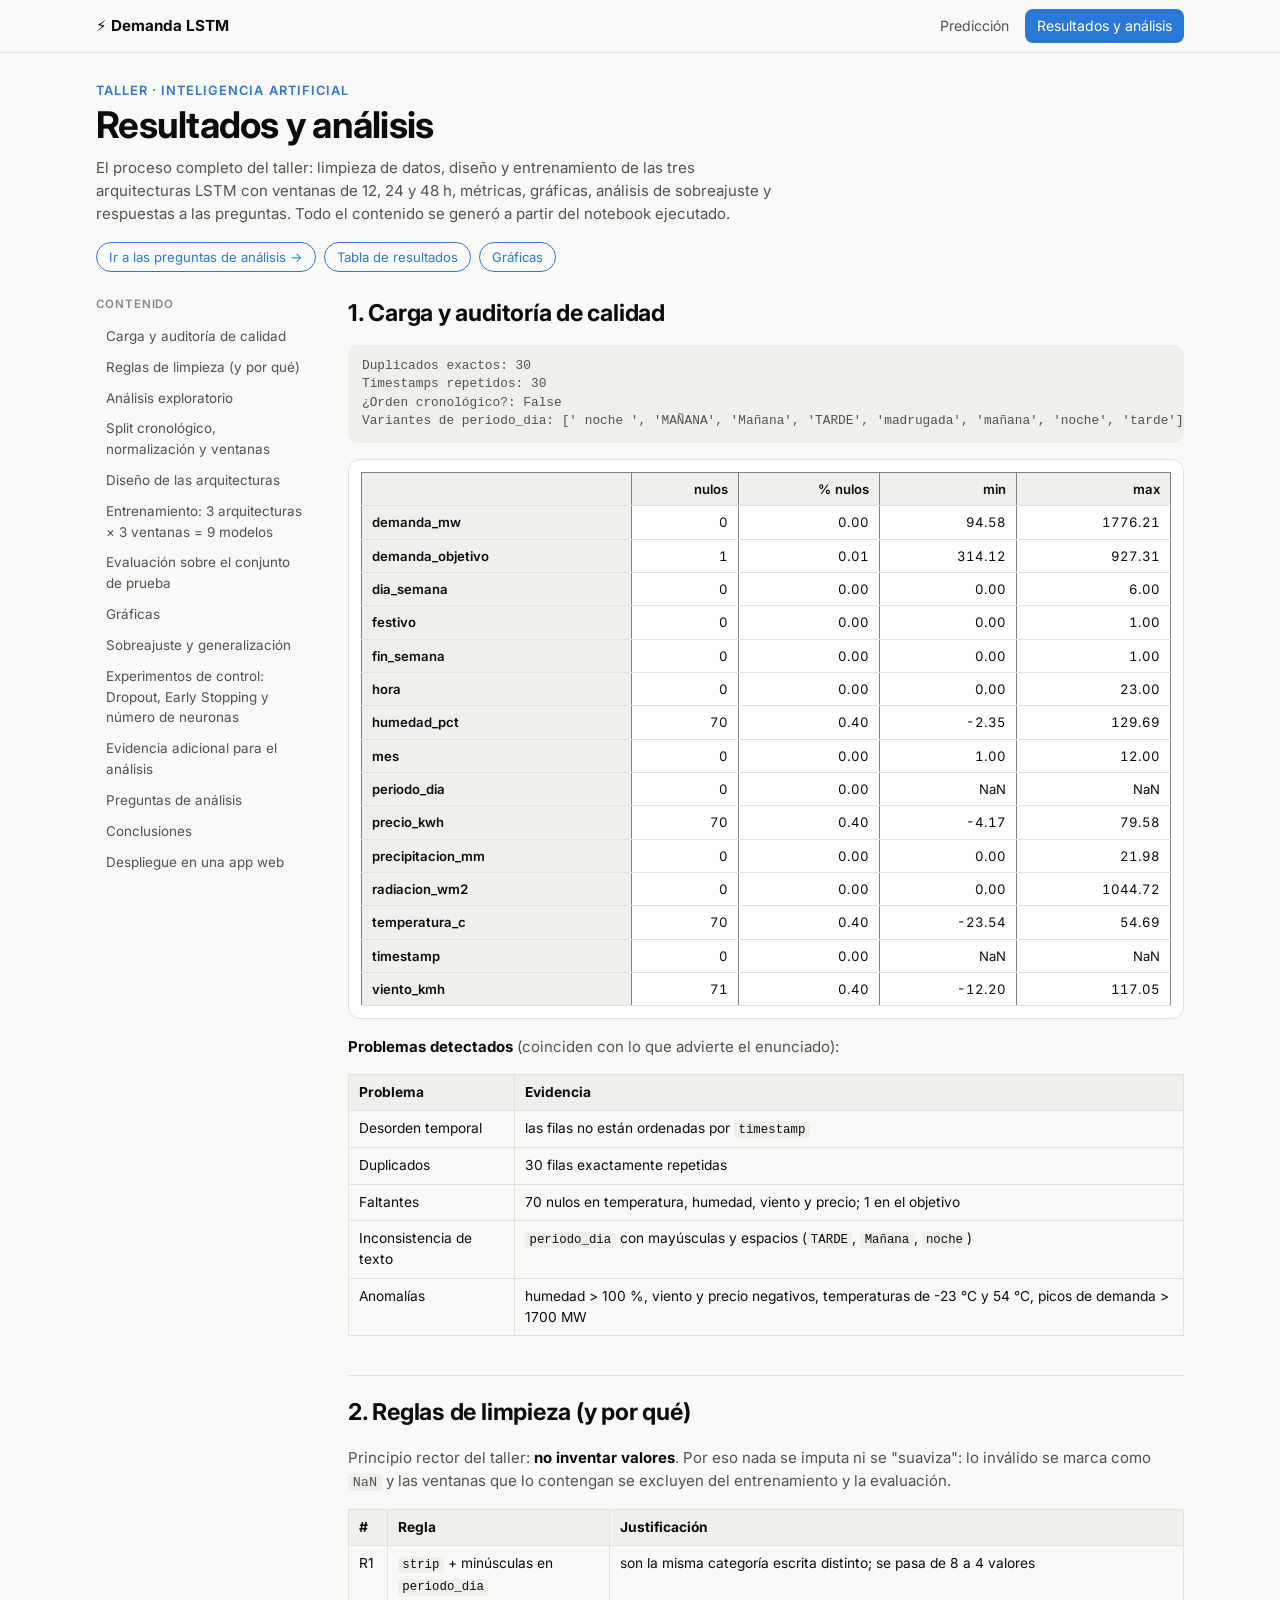
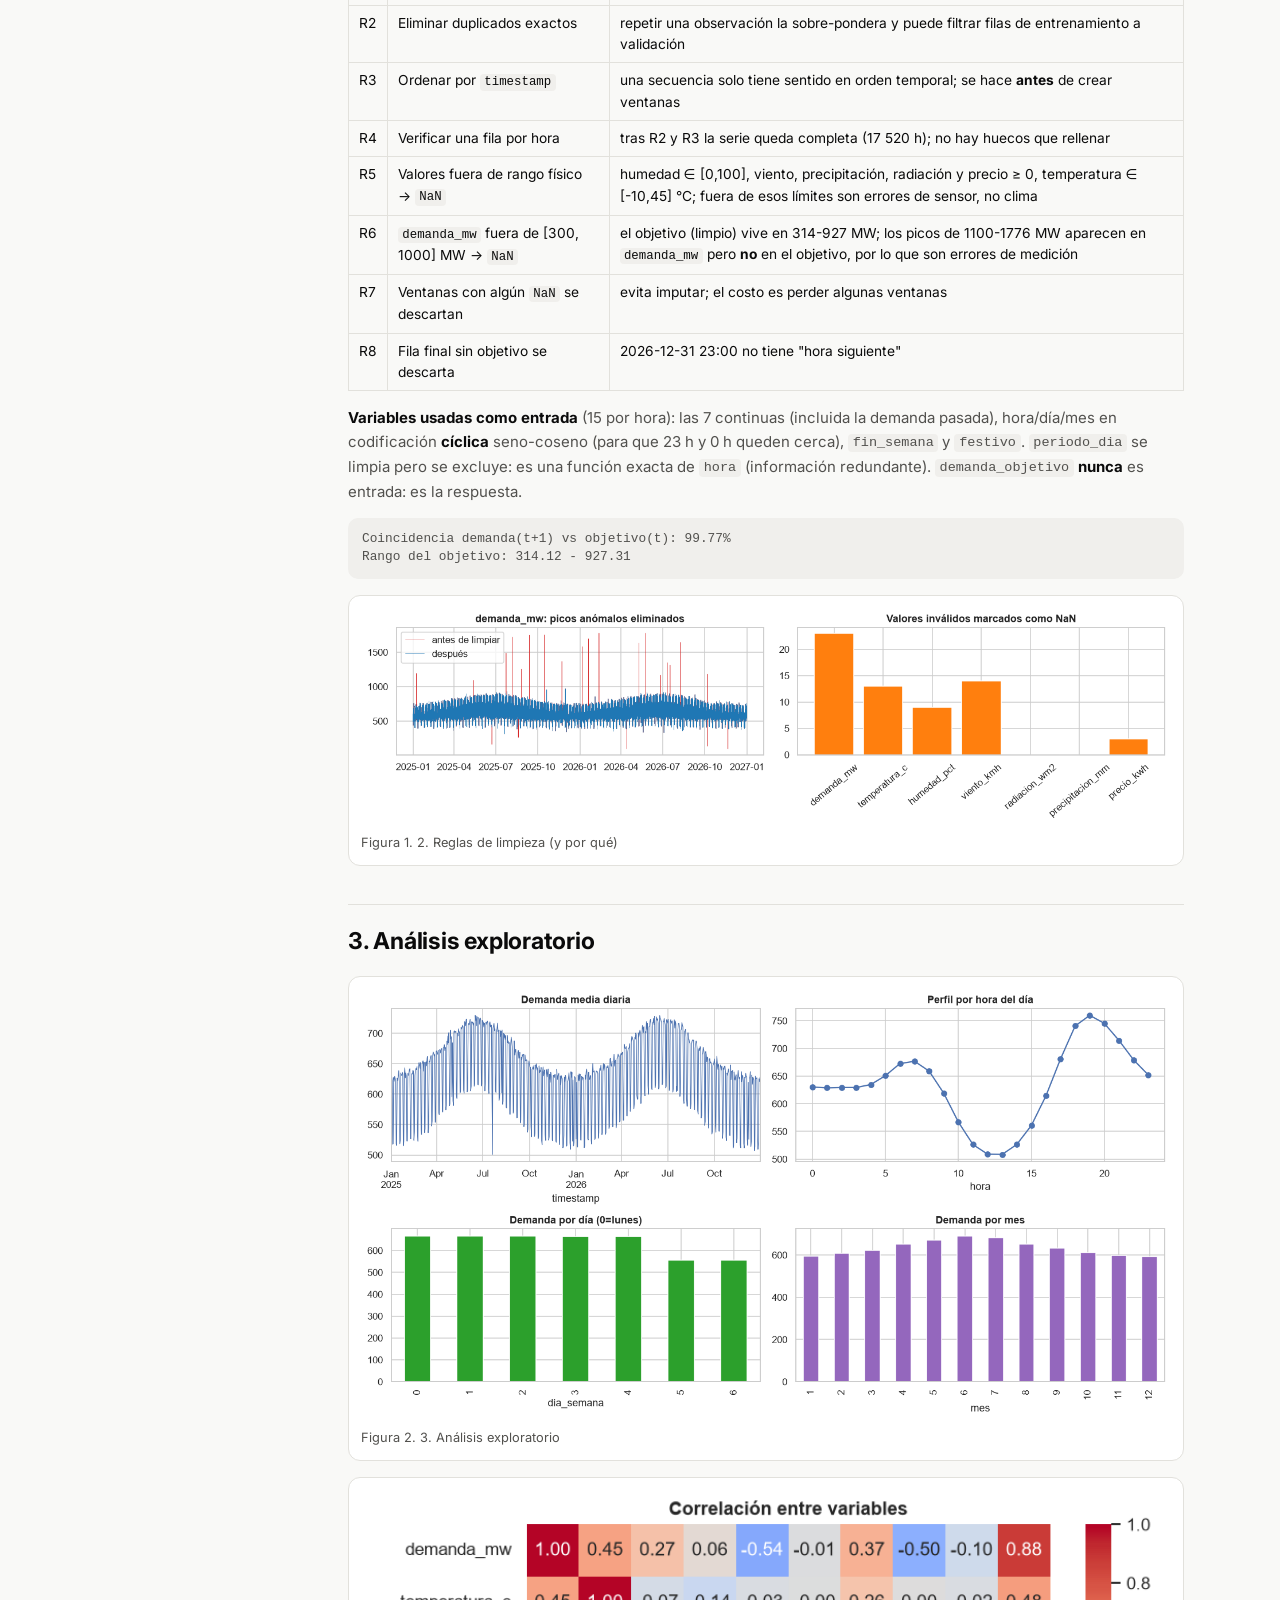
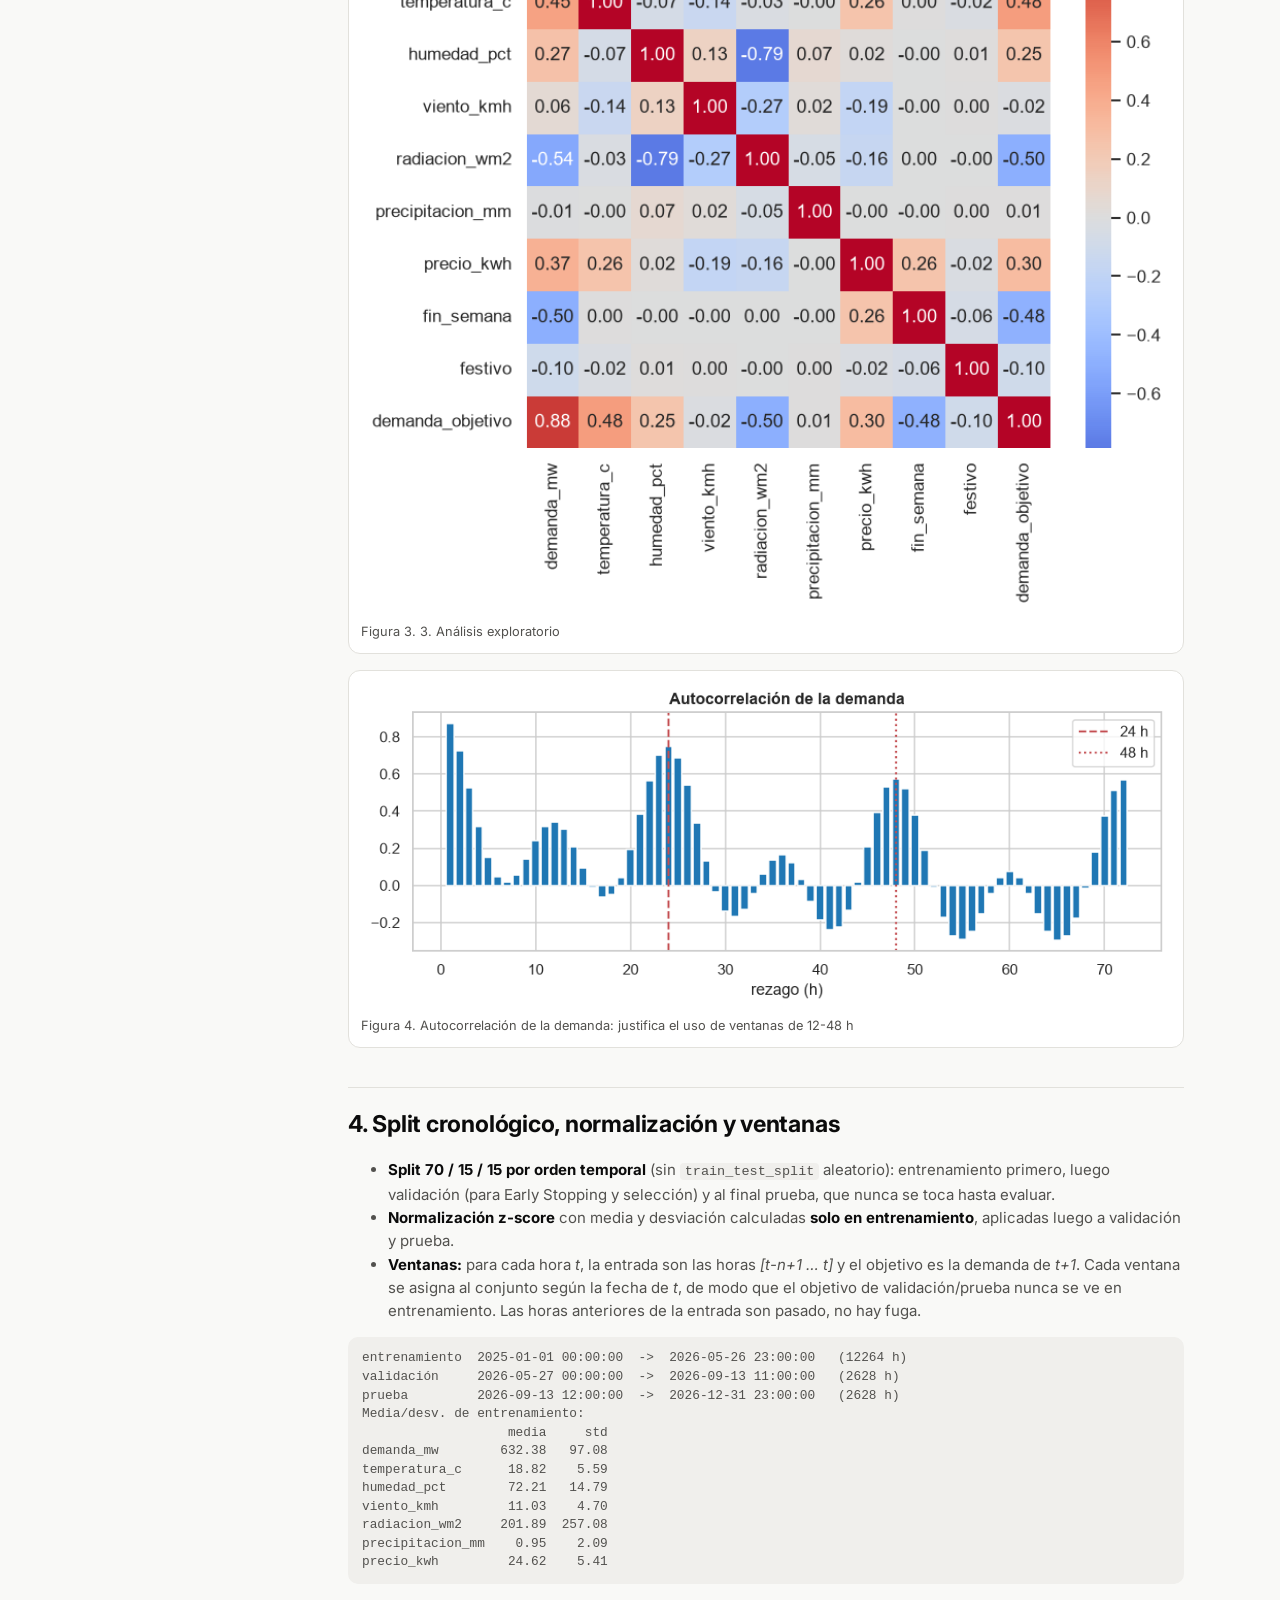
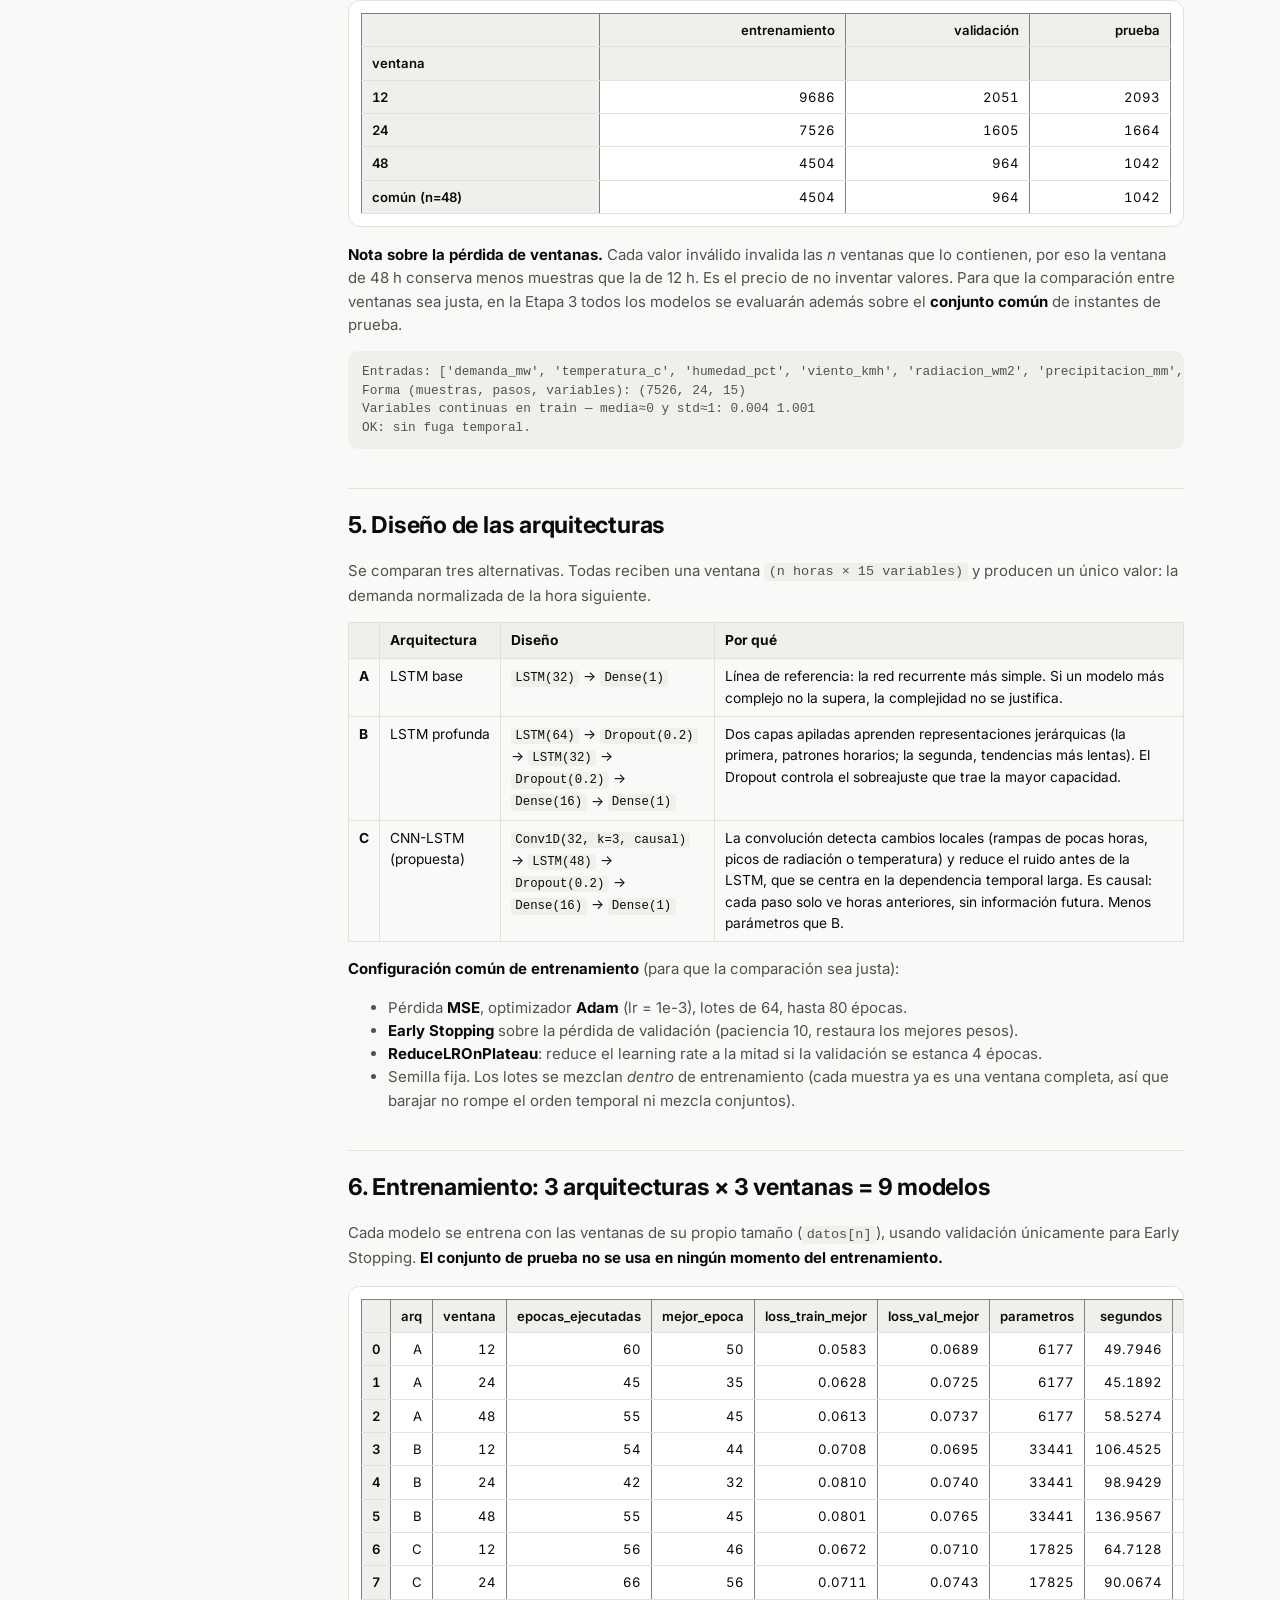
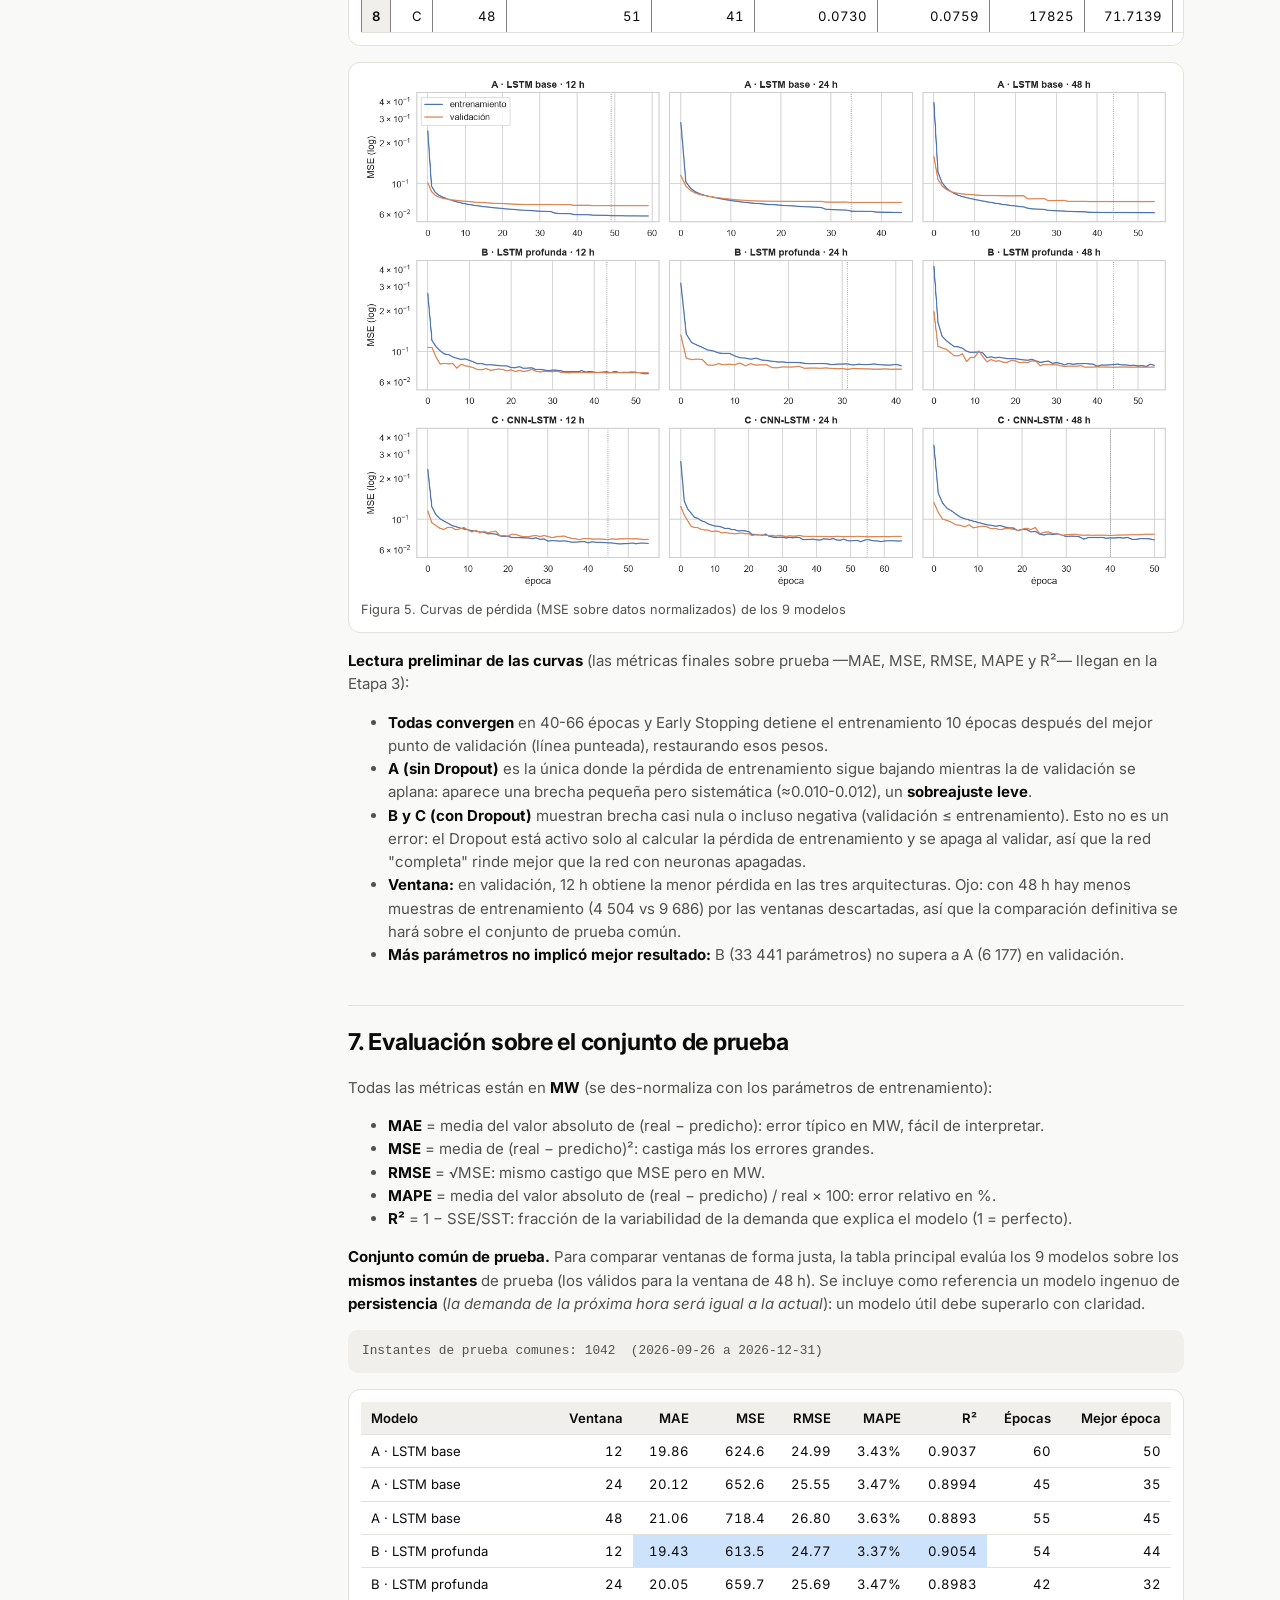
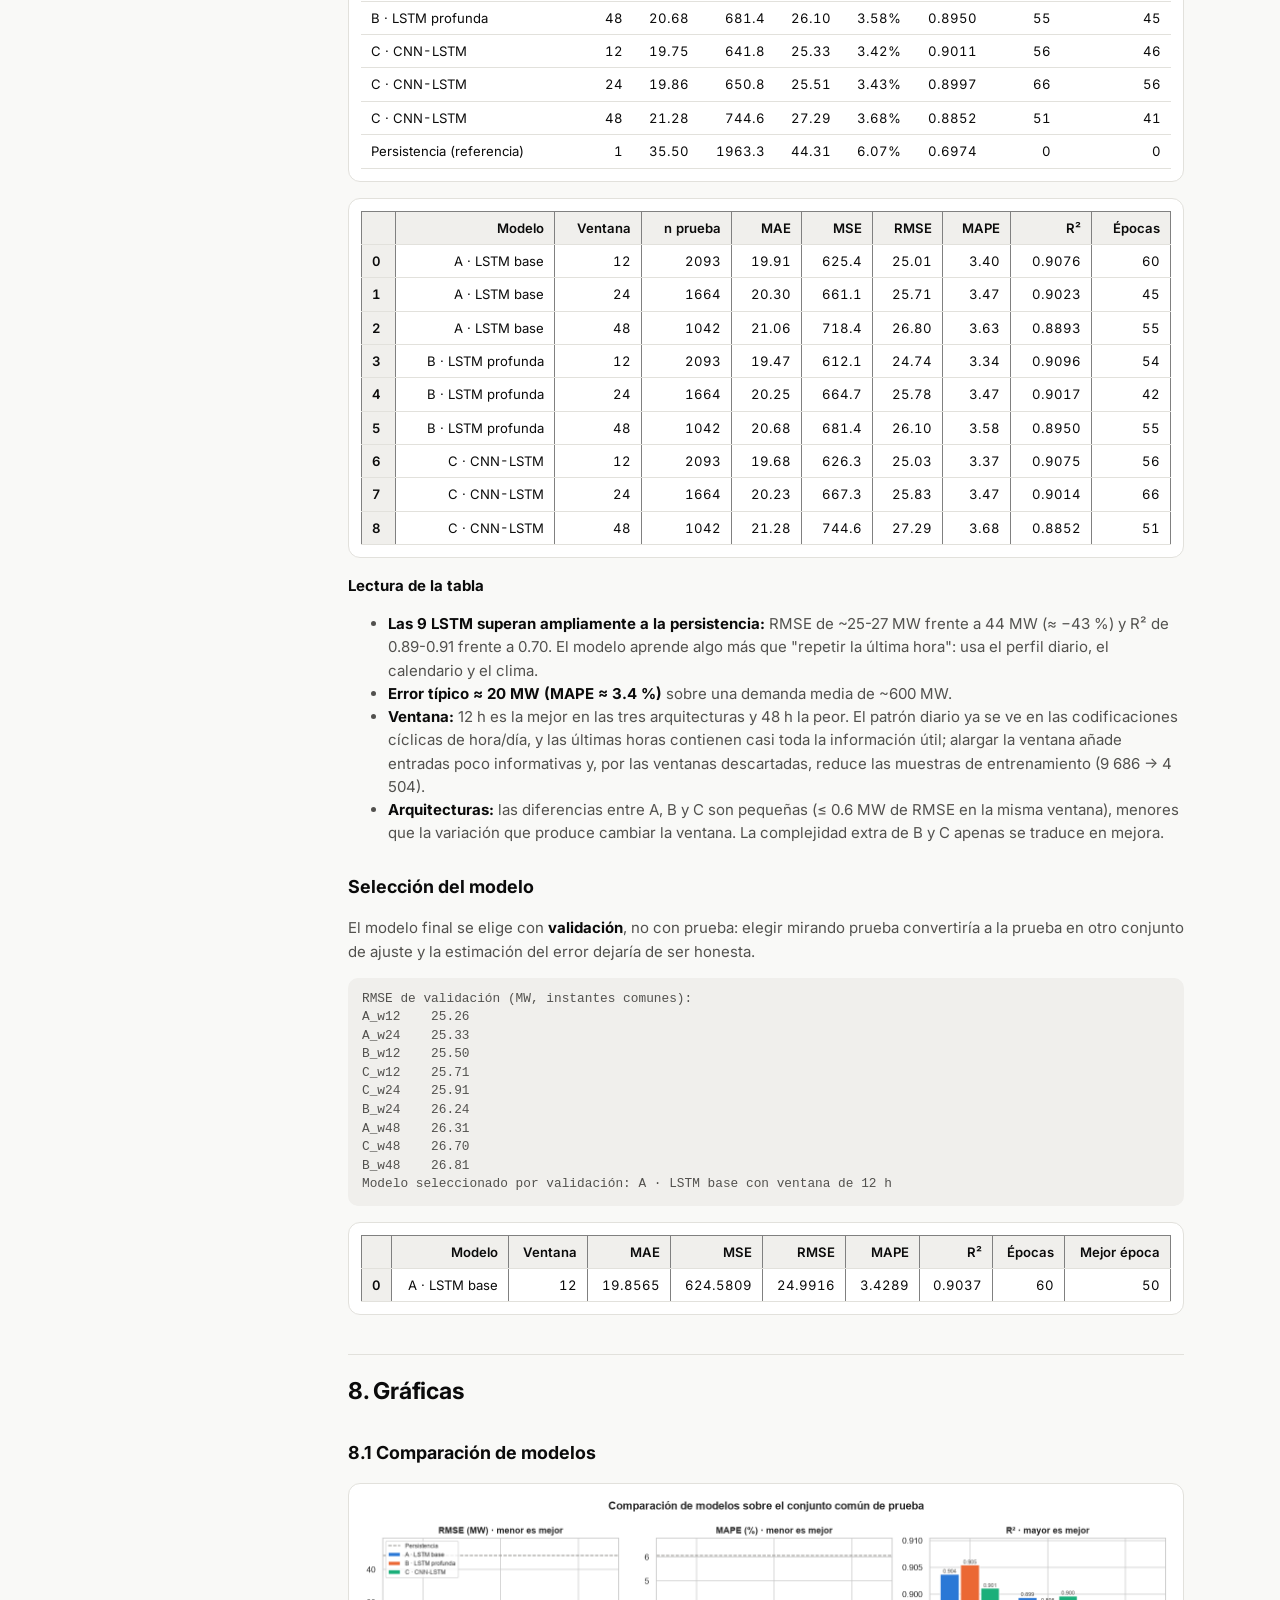
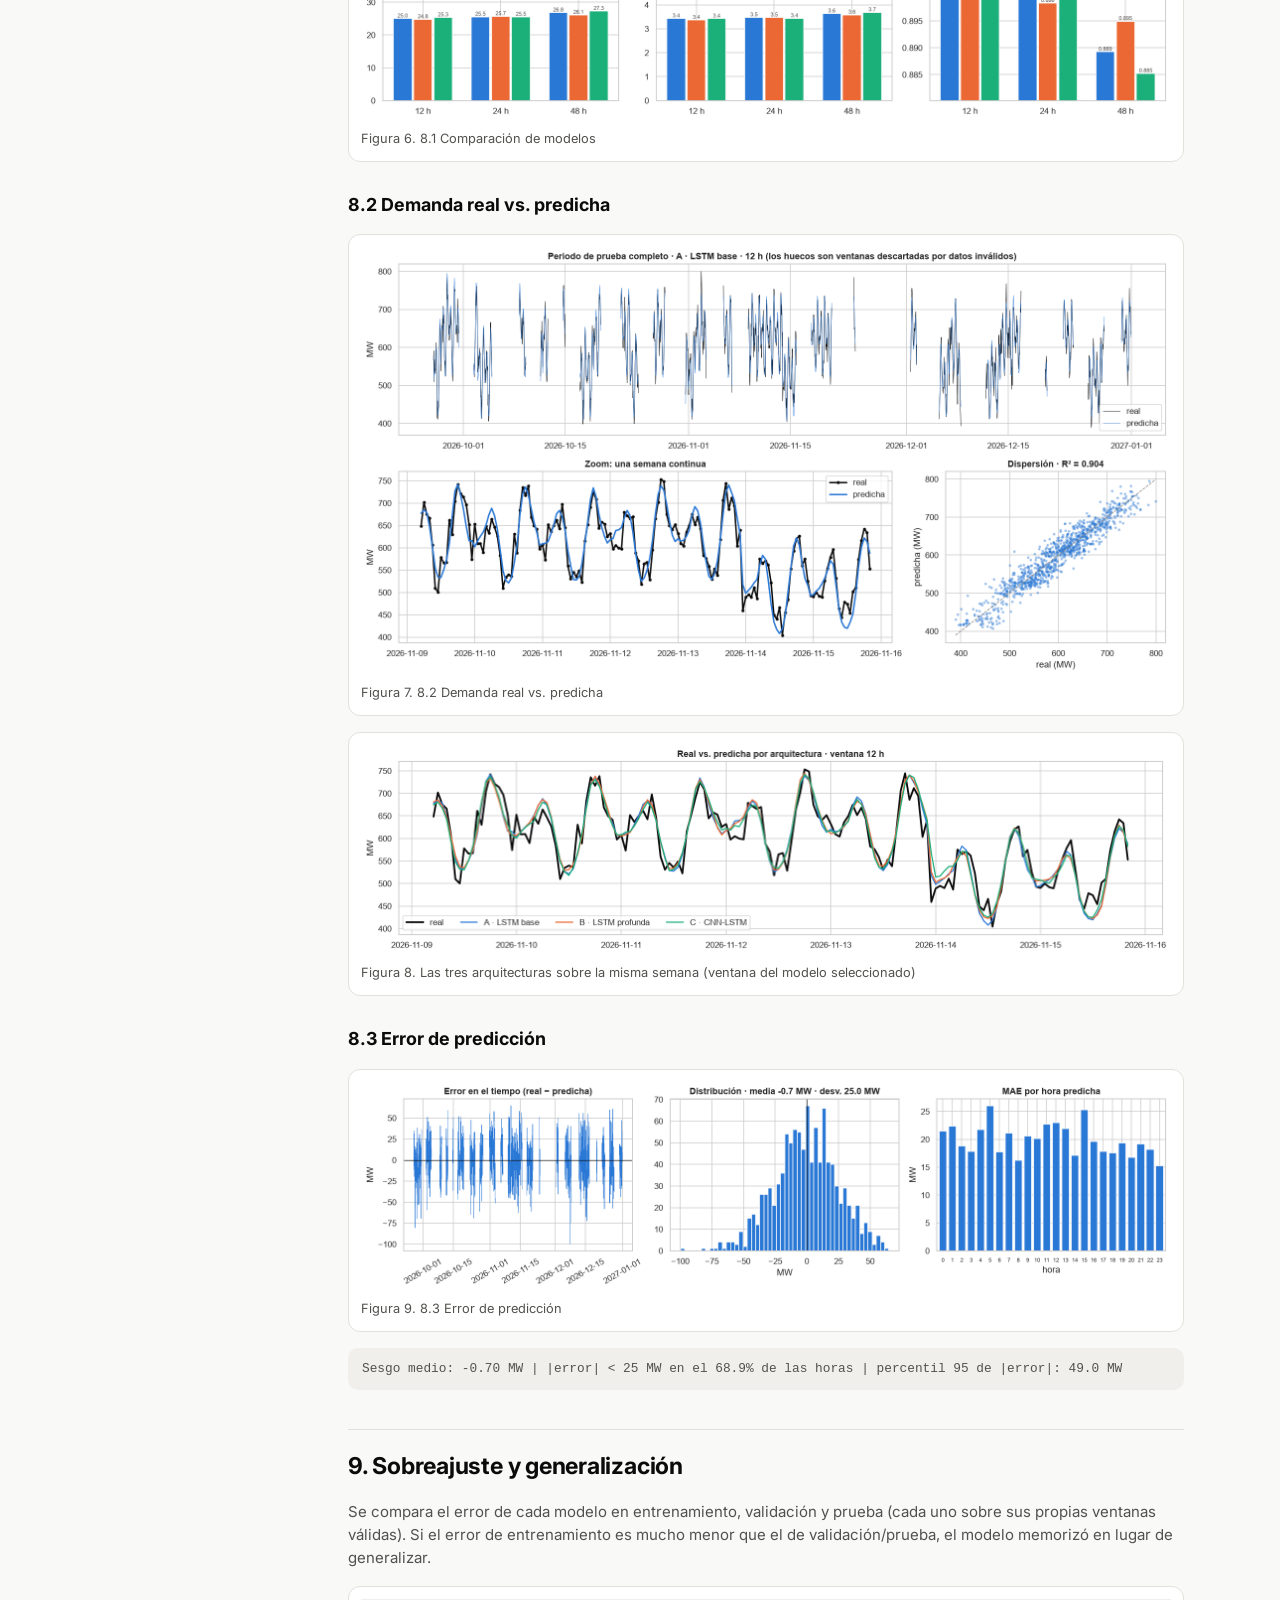
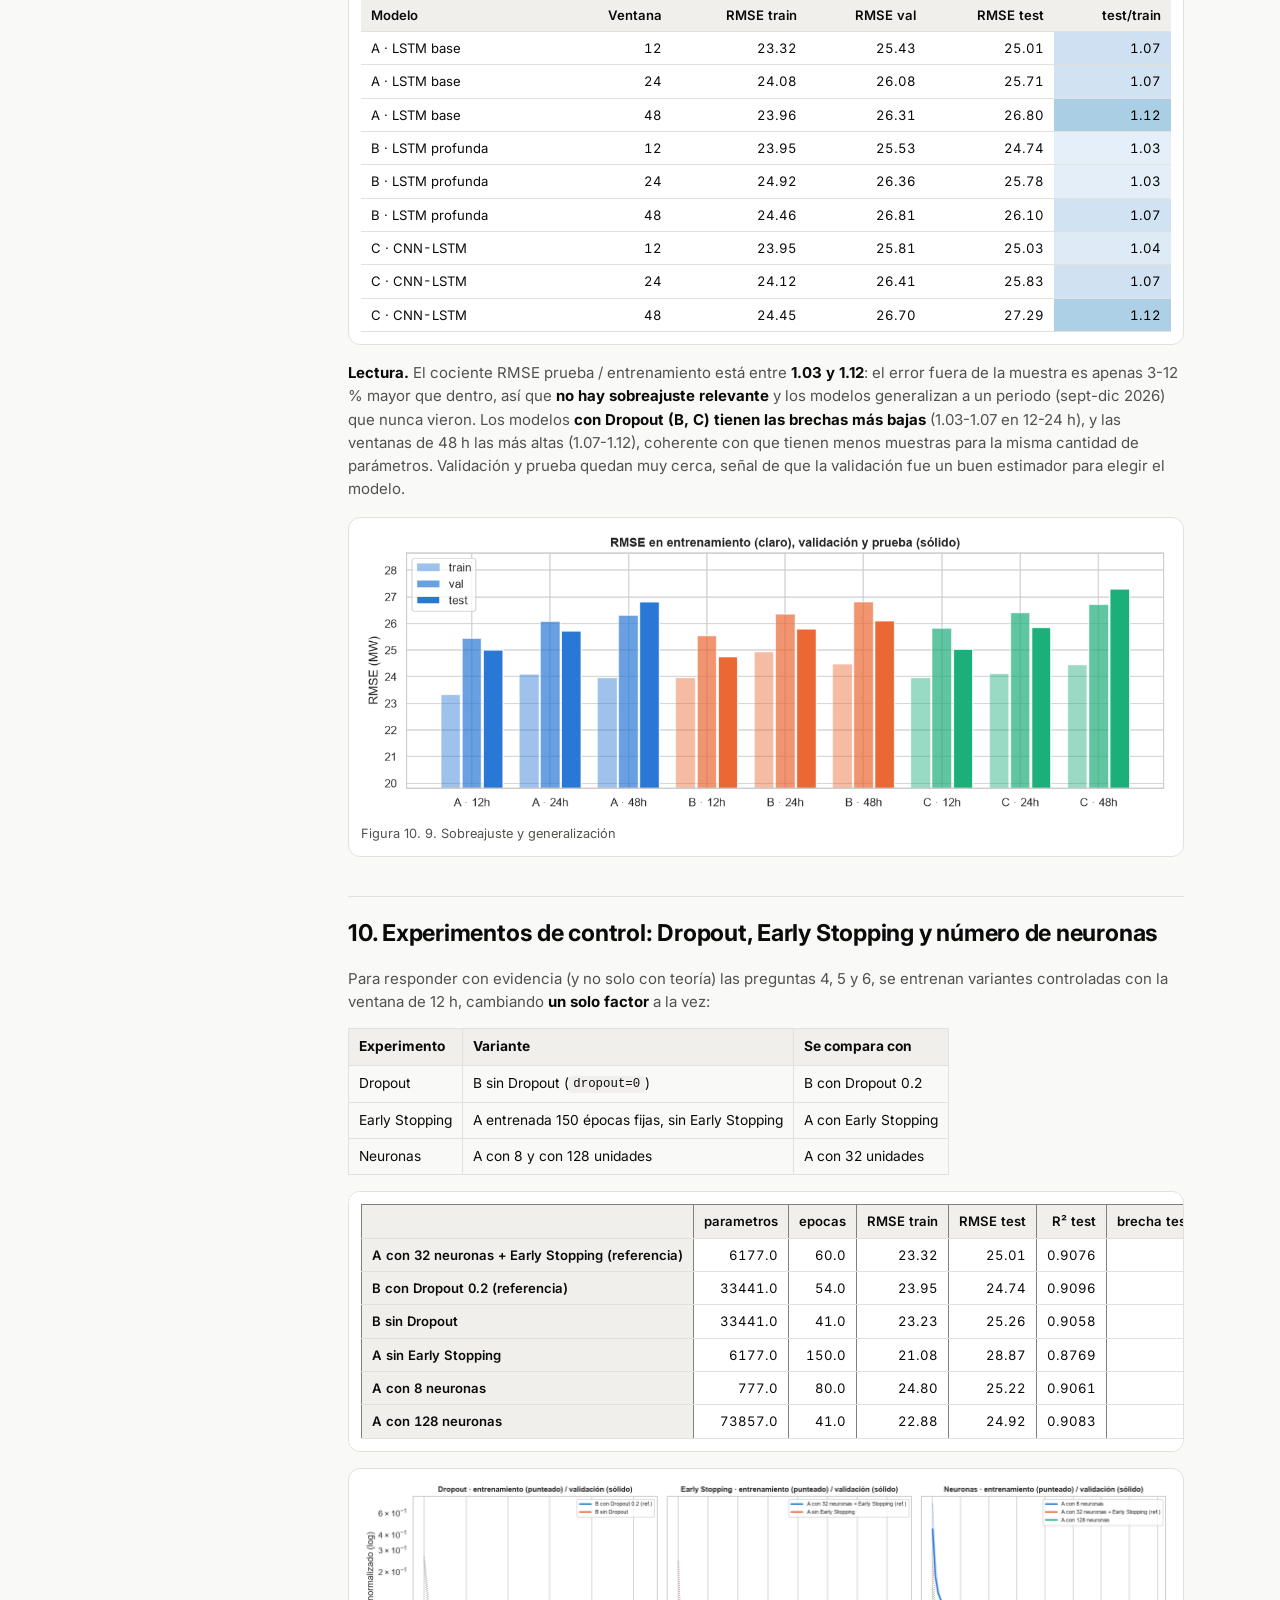
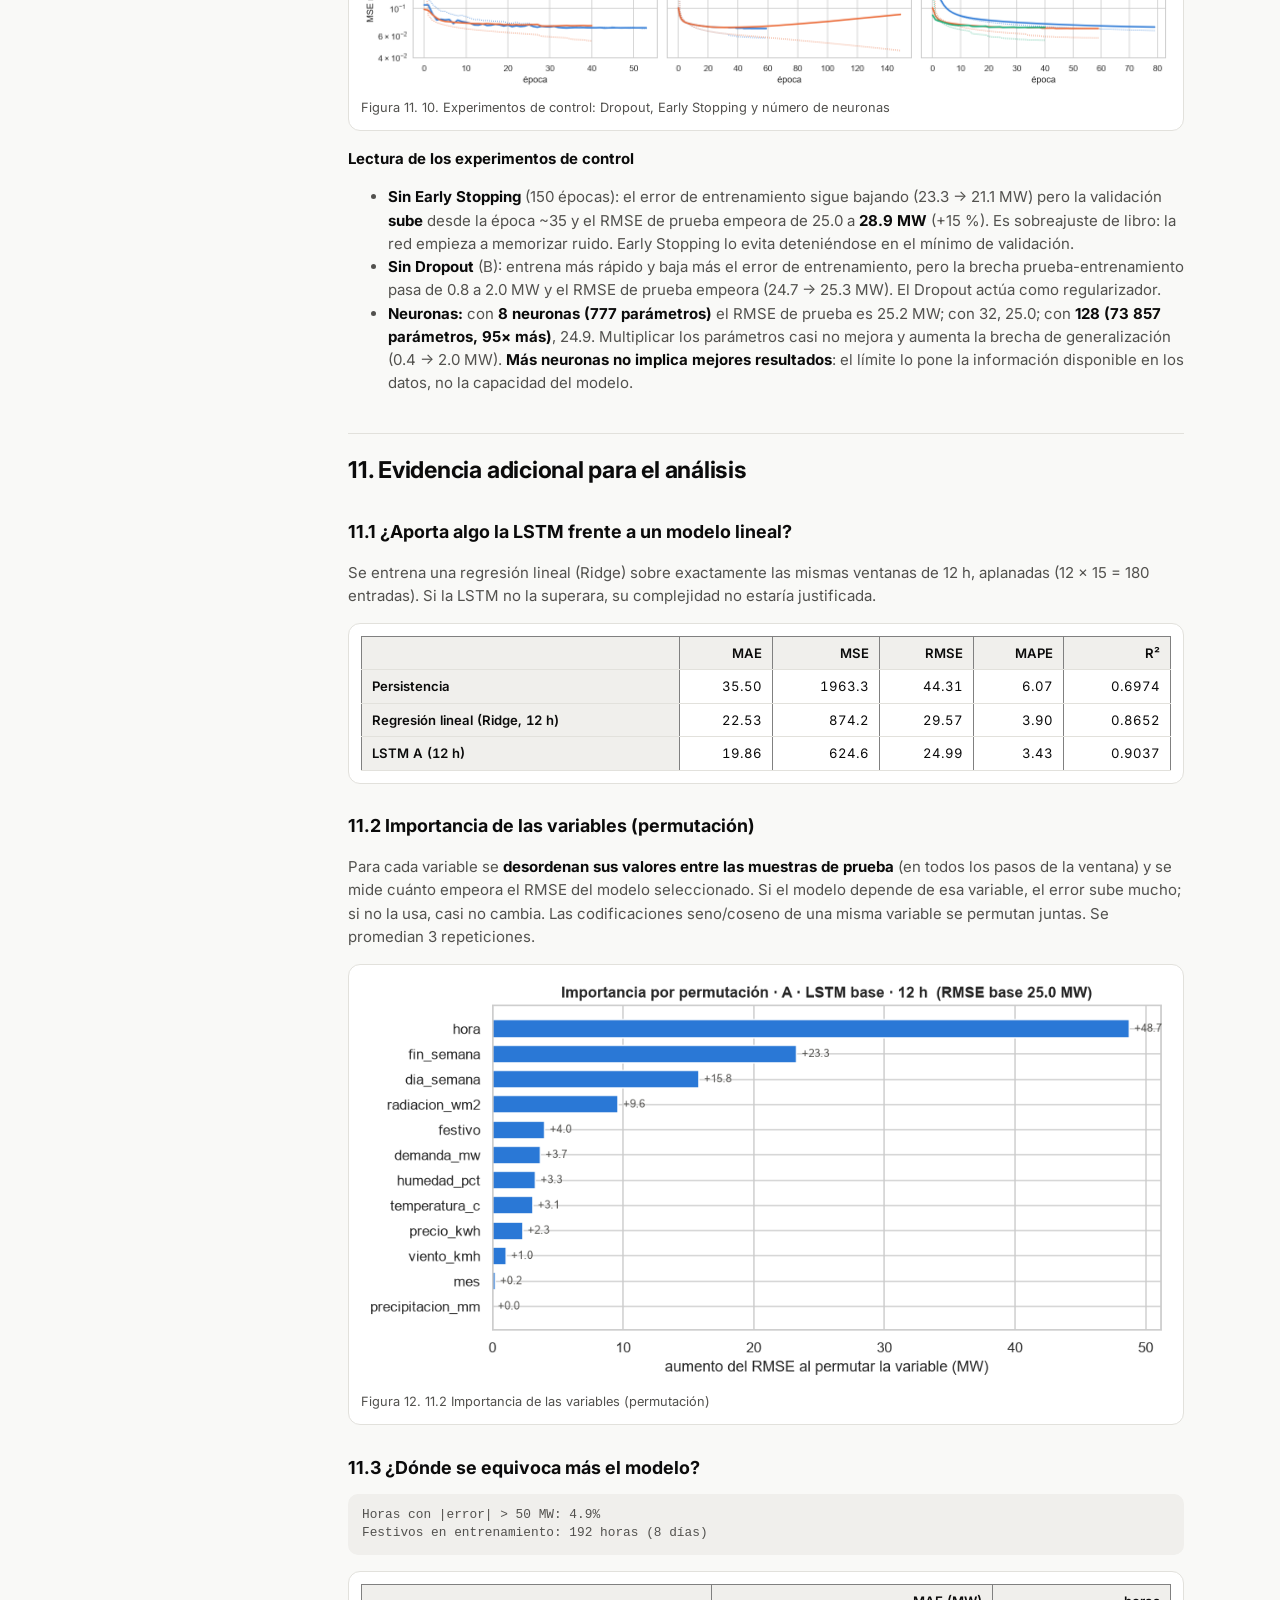
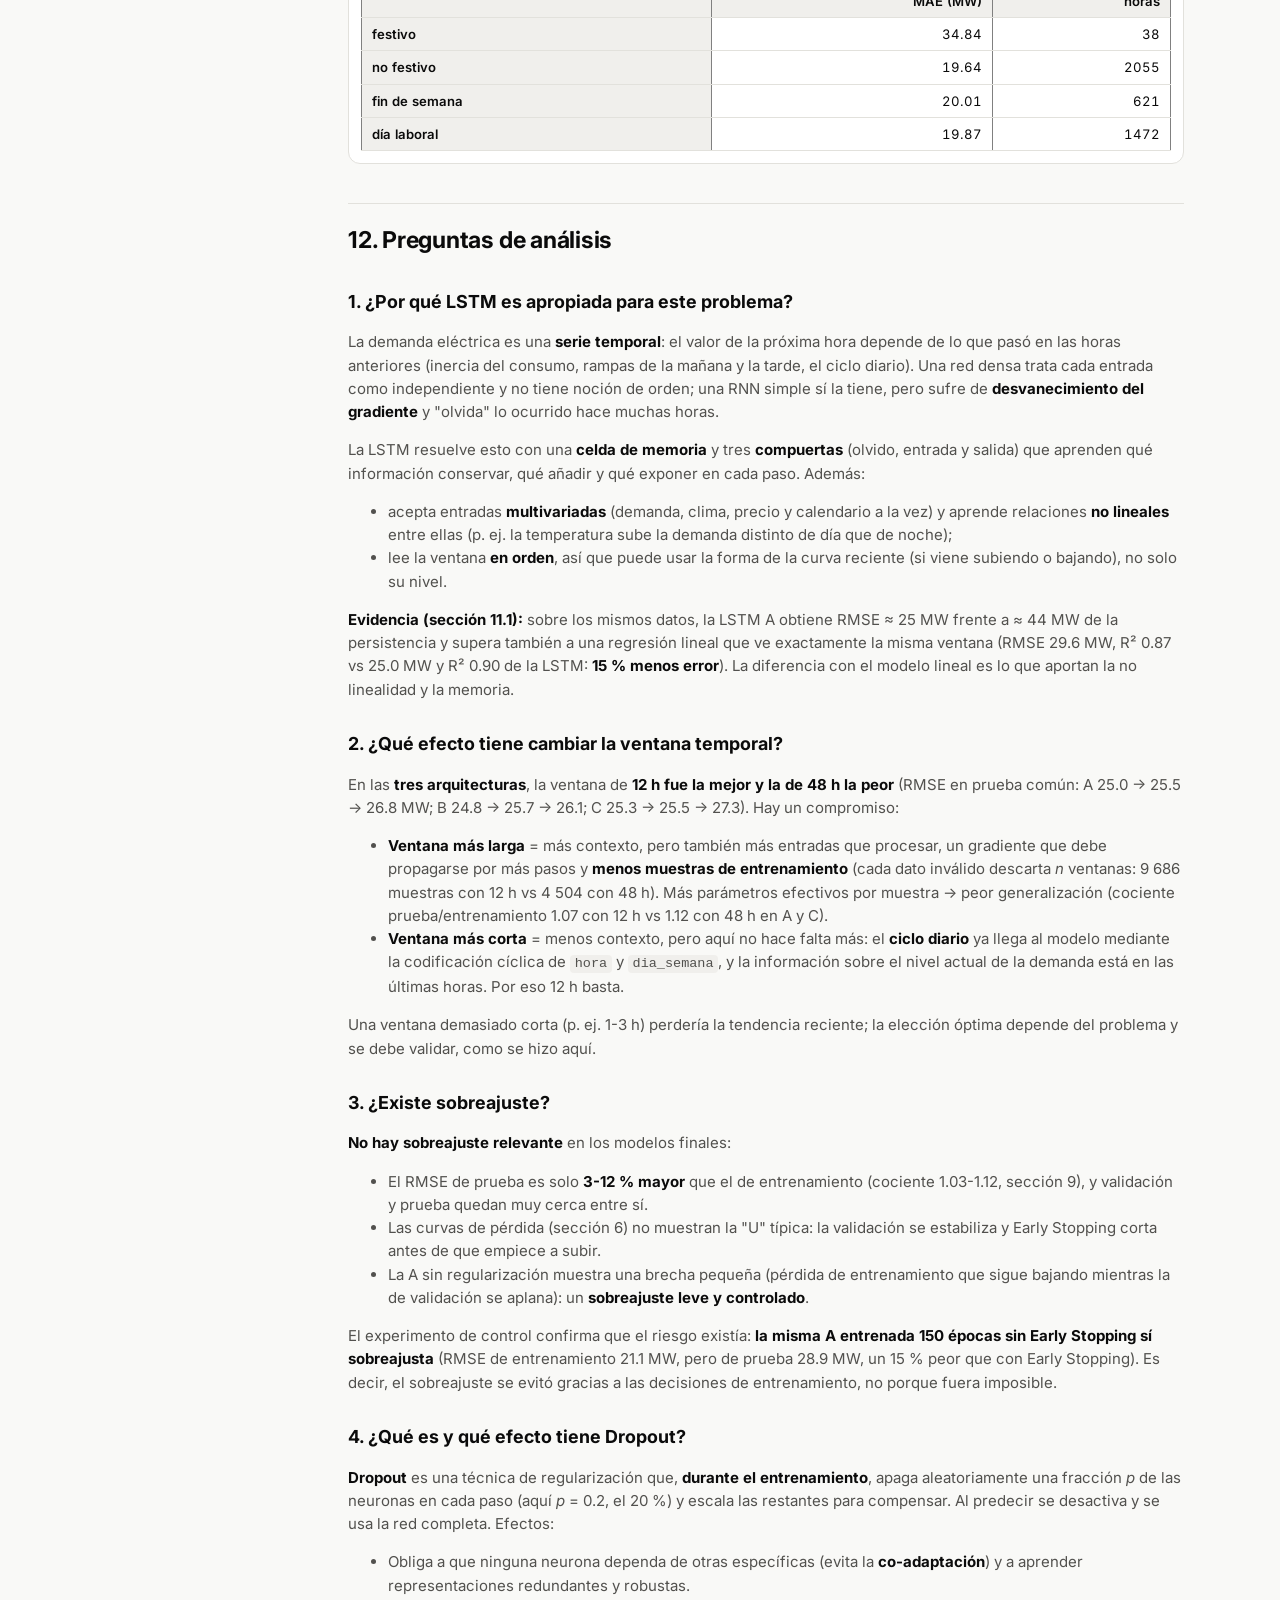
==== app_vercel/informe.html @ 556be5f7 "App: página "Resultados y análisis" con gráficas y preguntas - informe.html generado desde el notebo" ====
<!doctype html>
<html lang="es">
<head>
  <meta charset="utf-8">
  <meta name="viewport" content="width=device-width, initial-scale=1">
  <title>Resultados y Análisis LSTM</title>
  <meta name="description" content="Limpieza de datos, arquitecturas, métricas, gráficas, análisis de sobreajuste y respuestas a las preguntas del taller de LSTM para demanda eléctrica.">
  <link rel="icon" href="data:image/svg+xml,<svg xmlns='http://www.w3.org/2000/svg' viewBox='0 0 24 24'><path fill='%232a78d6' d='M13 2 4 14h7l-1 8 9-12h-7z'/></svg>">
  <link rel="preconnect" href="https://fonts.googleapis.com">
  <link href="https://fonts.googleapis.com/css2?family=Inter:wght@400;500;600;700&display=swap" rel="stylesheet">
  <link rel="stylesheet" href="styles.css">
</head>
<body>
  <nav class="nav">
    <div class="contenedor nav-in">
      <span class="marca">⚡ <span class="marca-txt">Demanda LSTM</span></span>
      <div class="nav-links">
        <a href="./">Predicción</a>
        <a href="informe.html" class="activo" aria-current="page">Resultados y análisis</a>
      </div>
    </div>
  </nav>

  <header class="cabecera">
    <div class="contenedor">
      <p class="eyebrow">Taller · Inteligencia Artificial</p>
      <h1>Resultados y análisis</h1>
      <p class="lead">El proceso completo del taller: limpieza de datos, diseño y entrenamiento de las tres arquitecturas LSTM con ventanas de 12, 24 y 48 h, métricas, gráficas, análisis de sobreajuste y respuestas a las preguntas. Todo el contenido se generó a partir del notebook ejecutado.</p>
      <div class="chips">
        <a class="chip chip-link" href="#12-preguntas-de-análisis">Ir a las preguntas de análisis →</a>
        <a class="chip chip-link" href="#7-evaluación-sobre-el-conjunto-de-prueba">Tabla de resultados</a>
        <a class="chip chip-link" href="#8-gráficas">Gráficas</a>
      </div>
    </div>
  </header>

  <div class="contenedor informe-grid">
    <aside class="toc" aria-label="Contenido">
      <p class="toc-titulo">Contenido</p>
      <a href="#1-carga-y-auditoría-de-calidad">Carga y auditoría de calidad</a><a href="#2-reglas-de-limpieza-y-por-qué">Reglas de limpieza (y por qué)</a><a href="#3-análisis-exploratorio">Análisis exploratorio</a><a href="#4-split-cronológico-normalización-y-ventanas">Split cronológico, normalización y ventanas</a><a href="#5-diseño-de-las-arquitecturas">Diseño de las arquitecturas</a><a href="#6-entrenamiento-3-arquitecturas-3-ventanas-9-modelos">Entrenamiento: 3 arquitecturas × 3 ventanas = 9 modelos</a><a href="#7-evaluación-sobre-el-conjunto-de-prueba">Evaluación sobre el conjunto de prueba</a><a href="#8-gráficas">Gráficas</a><a href="#9-sobreajuste-y-generalización">Sobreajuste y generalización</a><a href="#10-experimentos-de-control-dropout-early-stopping-y-número-de-neuronas">Experimentos de control: Dropout, Early Stopping y número de neuronas</a><a href="#11-evidencia-adicional-para-el-análisis">Evidencia adicional para el análisis</a><a href="#12-preguntas-de-análisis">Preguntas de análisis</a><a href="#13-conclusiones">Conclusiones</a><a href="#14-despliegue-en-una-app-web">Despliegue en una app web</a>
    </aside>
    <main class="informe">
      <div class="md"><h2 id="1-carga-y-auditoría-de-calidad">1. Carga y auditoría de calidad</h2>
</div>
<pre class="salida">Duplicados exactos: 30
Timestamps repetidos: 30
¿Orden cronológico?: False
Variantes de periodo_dia: [&#x27; noche &#x27;, &#x27;MAÑANA&#x27;, &#x27;Mañana&#x27;, &#x27;TARDE&#x27;, &#x27;madrugada&#x27;, &#x27;mañana&#x27;, &#x27;noche&#x27;, &#x27;tarde&#x27;]</pre>
<div class="lamina tabla-informe"><div>
<style scoped>
    .dataframe tbody tr th:only-of-type {
        vertical-align: middle;
    }

    .dataframe tbody tr th {
        vertical-align: top;
    }

    .dataframe thead th {
        text-align: right;
    }
</style>
<table border="1" class="dataframe">
  <thead>
    <tr style="text-align: right;">
      <th></th>
      <th>nulos</th>
      <th>% nulos</th>
      <th>min</th>
      <th>max</th>
    </tr>
  </thead>
  <tbody>
    <tr>
      <th>demanda_mw</th>
      <td>0</td>
      <td>0.00</td>
      <td>94.58</td>
      <td>1776.21</td>
    </tr>
    <tr>
      <th>demanda_objetivo</th>
      <td>1</td>
      <td>0.01</td>
      <td>314.12</td>
      <td>927.31</td>
    </tr>
    <tr>
      <th>dia_semana</th>
      <td>0</td>
      <td>0.00</td>
      <td>0.00</td>
      <td>6.00</td>
    </tr>
    <tr>
      <th>festivo</th>
      <td>0</td>
      <td>0.00</td>
      <td>0.00</td>
      <td>1.00</td>
    </tr>
    <tr>
      <th>fin_semana</th>
      <td>0</td>
      <td>0.00</td>
      <td>0.00</td>
      <td>1.00</td>
    </tr>
    <tr>
      <th>hora</th>
      <td>0</td>
      <td>0.00</td>
      <td>0.00</td>
      <td>23.00</td>
    </tr>
    <tr>
      <th>humedad_pct</th>
      <td>70</td>
      <td>0.40</td>
      <td>-2.35</td>
      <td>129.69</td>
    </tr>
    <tr>
      <th>mes</th>
      <td>0</td>
      <td>0.00</td>
      <td>1.00</td>
      <td>12.00</td>
    </tr>
    <tr>
      <th>periodo_dia</th>
      <td>0</td>
      <td>0.00</td>
      <td>NaN</td>
      <td>NaN</td>
    </tr>
    <tr>
      <th>precio_kwh</th>
      <td>70</td>
      <td>0.40</td>
      <td>-4.17</td>
      <td>79.58</td>
    </tr>
    <tr>
      <th>precipitacion_mm</th>
      <td>0</td>
      <td>0.00</td>
      <td>0.00</td>
      <td>21.98</td>
    </tr>
    <tr>
      <th>radiacion_wm2</th>
      <td>0</td>
      <td>0.00</td>
      <td>0.00</td>
      <td>1044.72</td>
    </tr>
    <tr>
      <th>temperatura_c</th>
      <td>70</td>
      <td>0.40</td>
      <td>-23.54</td>
      <td>54.69</td>
    </tr>
    <tr>
      <th>timestamp</th>
      <td>0</td>
      <td>0.00</td>
      <td>NaN</td>
      <td>NaN</td>
    </tr>
    <tr>
      <th>viento_kmh</th>
      <td>71</td>
      <td>0.40</td>
      <td>-12.20</td>
      <td>117.05</td>
    </tr>
  </tbody>
</table>
</div></div>
<div class="md"><p><strong>Problemas detectados</strong> (coinciden con lo que advierte el enunciado):</p>
<table>
<thead>
<tr>
  <th>Problema</th>
  <th>Evidencia</th>
</tr>
</thead>
<tbody>
<tr>
  <td>Desorden temporal</td>
  <td>las filas no están ordenadas por <code>timestamp</code></td>
</tr>
<tr>
  <td>Duplicados</td>
  <td>30 filas exactamente repetidas</td>
</tr>
<tr>
  <td>Faltantes</td>
  <td>70 nulos en temperatura, humedad, viento y precio; 1 en el objetivo</td>
</tr>
<tr>
  <td>Inconsistencia de texto</td>
  <td><code>periodo_dia</code> con mayúsculas y espacios (<code>TARDE</code>, <code>Mañana</code>, <code>noche</code>)</td>
</tr>
<tr>
  <td>Anomalías</td>
  <td>humedad &gt; 100 %, viento y precio negativos, temperaturas de -23 °C y 54 °C, picos de demanda &gt; 1700 MW</td>
</tr>
</tbody>
</table>
</div>
<div class="md"><h2 id="2-reglas-de-limpieza-y-por-qué">2. Reglas de limpieza (y por qué)</h2>
<p>Principio rector del taller: <strong>no inventar valores</strong>. Por eso nada se imputa ni se &quot;suaviza&quot;: lo inválido se marca como <code>NaN</code> y las ventanas que lo contengan se excluyen del entrenamiento y la evaluación.</p>
<table>
<thead>
<tr>
  <th>#</th>
  <th>Regla</th>
  <th>Justificación</th>
</tr>
</thead>
<tbody>
<tr>
  <td>R1</td>
  <td><code>strip</code> + minúsculas en <code>periodo_dia</code></td>
  <td>son la misma categoría escrita distinto; se pasa de 8 a 4 valores</td>
</tr>
<tr>
  <td>R2</td>
  <td>Eliminar duplicados exactos</td>
  <td>repetir una observación la sobre-pondera y puede filtrar filas de entrenamiento a validación</td>
</tr>
<tr>
  <td>R3</td>
  <td>Ordenar por <code>timestamp</code></td>
  <td>una secuencia solo tiene sentido en orden temporal; se hace <strong>antes</strong> de crear ventanas</td>
</tr>
<tr>
  <td>R4</td>
  <td>Verificar una fila por hora</td>
  <td>tras R2 y R3 la serie queda completa (17 520 h); no hay huecos que rellenar</td>
</tr>
<tr>
  <td>R5</td>
  <td>Valores fuera de rango físico → <code>NaN</code></td>
  <td>humedad ∈ [0,100], viento, precipitación, radiación y precio ≥ 0, temperatura ∈ [-10,45] °C; fuera de esos límites son errores de sensor, no clima</td>
</tr>
<tr>
  <td>R6</td>
  <td><code>demanda_mw</code> fuera de [300, 1000] MW → <code>NaN</code></td>
  <td>el objetivo (limpio) vive en 314-927 MW; los picos de 1100-1776 MW aparecen en <code>demanda_mw</code> pero <strong>no</strong> en el objetivo, por lo que son errores de medición</td>
</tr>
<tr>
  <td>R7</td>
  <td>Ventanas con algún <code>NaN</code> se descartan</td>
  <td>evita imputar; el costo es perder algunas ventanas</td>
</tr>
<tr>
  <td>R8</td>
  <td>Fila final sin objetivo se descarta</td>
  <td>2026-12-31 23:00 no tiene &quot;hora siguiente&quot;</td>
</tr>
</tbody>
</table>
<p><strong>Variables usadas como entrada</strong> (15 por hora): las 7 continuas (incluida la demanda pasada), hora/día/mes en codificación <strong>cíclica</strong> seno-coseno (para que 23 h y 0 h queden cerca), <code>fin_semana</code> y <code>festivo</code>.
<code>periodo_dia</code> se limpia pero se excluye: es una función exacta de <code>hora</code> (información redundante). <code>demanda_objetivo</code> <strong>nunca</strong> es entrada: es la respuesta.</p>
</div>
<pre class="salida">Coincidencia demanda(t+1) vs objetivo(t): 99.77%
Rango del objetivo: 314.12 - 927.31</pre>
<figure class="lamina"><img src="informe/fig_01.png" loading="lazy" alt="2. Reglas de limpieza (y por qué)"><figcaption>Figura 1. 2. Reglas de limpieza (y por qué)</figcaption></figure>
<div class="md"><h2 id="3-análisis-exploratorio">3. Análisis exploratorio</h2>
</div>
<figure class="lamina"><img src="informe/fig_02.png" loading="lazy" alt="3. Análisis exploratorio"><figcaption>Figura 2. 3. Análisis exploratorio</figcaption></figure>
<figure class="lamina"><img src="informe/fig_03.png" loading="lazy" alt="3. Análisis exploratorio"><figcaption>Figura 3. 3. Análisis exploratorio</figcaption></figure>
<figure class="lamina"><img src="informe/fig_04.png" loading="lazy" alt="Autocorrelación de la demanda: justifica el uso de ventanas de 12-48 h"><figcaption>Figura 4. Autocorrelación de la demanda: justifica el uso de ventanas de 12-48 h</figcaption></figure>
<div class="md"><h2 id="4-split-cronológico-normalización-y-ventanas">4. Split cronológico, normalización y ventanas</h2>
<ul>
<li><strong>Split 70 / 15 / 15 por orden temporal</strong> (sin <code>train_test_split</code> aleatorio): entrenamiento primero, luego validación (para Early Stopping y selección) y al final prueba, que nunca se toca hasta evaluar.</li>
<li><strong>Normalización z-score</strong> con media y desviación calculadas <strong>solo en entrenamiento</strong>, aplicadas luego a validación y prueba.</li>
<li><strong>Ventanas:</strong> para cada hora <em>t</em>, la entrada son las horas <em>[t-n+1 … t]</em> y el objetivo es la demanda de <em>t+1</em>. Cada ventana se asigna al conjunto según la fecha de <em>t</em>, de modo que el objetivo de validación/prueba nunca se ve en entrenamiento. Las horas anteriores de la entrada son pasado, no hay fuga.</li>
</ul>
</div>
<pre class="salida">entrenamiento  2025-01-01 00:00:00  -&gt;  2026-05-26 23:00:00   (12264 h)
validación     2026-05-27 00:00:00  -&gt;  2026-09-13 11:00:00   (2628 h)
prueba         2026-09-13 12:00:00  -&gt;  2026-12-31 23:00:00   (2628 h)
Media/desv. de entrenamiento:
                   media     std
demanda_mw        632.38   97.08
temperatura_c      18.82    5.59
humedad_pct        72.21   14.79
viento_kmh         11.03    4.70
radiacion_wm2     201.89  257.08
precipitacion_mm    0.95    2.09
precio_kwh         24.62    5.41</pre>
<div class="lamina tabla-informe"><div>
<style scoped>
    .dataframe tbody tr th:only-of-type {
        vertical-align: middle;
    }

    .dataframe tbody tr th {
        vertical-align: top;
    }

    .dataframe thead th {
        text-align: right;
    }
</style>
<table border="1" class="dataframe">
  <thead>
    <tr style="text-align: right;">
      <th></th>
      <th>entrenamiento</th>
      <th>validación</th>
      <th>prueba</th>
    </tr>
    <tr>
      <th>ventana</th>
      <th></th>
      <th></th>
      <th></th>
    </tr>
  </thead>
  <tbody>
    <tr>
      <th>12</th>
      <td>9686</td>
      <td>2051</td>
      <td>2093</td>
    </tr>
    <tr>
      <th>24</th>
      <td>7526</td>
      <td>1605</td>
      <td>1664</td>
    </tr>
    <tr>
      <th>48</th>
      <td>4504</td>
      <td>964</td>
      <td>1042</td>
    </tr>
    <tr>
      <th>común (n=48)</th>
      <td>4504</td>
      <td>964</td>
      <td>1042</td>
    </tr>
  </tbody>
</table>
</div></div>
<div class="md"><p><strong>Nota sobre la pérdida de ventanas.</strong> Cada valor inválido invalida las <em>n</em> ventanas que lo contienen, por eso la ventana de 48 h conserva menos muestras que la de 12 h. Es el precio de no inventar valores. Para que la comparación entre ventanas sea justa, en la Etapa 3 todos los modelos se evaluarán además sobre el <strong>conjunto común</strong> de instantes de prueba.</p>
</div>
<pre class="salida">Entradas: [&#x27;demanda_mw&#x27;, &#x27;temperatura_c&#x27;, &#x27;humedad_pct&#x27;, &#x27;viento_kmh&#x27;, &#x27;radiacion_wm2&#x27;, &#x27;precipitacion_mm&#x27;, &#x27;precio_kwh&#x27;, &#x27;hora_sin&#x27;, &#x27;hora_cos&#x27;, &#x27;dia_sin&#x27;, &#x27;dia_cos&#x27;, &#x27;mes_sin&#x27;, &#x27;mes_cos&#x27;, &#x27;fin_semana&#x27;, &#x27;festivo&#x27;]
Forma (muestras, pasos, variables): (7526, 24, 15)
Variables continuas en train — media≈0 y std≈1: 0.004 1.001
OK: sin fuga temporal.</pre>
<div class="md"><h2 id="5-diseño-de-las-arquitecturas">5. Diseño de las arquitecturas</h2>
<p>Se comparan tres alternativas. Todas reciben una ventana <code>(n horas × 15 variables)</code> y producen un único valor: la demanda normalizada de la hora siguiente.</p>
<table>
<thead>
<tr>
  <th></th>
  <th>Arquitectura</th>
  <th>Diseño</th>
  <th>Por qué</th>
</tr>
</thead>
<tbody>
<tr>
  <td><strong>A</strong></td>
  <td>LSTM base</td>
  <td><code>LSTM(32)</code> → <code>Dense(1)</code></td>
  <td>Línea de referencia: la red recurrente más simple. Si un modelo más complejo no la supera, la complejidad no se justifica.</td>
</tr>
<tr>
  <td><strong>B</strong></td>
  <td>LSTM profunda</td>
  <td><code>LSTM(64)</code> → <code>Dropout(0.2)</code> → <code>LSTM(32)</code> → <code>Dropout(0.2)</code> → <code>Dense(16)</code> → <code>Dense(1)</code></td>
  <td>Dos capas apiladas aprenden representaciones jerárquicas (la primera, patrones horarios; la segunda, tendencias más lentas). El Dropout controla el sobreajuste que trae la mayor capacidad.</td>
</tr>
<tr>
  <td><strong>C</strong></td>
  <td>CNN-LSTM (propuesta)</td>
  <td><code>Conv1D(32, k=3, causal)</code> → <code>LSTM(48)</code> → <code>Dropout(0.2)</code> → <code>Dense(16)</code> → <code>Dense(1)</code></td>
  <td>La convolución detecta cambios locales (rampas de pocas horas, picos de radiación o temperatura) y reduce el ruido antes de la LSTM, que se centra en la dependencia temporal larga. Es causal: cada paso solo ve horas anteriores, sin información futura. Menos parámetros que B.</td>
</tr>
</tbody>
</table>
<p><strong>Configuración común de entrenamiento</strong> (para que la comparación sea justa):</p>
<ul>
<li>Pérdida <strong>MSE</strong>, optimizador <strong>Adam</strong> (lr = 1e-3), lotes de 64, hasta 80 épocas.</li>
<li><strong>Early Stopping</strong> sobre la pérdida de validación (paciencia 10, restaura los mejores pesos).</li>
<li><strong>ReduceLROnPlateau</strong>: reduce el learning rate a la mitad si la validación se estanca 4 épocas.</li>
<li>Semilla fija. Los lotes se mezclan <em>dentro</em> de entrenamiento (cada muestra ya es una ventana completa, así que barajar no rompe el orden temporal ni mezcla conjuntos).</li>
</ul>
</div>
<div class="md"><h2 id="6-entrenamiento-3-arquitecturas-3-ventanas-9-modelos">6. Entrenamiento: 3 arquitecturas × 3 ventanas = 9 modelos</h2>
<p>Cada modelo se entrena con las ventanas de su propio tamaño (<code>datos[n]</code>), usando validación únicamente para Early Stopping. <strong>El conjunto de prueba no se usa en ningún momento del entrenamiento.</strong></p>
</div>
<div class="lamina tabla-informe"><div>
<style scoped>
    .dataframe tbody tr th:only-of-type {
        vertical-align: middle;
    }

    .dataframe tbody tr th {
        vertical-align: top;
    }

    .dataframe thead th {
        text-align: right;
    }
</style>
<table border="1" class="dataframe">
  <thead>
    <tr style="text-align: right;">
      <th></th>
      <th>arq</th>
      <th>ventana</th>
      <th>epocas_ejecutadas</th>
      <th>mejor_epoca</th>
      <th>loss_train_mejor</th>
      <th>loss_val_mejor</th>
      <th>parametros</th>
      <th>segundos</th>
      <th>gap (val-train)</th>
    </tr>
  </thead>
  <tbody>
    <tr>
      <th>0</th>
      <td>A</td>
      <td>12</td>
      <td>60</td>
      <td>50</td>
      <td>0.0583</td>
      <td>0.0689</td>
      <td>6177</td>
      <td>49.7946</td>
      <td>0.0106</td>
    </tr>
    <tr>
      <th>1</th>
      <td>A</td>
      <td>24</td>
      <td>45</td>
      <td>35</td>
      <td>0.0628</td>
      <td>0.0725</td>
      <td>6177</td>
      <td>45.1892</td>
      <td>0.0096</td>
    </tr>
    <tr>
      <th>2</th>
      <td>A</td>
      <td>48</td>
      <td>55</td>
      <td>45</td>
      <td>0.0613</td>
      <td>0.0737</td>
      <td>6177</td>
      <td>58.5274</td>
      <td>0.0124</td>
    </tr>
    <tr>
      <th>3</th>
      <td>B</td>
      <td>12</td>
      <td>54</td>
      <td>44</td>
      <td>0.0708</td>
      <td>0.0695</td>
      <td>33441</td>
      <td>106.4525</td>
      <td>-0.0014</td>
    </tr>
    <tr>
      <th>4</th>
      <td>B</td>
      <td>24</td>
      <td>42</td>
      <td>32</td>
      <td>0.0810</td>
      <td>0.0740</td>
      <td>33441</td>
      <td>98.9429</td>
      <td>-0.0070</td>
    </tr>
    <tr>
      <th>5</th>
      <td>B</td>
      <td>48</td>
      <td>55</td>
      <td>45</td>
      <td>0.0801</td>
      <td>0.0765</td>
      <td>33441</td>
      <td>136.9567</td>
      <td>-0.0036</td>
    </tr>
    <tr>
      <th>6</th>
      <td>C</td>
      <td>12</td>
      <td>56</td>
      <td>46</td>
      <td>0.0672</td>
      <td>0.0710</td>
      <td>17825</td>
      <td>64.7128</td>
      <td>0.0038</td>
    </tr>
    <tr>
      <th>7</th>
      <td>C</td>
      <td>24</td>
      <td>66</td>
      <td>56</td>
      <td>0.0711</td>
      <td>0.0743</td>
      <td>17825</td>
      <td>90.0674</td>
      <td>0.0031</td>
    </tr>
    <tr>
      <th>8</th>
      <td>C</td>
      <td>48</td>
      <td>51</td>
      <td>41</td>
      <td>0.0730</td>
      <td>0.0759</td>
      <td>17825</td>
      <td>71.7139</td>
      <td>0.0029</td>
    </tr>
  </tbody>
</table>
</div></div>
<figure class="lamina"><img src="informe/fig_05.png" loading="lazy" alt="Curvas de pérdida (MSE sobre datos normalizados) de los 9 modelos"><figcaption>Figura 5. Curvas de pérdida (MSE sobre datos normalizados) de los 9 modelos</figcaption></figure>
<div class="md"><p><strong>Lectura preliminar de las curvas</strong> (las métricas finales sobre prueba —MAE, MSE, RMSE, MAPE y R²— llegan en la Etapa 3):</p>
<ul>
<li><strong>Todas convergen</strong> en 40-66 épocas y Early Stopping detiene el entrenamiento 10 épocas después del mejor punto de validación (línea punteada), restaurando esos pesos.</li>
<li><strong>A (sin Dropout)</strong> es la única donde la pérdida de entrenamiento sigue bajando mientras la de validación se aplana: aparece una brecha pequeña pero sistemática (≈0.010-0.012), un <strong>sobreajuste leve</strong>.</li>
<li><strong>B y C (con Dropout)</strong> muestran brecha casi nula o incluso negativa (validación ≤ entrenamiento). Esto no es un error: el Dropout está activo solo al calcular la pérdida de entrenamiento y se apaga al validar, así que la red &quot;completa&quot; rinde mejor que la red con neuronas apagadas.</li>
<li><strong>Ventana:</strong> en validación, 12 h obtiene la menor pérdida en las tres arquitecturas. Ojo: con 48 h hay menos muestras de entrenamiento (4 504 vs 9 686) por las ventanas descartadas, así que la comparación definitiva se hará sobre el conjunto de prueba común.</li>
<li><strong>Más parámetros no implicó mejor resultado:</strong> B (33 441 parámetros) no supera a A (6 177) en validación.</li>
</ul>
</div>
<div class="md"><h2 id="7-evaluación-sobre-el-conjunto-de-prueba">7. Evaluación sobre el conjunto de prueba</h2>
<p>Todas las métricas están en <strong>MW</strong> (se des-normaliza con los parámetros de entrenamiento):</p>
<ul>
<li><strong>MAE</strong> = media del valor absoluto de (real − predicho): error típico en MW, fácil de interpretar.</li>
<li><strong>MSE</strong> = media de (real − predicho)²: castiga más los errores grandes.</li>
<li><strong>RMSE</strong> = √MSE: mismo castigo que MSE pero en MW.</li>
<li><strong>MAPE</strong> = media del valor absoluto de (real − predicho) / real × 100: error relativo en %.</li>
<li><strong>R²</strong> = 1 − SSE/SST: fracción de la variabilidad de la demanda que explica el modelo (1 = perfecto).</li>
</ul>
<p><strong>Conjunto común de prueba.</strong> Para comparar ventanas de forma justa, la tabla principal evalúa los 9 modelos sobre los <strong>mismos instantes</strong> de prueba (los válidos para la ventana de 48 h). Se incluye como referencia un modelo ingenuo de <strong>persistencia</strong> (<em>la demanda de la próxima hora será igual a la actual</em>): un modelo útil debe superarlo con claridad.</p>
</div>
<pre class="salida">Instantes de prueba comunes: 1042  (2026-09-26 a 2026-12-31)</pre>
<div class="lamina tabla-informe"><style type="text/css">
#T_fe931_row3_col2, #T_fe931_row3_col3, #T_fe931_row3_col4, #T_fe931_row3_col5, #T_fe931_row3_col6 {
  background-color: #cde2fb;
}
</style>
<table id="T_fe931">
  <thead>
    <tr>
      <th id="T_fe931_level0_col0" class="col_heading level0 col0" >Modelo</th>
      <th id="T_fe931_level0_col1" class="col_heading level0 col1" >Ventana</th>
      <th id="T_fe931_level0_col2" class="col_heading level0 col2" >MAE</th>
      <th id="T_fe931_level0_col3" class="col_heading level0 col3" >MSE</th>
      <th id="T_fe931_level0_col4" class="col_heading level0 col4" >RMSE</th>
      <th id="T_fe931_level0_col5" class="col_heading level0 col5" >MAPE</th>
      <th id="T_fe931_level0_col6" class="col_heading level0 col6" >R²</th>
      <th id="T_fe931_level0_col7" class="col_heading level0 col7" >Épocas</th>
      <th id="T_fe931_level0_col8" class="col_heading level0 col8" >Mejor época</th>
    </tr>
  </thead>
  <tbody>
    <tr>
      <td id="T_fe931_row0_col0" class="data row0 col0" >A · LSTM base</td>
      <td id="T_fe931_row0_col1" class="data row0 col1" >12</td>
      <td id="T_fe931_row0_col2" class="data row0 col2" >19.86</td>
      <td id="T_fe931_row0_col3" class="data row0 col3" >624.6</td>
      <td id="T_fe931_row0_col4" class="data row0 col4" >24.99</td>
      <td id="T_fe931_row0_col5" class="data row0 col5" >3.43%</td>
      <td id="T_fe931_row0_col6" class="data row0 col6" >0.9037</td>
      <td id="T_fe931_row0_col7" class="data row0 col7" >60</td>
      <td id="T_fe931_row0_col8" class="data row0 col8" >50</td>
    </tr>
    <tr>
      <td id="T_fe931_row1_col0" class="data row1 col0" >A · LSTM base</td>
      <td id="T_fe931_row1_col1" class="data row1 col1" >24</td>
      <td id="T_fe931_row1_col2" class="data row1 col2" >20.12</td>
      <td id="T_fe931_row1_col3" class="data row1 col3" >652.6</td>
      <td id="T_fe931_row1_col4" class="data row1 col4" >25.55</td>
      <td id="T_fe931_row1_col5" class="data row1 col5" >3.47%</td>
      <td id="T_fe931_row1_col6" class="data row1 col6" >0.8994</td>
      <td id="T_fe931_row1_col7" class="data row1 col7" >45</td>
      <td id="T_fe931_row1_col8" class="data row1 col8" >35</td>
    </tr>
    <tr>
      <td id="T_fe931_row2_col0" class="data row2 col0" >A · LSTM base</td>
      <td id="T_fe931_row2_col1" class="data row2 col1" >48</td>
      <td id="T_fe931_row2_col2" class="data row2 col2" >21.06</td>
      <td id="T_fe931_row2_col3" class="data row2 col3" >718.4</td>
      <td id="T_fe931_row2_col4" class="data row2 col4" >26.80</td>
      <td id="T_fe931_row2_col5" class="data row2 col5" >3.63%</td>
      <td id="T_fe931_row2_col6" class="data row2 col6" >0.8893</td>
      <td id="T_fe931_row2_col7" class="data row2 col7" >55</td>
      <td id="T_fe931_row2_col8" class="data row2 col8" >45</td>
    </tr>
    <tr>
      <td id="T_fe931_row3_col0" class="data row3 col0" >B · LSTM profunda</td>
      <td id="T_fe931_row3_col1" class="data row3 col1" >12</td>
      <td id="T_fe931_row3_col2" class="data row3 col2" >19.43</td>
      <td id="T_fe931_row3_col3" class="data row3 col3" >613.5</td>
      <td id="T_fe931_row3_col4" class="data row3 col4" >24.77</td>
      <td id="T_fe931_row3_col5" class="data row3 col5" >3.37%</td>
      <td id="T_fe931_row3_col6" class="data row3 col6" >0.9054</td>
      <td id="T_fe931_row3_col7" class="data row3 col7" >54</td>
      <td id="T_fe931_row3_col8" class="data row3 col8" >44</td>
    </tr>
    <tr>
      <td id="T_fe931_row4_col0" class="data row4 col0" >B · LSTM profunda</td>
      <td id="T_fe931_row4_col1" class="data row4 col1" >24</td>
      <td id="T_fe931_row4_col2" class="data row4 col2" >20.05</td>
      <td id="T_fe931_row4_col3" class="data row4 col3" >659.7</td>
      <td id="T_fe931_row4_col4" class="data row4 col4" >25.69</td>
      <td id="T_fe931_row4_col5" class="data row4 col5" >3.47%</td>
      <td id="T_fe931_row4_col6" class="data row4 col6" >0.8983</td>
      <td id="T_fe931_row4_col7" class="data row4 col7" >42</td>
      <td id="T_fe931_row4_col8" class="data row4 col8" >32</td>
    </tr>
    <tr>
      <td id="T_fe931_row5_col0" class="data row5 col0" >B · LSTM profunda</td>
      <td id="T_fe931_row5_col1" class="data row5 col1" >48</td>
      <td id="T_fe931_row5_col2" class="data row5 col2" >20.68</td>
      <td id="T_fe931_row5_col3" class="data row5 col3" >681.4</td>
      <td id="T_fe931_row5_col4" class="data row5 col4" >26.10</td>
      <td id="T_fe931_row5_col5" class="data row5 col5" >3.58%</td>
      <td id="T_fe931_row5_col6" class="data row5 col6" >0.8950</td>
      <td id="T_fe931_row5_col7" class="data row5 col7" >55</td>
      <td id="T_fe931_row5_col8" class="data row5 col8" >45</td>
    </tr>
    <tr>
      <td id="T_fe931_row6_col0" class="data row6 col0" >C · CNN-LSTM</td>
      <td id="T_fe931_row6_col1" class="data row6 col1" >12</td>
      <td id="T_fe931_row6_col2" class="data row6 col2" >19.75</td>
      <td id="T_fe931_row6_col3" class="data row6 col3" >641.8</td>
      <td id="T_fe931_row6_col4" class="data row6 col4" >25.33</td>
      <td id="T_fe931_row6_col5" class="data row6 col5" >3.42%</td>
      <td id="T_fe931_row6_col6" class="data row6 col6" >0.9011</td>
      <td id="T_fe931_row6_col7" class="data row6 col7" >56</td>
      <td id="T_fe931_row6_col8" class="data row6 col8" >46</td>
    </tr>
    <tr>
      <td id="T_fe931_row7_col0" class="data row7 col0" >C · CNN-LSTM</td>
      <td id="T_fe931_row7_col1" class="data row7 col1" >24</td>
      <td id="T_fe931_row7_col2" class="data row7 col2" >19.86</td>
      <td id="T_fe931_row7_col3" class="data row7 col3" >650.8</td>
      <td id="T_fe931_row7_col4" class="data row7 col4" >25.51</td>
      <td id="T_fe931_row7_col5" class="data row7 col5" >3.43%</td>
      <td id="T_fe931_row7_col6" class="data row7 col6" >0.8997</td>
      <td id="T_fe931_row7_col7" class="data row7 col7" >66</td>
      <td id="T_fe931_row7_col8" class="data row7 col8" >56</td>
    </tr>
    <tr>
      <td id="T_fe931_row8_col0" class="data row8 col0" >C · CNN-LSTM</td>
      <td id="T_fe931_row8_col1" class="data row8 col1" >48</td>
      <td id="T_fe931_row8_col2" class="data row8 col2" >21.28</td>
      <td id="T_fe931_row8_col3" class="data row8 col3" >744.6</td>
      <td id="T_fe931_row8_col4" class="data row8 col4" >27.29</td>
      <td id="T_fe931_row8_col5" class="data row8 col5" >3.68%</td>
      <td id="T_fe931_row8_col6" class="data row8 col6" >0.8852</td>
      <td id="T_fe931_row8_col7" class="data row8 col7" >51</td>
      <td id="T_fe931_row8_col8" class="data row8 col8" >41</td>
    </tr>
    <tr>
      <td id="T_fe931_row9_col0" class="data row9 col0" >Persistencia (referencia)</td>
      <td id="T_fe931_row9_col1" class="data row9 col1" >1</td>
      <td id="T_fe931_row9_col2" class="data row9 col2" >35.50</td>
      <td id="T_fe931_row9_col3" class="data row9 col3" >1963.3</td>
      <td id="T_fe931_row9_col4" class="data row9 col4" >44.31</td>
      <td id="T_fe931_row9_col5" class="data row9 col5" >6.07%</td>
      <td id="T_fe931_row9_col6" class="data row9 col6" >0.6974</td>
      <td id="T_fe931_row9_col7" class="data row9 col7" >0</td>
      <td id="T_fe931_row9_col8" class="data row9 col8" >0</td>
    </tr>
  </tbody>
</table>
</div>
<div class="lamina tabla-informe"><div>
<style scoped>
    .dataframe tbody tr th:only-of-type {
        vertical-align: middle;
    }

    .dataframe tbody tr th {
        vertical-align: top;
    }

    .dataframe thead th {
        text-align: right;
    }
</style>
<table border="1" class="dataframe">
  <thead>
    <tr style="text-align: right;">
      <th></th>
      <th>Modelo</th>
      <th>Ventana</th>
      <th>n prueba</th>
      <th>MAE</th>
      <th>MSE</th>
      <th>RMSE</th>
      <th>MAPE</th>
      <th>R²</th>
      <th>Épocas</th>
    </tr>
  </thead>
  <tbody>
    <tr>
      <th>0</th>
      <td>A · LSTM base</td>
      <td>12</td>
      <td>2093</td>
      <td>19.91</td>
      <td>625.4</td>
      <td>25.01</td>
      <td>3.40</td>
      <td>0.9076</td>
      <td>60</td>
    </tr>
    <tr>
      <th>1</th>
      <td>A · LSTM base</td>
      <td>24</td>
      <td>1664</td>
      <td>20.30</td>
      <td>661.1</td>
      <td>25.71</td>
      <td>3.47</td>
      <td>0.9023</td>
      <td>45</td>
    </tr>
    <tr>
      <th>2</th>
      <td>A · LSTM base</td>
      <td>48</td>
      <td>1042</td>
      <td>21.06</td>
      <td>718.4</td>
      <td>26.80</td>
      <td>3.63</td>
      <td>0.8893</td>
      <td>55</td>
    </tr>
    <tr>
      <th>3</th>
      <td>B · LSTM profunda</td>
      <td>12</td>
      <td>2093</td>
      <td>19.47</td>
      <td>612.1</td>
      <td>24.74</td>
      <td>3.34</td>
      <td>0.9096</td>
      <td>54</td>
    </tr>
    <tr>
      <th>4</th>
      <td>B · LSTM profunda</td>
      <td>24</td>
      <td>1664</td>
      <td>20.25</td>
      <td>664.7</td>
      <td>25.78</td>
      <td>3.47</td>
      <td>0.9017</td>
      <td>42</td>
    </tr>
    <tr>
      <th>5</th>
      <td>B · LSTM profunda</td>
      <td>48</td>
      <td>1042</td>
      <td>20.68</td>
      <td>681.4</td>
      <td>26.10</td>
      <td>3.58</td>
      <td>0.8950</td>
      <td>55</td>
    </tr>
    <tr>
      <th>6</th>
      <td>C · CNN-LSTM</td>
      <td>12</td>
      <td>2093</td>
      <td>19.68</td>
      <td>626.3</td>
      <td>25.03</td>
      <td>3.37</td>
      <td>0.9075</td>
      <td>56</td>
    </tr>
    <tr>
      <th>7</th>
      <td>C · CNN-LSTM</td>
      <td>24</td>
      <td>1664</td>
      <td>20.23</td>
      <td>667.3</td>
      <td>25.83</td>
      <td>3.47</td>
      <td>0.9014</td>
      <td>66</td>
    </tr>
    <tr>
      <th>8</th>
      <td>C · CNN-LSTM</td>
      <td>48</td>
      <td>1042</td>
      <td>21.28</td>
      <td>744.6</td>
      <td>27.29</td>
      <td>3.68</td>
      <td>0.8852</td>
      <td>51</td>
    </tr>
  </tbody>
</table>
</div></div>
<div class="md"><p><strong>Lectura de la tabla</strong></p>
<ul>
<li><strong>Las 9 LSTM superan ampliamente a la persistencia:</strong> RMSE de ~25-27 MW frente a 44 MW (≈ −43 %) y R² de 0.89-0.91 frente a 0.70. El modelo aprende algo más que &quot;repetir la última hora&quot;: usa el perfil diario, el calendario y el clima.</li>
<li><strong>Error típico ≈ 20 MW (MAPE ≈ 3.4 %)</strong> sobre una demanda media de ~600 MW.</li>
<li><strong>Ventana:</strong> 12 h es la mejor en las tres arquitecturas y 48 h la peor. El patrón diario ya se ve en las codificaciones cíclicas de hora/día, y las últimas horas contienen casi toda la información útil; alargar la ventana añade entradas poco informativas y, por las ventanas descartadas, reduce las muestras de entrenamiento (9 686 → 4 504).</li>
<li><strong>Arquitecturas:</strong> las diferencias entre A, B y C son pequeñas (≤ 0.6 MW de RMSE en la misma ventana), menores que la variación que produce cambiar la ventana. La complejidad extra de B y C apenas se traduce en mejora.</li>
</ul>
</div>
<div class="md"><h3 id="selección-del-modelo">Selección del modelo</h3>
<p>El modelo final se elige con <strong>validación</strong>, no con prueba: elegir mirando prueba convertiría a la prueba en otro conjunto de ajuste y la estimación del error dejaría de ser honesta.</p>
</div>
<pre class="salida">RMSE de validación (MW, instantes comunes):
A_w12    25.26
A_w24    25.33
B_w12    25.50
C_w12    25.71
C_w24    25.91
B_w24    26.24
A_w48    26.31
C_w48    26.70
B_w48    26.81
Modelo seleccionado por validación: A · LSTM base con ventana de 12 h</pre>
<div class="lamina tabla-informe"><div>
<style scoped>
    .dataframe tbody tr th:only-of-type {
        vertical-align: middle;
    }

    .dataframe tbody tr th {
        vertical-align: top;
    }

    .dataframe thead th {
        text-align: right;
    }
</style>
<table border="1" class="dataframe">
  <thead>
    <tr style="text-align: right;">
      <th></th>
      <th>Modelo</th>
      <th>Ventana</th>
      <th>MAE</th>
      <th>MSE</th>
      <th>RMSE</th>
      <th>MAPE</th>
      <th>R²</th>
      <th>Épocas</th>
      <th>Mejor época</th>
    </tr>
  </thead>
  <tbody>
    <tr>
      <th>0</th>
      <td>A · LSTM base</td>
      <td>12</td>
      <td>19.8565</td>
      <td>624.5809</td>
      <td>24.9916</td>
      <td>3.4289</td>
      <td>0.9037</td>
      <td>60</td>
      <td>50</td>
    </tr>
  </tbody>
</table>
</div></div>
<div class="md"><h2 id="8-gráficas">8. Gráficas</h2>
</div>
<div class="md"><h3 id="81-comparación-de-modelos">8.1 Comparación de modelos</h3>
</div>
<figure class="lamina"><img src="informe/fig_06.png" loading="lazy" alt="8.1 Comparación de modelos"><figcaption>Figura 6. 8.1 Comparación de modelos</figcaption></figure>
<div class="md"><h3 id="82-demanda-real-vs-predicha">8.2 Demanda real vs. predicha</h3>
</div>
<figure class="lamina"><img src="informe/fig_07.png" loading="lazy" alt="8.2 Demanda real vs. predicha"><figcaption>Figura 7. 8.2 Demanda real vs. predicha</figcaption></figure>
<figure class="lamina"><img src="informe/fig_08.png" loading="lazy" alt="Las tres arquitecturas sobre la misma semana (ventana del modelo seleccionado)"><figcaption>Figura 8. Las tres arquitecturas sobre la misma semana (ventana del modelo seleccionado)</figcaption></figure>
<div class="md"><h3 id="83-error-de-predicción">8.3 Error de predicción</h3>
</div>
<figure class="lamina"><img src="informe/fig_09.png" loading="lazy" alt="8.3 Error de predicción"><figcaption>Figura 9. 8.3 Error de predicción</figcaption></figure>
<pre class="salida">Sesgo medio: -0.70 MW | |error| &lt; 25 MW en el 68.9% de las horas | percentil 95 de |error|: 49.0 MW</pre>
<div class="md"><h2 id="9-sobreajuste-y-generalización">9. Sobreajuste y generalización</h2>
<p>Se compara el error de cada modelo en entrenamiento, validación y prueba (cada uno sobre sus propias ventanas válidas). Si el error de entrenamiento es mucho menor que el de validación/prueba, el modelo memorizó en lugar de generalizar.</p>
</div>
<div class="lamina tabla-informe"><style type="text/css">
#T_a1995_row0_col5 {
  background-color: #cee0f2;
  color: #000000;
}
#T_a1995_row1_col5, #T_a1995_row5_col5 {
  background-color: #d1e2f3;
  color: #000000;
}
#T_a1995_row2_col5 {
  background-color: #aacfe5;
  color: #000000;
}
#T_a1995_row3_col5 {
  background-color: #e4eff9;
  color: #000000;
}
#T_a1995_row4_col5 {
  background-color: #e3eef9;
  color: #000000;
}
#T_a1995_row6_col5 {
  background-color: #deebf7;
  color: #000000;
}
#T_a1995_row7_col5 {
  background-color: #d0e1f2;
  color: #000000;
}
#T_a1995_row8_col5 {
  background-color: #add0e6;
  color: #000000;
}
</style>
<table id="T_a1995">
  <thead>
    <tr>
      <th id="T_a1995_level0_col0" class="col_heading level0 col0" >Modelo</th>
      <th id="T_a1995_level0_col1" class="col_heading level0 col1" >Ventana</th>
      <th id="T_a1995_level0_col2" class="col_heading level0 col2" >RMSE train</th>
      <th id="T_a1995_level0_col3" class="col_heading level0 col3" >RMSE val</th>
      <th id="T_a1995_level0_col4" class="col_heading level0 col4" >RMSE test</th>
      <th id="T_a1995_level0_col5" class="col_heading level0 col5" >test/train</th>
    </tr>
  </thead>
  <tbody>
    <tr>
      <td id="T_a1995_row0_col0" class="data row0 col0" >A · LSTM base</td>
      <td id="T_a1995_row0_col1" class="data row0 col1" >12</td>
      <td id="T_a1995_row0_col2" class="data row0 col2" >23.32</td>
      <td id="T_a1995_row0_col3" class="data row0 col3" >25.43</td>
      <td id="T_a1995_row0_col4" class="data row0 col4" >25.01</td>
      <td id="T_a1995_row0_col5" class="data row0 col5" >1.07</td>
    </tr>
    <tr>
      <td id="T_a1995_row1_col0" class="data row1 col0" >A · LSTM base</td>
      <td id="T_a1995_row1_col1" class="data row1 col1" >24</td>
      <td id="T_a1995_row1_col2" class="data row1 col2" >24.08</td>
      <td id="T_a1995_row1_col3" class="data row1 col3" >26.08</td>
      <td id="T_a1995_row1_col4" class="data row1 col4" >25.71</td>
      <td id="T_a1995_row1_col5" class="data row1 col5" >1.07</td>
    </tr>
    <tr>
      <td id="T_a1995_row2_col0" class="data row2 col0" >A · LSTM base</td>
      <td id="T_a1995_row2_col1" class="data row2 col1" >48</td>
      <td id="T_a1995_row2_col2" class="data row2 col2" >23.96</td>
      <td id="T_a1995_row2_col3" class="data row2 col3" >26.31</td>
      <td id="T_a1995_row2_col4" class="data row2 col4" >26.80</td>
      <td id="T_a1995_row2_col5" class="data row2 col5" >1.12</td>
    </tr>
    <tr>
      <td id="T_a1995_row3_col0" class="data row3 col0" >B · LSTM profunda</td>
      <td id="T_a1995_row3_col1" class="data row3 col1" >12</td>
      <td id="T_a1995_row3_col2" class="data row3 col2" >23.95</td>
      <td id="T_a1995_row3_col3" class="data row3 col3" >25.53</td>
      <td id="T_a1995_row3_col4" class="data row3 col4" >24.74</td>
      <td id="T_a1995_row3_col5" class="data row3 col5" >1.03</td>
    </tr>
    <tr>
      <td id="T_a1995_row4_col0" class="data row4 col0" >B · LSTM profunda</td>
      <td id="T_a1995_row4_col1" class="data row4 col1" >24</td>
      <td id="T_a1995_row4_col2" class="data row4 col2" >24.92</td>
      <td id="T_a1995_row4_col3" class="data row4 col3" >26.36</td>
      <td id="T_a1995_row4_col4" class="data row4 col4" >25.78</td>
      <td id="T_a1995_row4_col5" class="data row4 col5" >1.03</td>
    </tr>
    <tr>
      <td id="T_a1995_row5_col0" class="data row5 col0" >B · LSTM profunda</td>
      <td id="T_a1995_row5_col1" class="data row5 col1" >48</td>
      <td id="T_a1995_row5_col2" class="data row5 col2" >24.46</td>
      <td id="T_a1995_row5_col3" class="data row5 col3" >26.81</td>
      <td id="T_a1995_row5_col4" class="data row5 col4" >26.10</td>
      <td id="T_a1995_row5_col5" class="data row5 col5" >1.07</td>
    </tr>
    <tr>
      <td id="T_a1995_row6_col0" class="data row6 col0" >C · CNN-LSTM</td>
      <td id="T_a1995_row6_col1" class="data row6 col1" >12</td>
      <td id="T_a1995_row6_col2" class="data row6 col2" >23.95</td>
      <td id="T_a1995_row6_col3" class="data row6 col3" >25.81</td>
      <td id="T_a1995_row6_col4" class="data row6 col4" >25.03</td>
      <td id="T_a1995_row6_col5" class="data row6 col5" >1.04</td>
    </tr>
    <tr>
      <td id="T_a1995_row7_col0" class="data row7 col0" >C · CNN-LSTM</td>
      <td id="T_a1995_row7_col1" class="data row7 col1" >24</td>
      <td id="T_a1995_row7_col2" class="data row7 col2" >24.12</td>
      <td id="T_a1995_row7_col3" class="data row7 col3" >26.41</td>
      <td id="T_a1995_row7_col4" class="data row7 col4" >25.83</td>
      <td id="T_a1995_row7_col5" class="data row7 col5" >1.07</td>
    </tr>
    <tr>
      <td id="T_a1995_row8_col0" class="data row8 col0" >C · CNN-LSTM</td>
      <td id="T_a1995_row8_col1" class="data row8 col1" >48</td>
      <td id="T_a1995_row8_col2" class="data row8 col2" >24.45</td>
      <td id="T_a1995_row8_col3" class="data row8 col3" >26.70</td>
      <td id="T_a1995_row8_col4" class="data row8 col4" >27.29</td>
      <td id="T_a1995_row8_col5" class="data row8 col5" >1.12</td>
    </tr>
  </tbody>
</table>
</div>
<div class="md"><p><strong>Lectura.</strong> El cociente RMSE prueba / entrenamiento está entre <strong>1.03 y 1.12</strong>: el error fuera de la muestra es apenas 3-12 % mayor que dentro, así que <strong>no hay sobreajuste relevante</strong> y los modelos generalizan a un periodo (sept-dic 2026) que nunca vieron. Los modelos <strong>con Dropout (B, C) tienen las brechas más bajas</strong> (1.03-1.07 en 12-24 h), y las ventanas de 48 h las más altas (1.07-1.12), coherente con que tienen menos muestras para la misma cantidad de parámetros. Validación y prueba quedan muy cerca, señal de que la validación fue un buen estimador para elegir el modelo.</p>
</div>
<figure class="lamina"><img src="informe/fig_10.png" loading="lazy" alt="9. Sobreajuste y generalización"><figcaption>Figura 10. 9. Sobreajuste y generalización</figcaption></figure>
<div class="md"><h2 id="10-experimentos-de-control-dropout-early-stopping-y-número-de-neuronas">10. Experimentos de control: Dropout, Early Stopping y número de neuronas</h2>
<p>Para responder con evidencia (y no solo con teoría) las preguntas 4, 5 y 6, se entrenan variantes controladas con la ventana de 12 h, cambiando <strong>un solo factor</strong> a la vez:</p>
<table>
<thead>
<tr>
  <th>Experimento</th>
  <th>Variante</th>
  <th>Se compara con</th>
</tr>
</thead>
<tbody>
<tr>
  <td>Dropout</td>
  <td>B sin Dropout (<code>dropout=0</code>)</td>
  <td>B con Dropout 0.2</td>
</tr>
<tr>
  <td>Early Stopping</td>
  <td>A entrenada 150 épocas fijas, sin Early Stopping</td>
  <td>A con Early Stopping</td>
</tr>
<tr>
  <td>Neuronas</td>
  <td>A con 8 y con 128 unidades</td>
  <td>A con 32 unidades</td>
</tr>
</tbody>
</table>
</div>
<div class="lamina tabla-informe"><div>
<style scoped>
    .dataframe tbody tr th:only-of-type {
        vertical-align: middle;
    }

    .dataframe tbody tr th {
        vertical-align: top;
    }

    .dataframe thead th {
        text-align: right;
    }
</style>
<table border="1" class="dataframe">
  <thead>
    <tr style="text-align: right;">
      <th></th>
      <th>parametros</th>
      <th>epocas</th>
      <th>RMSE train</th>
      <th>RMSE test</th>
      <th>R² test</th>
      <th>brecha test−train</th>
    </tr>
  </thead>
  <tbody>
    <tr>
      <th>A con 32 neuronas + Early Stopping (referencia)</th>
      <td>6177.0</td>
      <td>60.0</td>
      <td>23.32</td>
      <td>25.01</td>
      <td>0.9076</td>
      <td>1.69</td>
    </tr>
    <tr>
      <th>B con Dropout 0.2 (referencia)</th>
      <td>33441.0</td>
      <td>54.0</td>
      <td>23.95</td>
      <td>24.74</td>
      <td>0.9096</td>
      <td>0.79</td>
    </tr>
    <tr>
      <th>B sin Dropout</th>
      <td>33441.0</td>
      <td>41.0</td>
      <td>23.23</td>
      <td>25.26</td>
      <td>0.9058</td>
      <td>2.03</td>
    </tr>
    <tr>
      <th>A sin Early Stopping</th>
      <td>6177.0</td>
      <td>150.0</td>
      <td>21.08</td>
      <td>28.87</td>
      <td>0.8769</td>
      <td>7.79</td>
    </tr>
    <tr>
      <th>A con 8 neuronas</th>
      <td>777.0</td>
      <td>80.0</td>
      <td>24.80</td>
      <td>25.22</td>
      <td>0.9061</td>
      <td>0.42</td>
    </tr>
    <tr>
      <th>A con 128 neuronas</th>
      <td>73857.0</td>
      <td>41.0</td>
      <td>22.88</td>
      <td>24.92</td>
      <td>0.9083</td>
      <td>2.04</td>
    </tr>
  </tbody>
</table>
</div></div>
<figure class="lamina"><img src="informe/fig_11.png" loading="lazy" alt="10. Experimentos de control: Dropout, Early Stopping y número de neuronas"><figcaption>Figura 11. 10. Experimentos de control: Dropout, Early Stopping y número de neuronas</figcaption></figure>
<div class="md"><p><strong>Lectura de los experimentos de control</strong></p>
<ul>
<li><strong>Sin Early Stopping</strong> (150 épocas): el error de entrenamiento sigue bajando (23.3 → 21.1 MW) pero la validación <strong>sube</strong> desde la época ~35 y el RMSE de prueba empeora de 25.0 a <strong>28.9 MW</strong> (+15 %). Es sobreajuste de libro: la red empieza a memorizar ruido. Early Stopping lo evita deteniéndose en el mínimo de validación.</li>
<li><strong>Sin Dropout</strong> (B): entrena más rápido y baja más el error de entrenamiento, pero la brecha prueba-entrenamiento pasa de 0.8 a 2.0 MW y el RMSE de prueba empeora (24.7 → 25.3 MW). El Dropout actúa como regularizador.</li>
<li><strong>Neuronas:</strong> con <strong>8 neuronas (777 parámetros)</strong> el RMSE de prueba es 25.2 MW; con 32, 25.0; con <strong>128 (73 857 parámetros, 95× más)</strong>, 24.9. Multiplicar los parámetros casi no mejora y aumenta la brecha de generalización (0.4 → 2.0 MW). <strong>Más neuronas no implica mejores resultados</strong>: el límite lo pone la información disponible en los datos, no la capacidad del modelo.</li>
</ul>
</div>
<div class="md"><h2 id="11-evidencia-adicional-para-el-análisis">11. Evidencia adicional para el análisis</h2>
<h3 id="111-aporta-algo-la-lstm-frente-a-un-modelo-lineal">11.1 ¿Aporta algo la LSTM frente a un modelo lineal?</h3>
<p>Se entrena una regresión lineal (Ridge) sobre exactamente las mismas ventanas de 12 h, aplanadas (12 × 15 = 180 entradas). Si la LSTM no la superara, su complejidad no estaría justificada.</p>
</div>
<div class="lamina tabla-informe"><div>
<style scoped>
    .dataframe tbody tr th:only-of-type {
        vertical-align: middle;
    }

    .dataframe tbody tr th {
        vertical-align: top;
    }

    .dataframe thead th {
        text-align: right;
    }
</style>
<table border="1" class="dataframe">
  <thead>
    <tr style="text-align: right;">
      <th></th>
      <th>MAE</th>
      <th>MSE</th>
      <th>RMSE</th>
      <th>MAPE</th>
      <th>R²</th>
    </tr>
  </thead>
  <tbody>
    <tr>
      <th>Persistencia</th>
      <td>35.50</td>
      <td>1963.3</td>
      <td>44.31</td>
      <td>6.07</td>
      <td>0.6974</td>
    </tr>
    <tr>
      <th>Regresión lineal (Ridge, 12 h)</th>
      <td>22.53</td>
      <td>874.2</td>
      <td>29.57</td>
      <td>3.90</td>
      <td>0.8652</td>
    </tr>
    <tr>
      <th>LSTM A (12 h)</th>
      <td>19.86</td>
      <td>624.6</td>
      <td>24.99</td>
      <td>3.43</td>
      <td>0.9037</td>
    </tr>
  </tbody>
</table>
</div></div>
<div class="md"><h3 id="112-importancia-de-las-variables-permutación">11.2 Importancia de las variables (permutación)</h3>
<p>Para cada variable se <strong>desordenan sus valores entre las muestras de prueba</strong> (en todos los pasos de la ventana) y se mide cuánto empeora el RMSE del modelo seleccionado. Si el modelo depende de esa variable, el error sube mucho; si no la usa, casi no cambia. Las codificaciones seno/coseno de una misma variable se permutan juntas. Se promedian 3 repeticiones.</p>
</div>
<figure class="lamina"><img src="informe/fig_12.png" loading="lazy" alt="11.2 Importancia de las variables (permutación)"><figcaption>Figura 12. 11.2 Importancia de las variables (permutación)</figcaption></figure>
<div class="md"><h3 id="113-dónde-se-equivoca-más-el-modelo">11.3 ¿Dónde se equivoca más el modelo?</h3>
</div>
<pre class="salida">Horas con |error| &gt; 50 MW: 4.9%
Festivos en entrenamiento: 192 horas (8 días)</pre>
<div class="lamina tabla-informe"><div>
<style scoped>
    .dataframe tbody tr th:only-of-type {
        vertical-align: middle;
    }

    .dataframe tbody tr th {
        vertical-align: top;
    }

    .dataframe thead th {
        text-align: right;
    }
</style>
<table border="1" class="dataframe">
  <thead>
    <tr style="text-align: right;">
      <th></th>
      <th>MAE (MW)</th>
      <th>horas</th>
    </tr>
  </thead>
  <tbody>
    <tr>
      <th>festivo</th>
      <td>34.84</td>
      <td>38</td>
    </tr>
    <tr>
      <th>no festivo</th>
      <td>19.64</td>
      <td>2055</td>
    </tr>
    <tr>
      <th>fin de semana</th>
      <td>20.01</td>
      <td>621</td>
    </tr>
    <tr>
      <th>día laboral</th>
      <td>19.87</td>
      <td>1472</td>
    </tr>
  </tbody>
</table>
</div></div>
<div class="md"><h2 id="12-preguntas-de-análisis">12. Preguntas de análisis</h2>
<h3 id="1-por-qué-lstm-es-apropiada-para-este-problema">1. ¿Por qué LSTM es apropiada para este problema?</h3>
<p>La demanda eléctrica es una <strong>serie temporal</strong>: el valor de la próxima hora depende de lo que pasó en las horas anteriores (inercia del consumo, rampas de la mañana y la tarde, el ciclo diario). Una red densa trata cada entrada como independiente y no tiene noción de orden; una RNN simple sí la tiene, pero sufre de <strong>desvanecimiento del gradiente</strong> y &quot;olvida&quot; lo ocurrido hace muchas horas.</p>
<p>La LSTM resuelve esto con una <strong>celda de memoria</strong> y tres <strong>compuertas</strong> (olvido, entrada y salida) que aprenden qué información conservar, qué añadir y qué exponer en cada paso. Además:</p>
<ul>
<li>acepta entradas <strong>multivariadas</strong> (demanda, clima, precio y calendario a la vez) y aprende relaciones <strong>no lineales</strong> entre ellas (p. ej. la temperatura sube la demanda distinto de día que de noche);</li>
<li>lee la ventana <strong>en orden</strong>, así que puede usar la forma de la curva reciente (si viene subiendo o bajando), no solo su nivel.</li>
</ul>
<p><strong>Evidencia (sección 11.1):</strong> sobre los mismos datos, la LSTM A obtiene RMSE ≈ 25 MW frente a ≈ 44 MW de la persistencia y supera también a una regresión lineal que ve exactamente la misma ventana (RMSE 29.6 MW, R² 0.87 vs 25.0 MW y R² 0.90 de la LSTM: <strong>15 % menos error</strong>). La diferencia con el modelo lineal es lo que aportan la no linealidad y la memoria.</p>
<h3 id="2-qué-efecto-tiene-cambiar-la-ventana-temporal">2. ¿Qué efecto tiene cambiar la ventana temporal?</h3>
<p>En las <strong>tres arquitecturas</strong>, la ventana de <strong>12 h fue la mejor y la de 48 h la peor</strong> (RMSE en prueba común: A 25.0 → 25.5 → 26.8 MW; B 24.8 → 25.7 → 26.1; C 25.3 → 25.5 → 27.3). Hay un compromiso:</p>
<ul>
<li><strong>Ventana más larga</strong> = más contexto, pero también más entradas que procesar, un gradiente que debe propagarse por más pasos y <strong>menos muestras de entrenamiento</strong> (cada dato inválido descarta <em>n</em> ventanas: 9 686 muestras con 12 h vs 4 504 con 48 h). Más parámetros efectivos por muestra → peor generalización (cociente prueba/entrenamiento 1.07 con 12 h vs 1.12 con 48 h en A y C).</li>
<li><strong>Ventana más corta</strong> = menos contexto, pero aquí no hace falta más: el <strong>ciclo diario</strong> ya llega al modelo mediante la codificación cíclica de <code>hora</code> y <code>dia_semana</code>, y la información sobre el nivel actual de la demanda está en las últimas horas. Por eso 12 h basta.</li>
</ul>
<p>Una ventana demasiado corta (p. ej. 1-3 h) perdería la tendencia reciente; la elección óptima depende del problema y se debe validar, como se hizo aquí.</p>
<h3 id="3-existe-sobreajuste">3. ¿Existe sobreajuste?</h3>
<p><strong>No hay sobreajuste relevante</strong> en los modelos finales:</p>
<ul>
<li>El RMSE de prueba es solo <strong>3-12 % mayor</strong> que el de entrenamiento (cociente 1.03-1.12, sección 9), y validación y prueba quedan muy cerca entre sí.</li>
<li>Las curvas de pérdida (sección 6) no muestran la &quot;U&quot; típica: la validación se estabiliza y Early Stopping corta antes de que empiece a subir.</li>
<li>La A sin regularización muestra una brecha pequeña (pérdida de entrenamiento que sigue bajando mientras la de validación se aplana): un <strong>sobreajuste leve y controlado</strong>.</li>
</ul>
<p>El experimento de control confirma que el riesgo existía: <strong>la misma A entrenada 150 épocas sin Early Stopping sí sobreajusta</strong> (RMSE de entrenamiento 21.1 MW, pero de prueba 28.9 MW, un 15 % peor que con Early Stopping). Es decir, el sobreajuste se evitó gracias a las decisiones de entrenamiento, no porque fuera imposible.</p>
<h3 id="4-qué-es-y-qué-efecto-tiene-dropout">4. ¿Qué es y qué efecto tiene Dropout?</h3>
<p><strong>Dropout</strong> es una técnica de regularización que, <strong>durante el entrenamiento</strong>, apaga aleatoriamente una fracción <em>p</em> de las neuronas en cada paso (aquí <em>p</em> = 0.2, el 20 %) y escala las restantes para compensar. Al predecir se desactiva y se usa la red completa. Efectos:</p>
<ul>
<li>Obliga a que ninguna neurona dependa de otras específicas (evita la <strong>co-adaptación</strong>) y a aprender representaciones redundantes y robustas.</li>
<li>Equivale a entrenar un <strong>conjunto de muchas subredes</strong> que comparten pesos y promediarlas al predecir.</li>
<li>Reduce el sobreajuste a cambio de un entrenamiento algo más lento y ruidoso.</li>
</ul>
<p><strong>Evidencia (sección 10):</strong> quitar el Dropout a B redujo el error de entrenamiento pero <strong>amplió la brecha prueba-entrenamiento de 0.8 a 2.0 MW</strong> y empeoró el RMSE de prueba (24.7 → 25.3 MW). También explica por qué en B y C la pérdida de validación queda <em>por debajo</em> de la de entrenamiento: la de entrenamiento se mide con neuronas apagadas.</p>
<h3 id="5-qué-es-y-qué-efecto-tiene-early-stopping">5. ¿Qué es y qué efecto tiene Early Stopping?</h3>
<p><strong>Early Stopping</strong> vigila una métrica en validación (aquí <code>val_loss</code>) y <strong>detiene el entrenamiento cuando deja de mejorar</strong> durante un número de épocas (paciencia = 10). Con <code>restore_best_weights=True</code> devuelve los pesos de la mejor época, no los de la última. Efectos:</p>
<ul>
<li><strong>Evita el sobreajuste:</strong> corta justo cuando la red empieza a memorizar el ruido de entrenamiento.</li>
<li><strong>Elige automáticamente el número de épocas</strong> (columna <em>Épocas</em> de la tabla: entre 42 y 66, con la mejor 10 épocas antes) y ahorra tiempo de cómputo.</li>
</ul>
<p><strong>Evidencia (sección 10):</strong> sin Early Stopping, a partir de la época ~35 la pérdida de validación <strong>sube</strong> mientras la de entrenamiento sigue bajando, y el RMSE de prueba empeora de <strong>25.0 a 28.9 MW</strong>.</p>
<h3 id="6-más-neuronas-implican-necesariamente-mejores-resultados">6. ¿Más neuronas implican necesariamente mejores resultados?</h3>
<p><strong>No.</strong> Lo muestran dos comparaciones:</p>
<ul>
<li><strong>Experimento de neuronas (A, 12 h):</strong> 8 neuronas (777 parámetros) → RMSE 25.2 MW; 32 neuronas (6 177) → 25.0 MW; 128 neuronas (73 857, <strong>95× más</strong>) → 24.9 MW. La mejora es de apenas 0.3 MW y la brecha de generalización crece de 0.4 a 2.0 MW.</li>
<li><strong>Entre arquitecturas:</strong> B tiene 5× más parámetros que A y queda prácticamente empatada (24.8 vs 25.0 MW con 12 h, y peor que A en validación).</li>
</ul>
<p>Más capacidad solo ayuda mientras el modelo esté <strong>subajustado</strong>. Una vez que capta los patrones reales, el error restante es ruido que ninguna red puede predecir, y la capacidad extra se usa para memorizar ese ruido (sobreajuste), además de costar más cómputo y datos. El tamaño adecuado se encuentra validando, no maximizando.</p>
<h3 id="7-qué-modelo-recomendaría-para-producción-y-por-qué">7. ¿Qué modelo recomendaría para producción y por qué?</h3>
<p>Se recomienda <strong>A · LSTM base con ventana de 12 h</strong>:</p>
<ul>
<li><strong>Fue el mejor en validación</strong>, el criterio correcto de selección (el conjunto de prueba se reservó para estimar el error final: <strong>MAE 19.9 MW, RMSE 25.0 MW, MAPE 3.4 %, R² 0.90</strong>).</li>
<li>Es el <strong>más simple y ligero</strong> (6 177 parámetros): inferencia instantánea, fácil de reentrenar, mantener y explicar.</li>
<li>B quedó 0.2 MW mejor en prueba, una diferencia dentro del ruido que no justifica 5× más parámetros ni el doble de tiempo de entrenamiento. Ante un empate, el principio de parsimonia favorece al modelo simple.</li>
<li>La ventana de 12 h fue la mejor en todas las arquitecturas y, en operación, <strong>requiere solo 12 horas de historia válida</strong>: es menos probable que un dato faltante impida generar la predicción que con 24 o 48 h.</li>
</ul>
<p>En producción debería acompañarse de monitoreo del error, validación de las entradas con las mismas reglas de limpieza y reentrenamiento periódico.</p>
<h3 id="8-qué-variables-pueden-influir-más-en-la-demanda">8. ¿Qué variables pueden influir más en la demanda?</h3>
<p>Según la <strong>importancia por permutación</strong> (sección 11.2), lo que más usa el modelo es el <strong>calendario</strong>: la <strong>hora del día</strong> (de lejos la más importante), el <strong>fin de semana</strong> y el <strong>día de la semana</strong>. Después vienen la <strong>radiación solar</strong>, los <strong>festivos</strong>, la <strong>demanda reciente</strong> y las variables climáticas (<strong>humedad, temperatura</strong>) y el <strong>precio</strong>. <strong>Viento, mes y precipitación</strong> casi no aportan.</p>
<p>Esto coincide con el análisis exploratorio: la demanda tiene un perfil diario muy marcado, baja en fin de semana (correlación −0.49) y se relaciona con la temperatura (+0.48) y la radiación (−0.50).</p>
<p>Dos matices:</p>
<ul>
<li>La importancia por permutación <strong>no es causalidad</strong>, y las variables correlacionadas se reparten la importancia. Por ejemplo, la radiación está muy ligada a la hora del día.</li>
<li>La demanda reciente aparece más abajo de lo que su correlación sugiere (0.88) porque buena parte de esa información ya está contenida en el calendario y el clima: si se desordena la demanda, el modelo aún puede reconstruir el perfil esperado a partir de la hora y el día.</li>
</ul>
<p><code>mes</code> apenas importa porque el conjunto de prueba solo cubre septiembre-diciembre y la estacionalidad ya está representada por la temperatura y la radiación.</p>
<h3 id="9-qué-limitaciones-tiene-el-modelo">9. ¿Qué limitaciones tiene el modelo?</h3>
<ul>
<li><strong>Festivos:</strong> el error medio en horas festivas es <strong>≈ 35 MW, casi el doble</strong> que en días normales (≈ 20 MW). Hay muy pocos ejemplos: solo <strong>8 días festivos (192 horas)</strong> en el periodo de entrenamiento, así que el modelo no aprende bien su comportamiento particular.</li>
<li><strong>Datos faltantes en operación:</strong> como no se imputa, si alguna de las últimas 12 horas tiene un valor inválido <strong>no se puede generar la predicción</strong>. Un sistema real necesitaría un plan de contingencia (otro modelo, o alertar al operador).</li>
<li><strong>Solo una hora adelante:</strong> predice <em>t+1</em>. Para planear el día siguiente habría que predecir de forma recursiva (los errores se acumulan) o entrenar un modelo multi-horizonte.</li>
<li><strong>Sin pronósticos exógenos:</strong> usa clima observado hasta <em>t</em>, no pronósticos meteorológicos de <em>t+1</em>. Un cambio brusco del clima en la próxima hora no se anticipa.</li>
<li><strong>Historia corta y estacionalidad anual poco vista:</strong> dos años de datos implican pocos ciclos de cada mes, y la prueba (sept-dic 2026) no evalúa todas las estaciones.</li>
<li><strong>Picos extremos:</strong> ≈ 5 % de las horas tienen error &gt; 50 MW, en general en cambios bruscos que el modelo suaviza (se ve en el zoom de la sección 8.2: la curva predicha es más suave que la real).</li>
<li><strong>Predicción puntual sin incertidumbre:</strong> entrega un único valor sin intervalo de confianza, útil saberlo para decisiones de despacho.</li>
<li><strong>Deriva de los datos:</strong> si cambian los patrones de consumo (nuevas industrias, tarifas, autogeneración solar), el modelo debe reentrenarse; los parámetros de normalización también quedan fijos al periodo de entrenamiento.</li>
</ul>
<h2 id="13-conclusiones">13. Conclusiones</h2>
<ol>
<li>Tras una limpieza estricta y justificada, <strong>sin inventar valores</strong>, y un esquema cronológico sin fuga de información, las LSTM predicen la demanda de la siguiente hora con <strong>MAPE ≈ 3.4 % y R² ≈ 0.90</strong> en un periodo nunca visto, un <strong>43 % menos de error que la persistencia</strong>.</li>
<li>La <strong>ventana de 12 h</strong> fue la mejor para las tres arquitecturas; ventanas más largas aportan poco contexto adicional y reducen las muestras disponibles.</li>
<li>Las diferencias entre arquitecturas son pequeñas: <strong>la complejidad adicional (B, C) no se tradujo en mejoras relevantes</strong>, así que se recomienda la LSTM base por simplicidad y robustez.</li>
<li><strong>Dropout y Early Stopping</strong> fueron determinantes para evitar el sobreajuste, como demostraron los experimentos de control.</li>
<li>El modelo depende sobre todo del <strong>calendario</strong> (hora, fin de semana, día) y en segundo lugar del <strong>clima</strong> y la demanda reciente; su principal punto débil son los <strong>festivos</strong>.</li>
</ol>
</div>
<div class="md"><h2 id="14-despliegue-en-una-app-web">14. Despliegue en una app web</h2>
<p>El modelo seleccionado (<strong>A · LSTM base, ventana 12 h</strong>) se despliega en <strong>Vercel</strong> como una app web (carpeta <code>app_vercel/</code>):</p>
<ul>
<li><strong>Frontend</strong> (<code>index.html</code>, <code>app.js</code>): permite ingresar las variables independientes (x) de las últimas 12 horas, ya sea cargándolas desde el histórico, escribiéndolas a mano o subiendo un CSV, y muestra la predicción de la demanda de la hora siguiente (y) con su rango típico de error, la gráfica y, si existe, el valor real.</li>
<li><strong>API</strong> (<code>api/predict.py</code>): función serverless de Python que valida las entradas con <strong>las mismas reglas de limpieza</strong> del notebook (si hay un valor faltante o fuera de rango, lo informa y no predice: no se inventan valores), construye las 15 variables por hora, normaliza con los parámetros de <strong>entrenamiento</strong> y ejecuta la LSTM.</li>
<li><strong>Por qué NumPy y no TensorFlow en el servidor:</strong> TensorFlow pesa más de 500 MB y supera el límite de las funciones serverless (250 MB). Como la arquitectura A tiene solo 6 177 parámetros, se exportan sus pesos a JSON y el paso hacia adelante de la LSTM (compuertas de entrada, olvido, candidata y salida) se implementa en NumPy. La celda siguiente verifica que ambas implementaciones dan el mismo resultado.</li>
</ul>
</div>
<pre class="salida">Verificación Keras vs. NumPy en 300 ventanas de prueba: diferencia máx. 0.0050 MW, media 0.0024 MW</pre>
<div class="md"><p>Las diferencias son del orden de milésimas de MW, que corresponden al redondeo a 2 decimales que hace la API: <strong>la app reproduce exactamente el modelo entrenado.</strong></p>
<p>Para probarla localmente: <code>python app_vercel/servidor_local.py</code> y abrir <code>http://localhost:8000</code>. Las instrucciones de despliegue están en el <code>README.md</code> del repositorio.</p>
</div>
    </main>
  </div>

  <footer class="contenedor pie">Taller LSTM · Predicción de demanda energética · <a href="./">Probar el modelo</a></footer>
</body>
</html>
---- app_vercel/styles.css ----
:root {
  --fondo: #f9f9f7;
  --superficie: #fcfcfb;
  --superficie-2: #f0efec;
  --borde: #e2e1dc;
  --tinta: #0b0b0b;
  --tinta-2: #52514e;
  --tinta-3: #898781;
  --acento: #2a78d6;
  --acento-suave: #cde2fb;
  --naranja: #eb6834;
  --critico: #d03b3b;
  --critico-suave: #fbe3e3;
  --bueno: #0ca30c;
  --sombra: 0 1px 2px rgba(0, 0, 0, .04), 0 4px 16px rgba(0, 0, 0, .04);
  --radio: 14px;
  color-scheme: light;
}
@media (prefers-color-scheme: dark) {
  :root:not([data-theme="light"]) {
    --fondo: #0d0d0d; --superficie: #1a1a19; --superficie-2: #262624; --borde: #383835;
    --tinta: #ffffff; --tinta-2: #c3c2b7; --tinta-3: #898781;
    --acento: #3987e5; --acento-suave: #184f95; --naranja: #d95926;
    --critico: #e66767; --critico-suave: #3d1f1f; --bueno: #2fbf2f;
    --sombra: none; color-scheme: dark;
  }
}
:root[data-theme="dark"] {
  --fondo: #0d0d0d; --superficie: #1a1a19; --superficie-2: #262624; --borde: #383835;
  --tinta: #ffffff; --tinta-2: #c3c2b7; --tinta-3: #898781;
  --acento: #3987e5; --acento-suave: #184f95; --naranja: #d95926;
  --critico: #e66767; --critico-suave: #3d1f1f; --bueno: #2fbf2f;
  --sombra: none; color-scheme: dark;
}

* { box-sizing: border-box; }
html { -webkit-text-size-adjust: 100%; }
body {
  margin: 0; background: var(--fondo); color: var(--tinta);
  font: 15px/1.55 "Inter", system-ui, -apple-system, "Segoe UI", sans-serif;
}
.contenedor { width: 100%; max-width: 1120px; margin: 0 auto; padding: 0 16px; }
h1 { font-size: clamp(1.6rem, 3.6vw, 2.3rem); line-height: 1.15; margin: .2rem 0 .6rem; letter-spacing: -.02em; }
h2 { font-size: 1.1rem; margin: 0; display: flex; align-items: center; gap: .6rem; }
small { color: var(--tinta-3); font-weight: 400; }
code { font-size: .9em; background: var(--superficie-2); padding: .1em .35em; border-radius: 4px; }

.cabecera { padding: 40px 0 24px; }
.eyebrow { margin: 0; color: var(--acento); font-weight: 600; font-size: .8rem; text-transform: uppercase; letter-spacing: .08em; }
.lead { color: var(--tinta-2); max-width: 680px; margin: 0 0 1rem; }
.chips { display: flex; flex-wrap: wrap; gap: 8px; }
.chip {
  background: var(--superficie); border: 1px solid var(--borde); border-radius: 999px;
  padding: 4px 12px; font-size: .82rem; color: var(--tinta-2);
}
.chip b { color: var(--tinta); font-weight: 600; }
.chip-cargando { opacity: .7; }

.tarjeta {
  background: var(--superficie); border: 1px solid var(--borde); border-radius: var(--radio);
  box-shadow: var(--sombra); padding: 22px; margin-bottom: 20px;
}
.tarjeta-cab { display: flex; flex-wrap: wrap; align-items: center; justify-content: space-between; gap: 12px; margin-bottom: 16px; }
.num {
  display: inline-grid; place-items: center; width: 26px; height: 26px; border-radius: 50%;
  background: var(--acento); color: #fff; font-size: .85rem;
}

.tabs { display: inline-flex; background: var(--superficie-2); border-radius: 10px; padding: 3px; }
.tab {
  border: 0; background: transparent; color: var(--tinta-2); font: inherit; font-size: .88rem;
  padding: 6px 14px; border-radius: 8px; cursor: pointer;
}
.tab.activo { background: var(--superficie); color: var(--tinta); font-weight: 600; box-shadow: var(--sombra); }

.controles { display: flex; flex-wrap: wrap; align-items: flex-end; gap: 12px; }
.campo { display: flex; flex-direction: column; gap: 4px; font-size: .82rem; color: var(--tinta-2); }
.campo input[type="datetime-local"] {
  font: inherit; color: var(--tinta); background: var(--superficie); border: 1px solid var(--borde);
  border-radius: 8px; padding: 7px 10px; min-height: 38px;
}
.grupo-botones { display: flex; flex-wrap: wrap; gap: 8px; }
.btn {
  font: inherit; font-size: .88rem; font-weight: 500; cursor: pointer; border-radius: 8px;
  padding: 8px 14px; min-height: 38px; border: 1px solid var(--acento);
  background: var(--acento); color: #fff; display: inline-flex; align-items: center;
}
.btn:hover { filter: brightness(1.07); }
.btn-sec { background: transparent; color: var(--tinta); border-color: var(--borde); }
.btn-sec:hover { background: var(--superficie-2); filter: none; }
.btn-primario { width: 100%; justify-content: center; margin-top: 16px; padding: 12px; font-size: 1rem; font-weight: 600; }
.btn:disabled { opacity: .6; cursor: progress; }
.ayuda { font-size: .82rem; color: var(--tinta-3); margin: 10px 0 12px; }
.oculto { display: none !important; }

.tabla-scroll { overflow-x: auto; border: 1px solid var(--borde); border-radius: 10px; }
.tabla { width: 100%; border-collapse: collapse; font-size: .85rem; font-variant-numeric: tabular-nums; }
.tabla th {
  text-align: left; font-weight: 600; font-size: .78rem; color: var(--tinta-2); background: var(--superficie-2);
  padding: 8px; white-space: nowrap; line-height: 1.2; position: sticky; top: 0;
}
.tabla td { padding: 3px 4px; border-top: 1px solid var(--borde); white-space: nowrap; }
.tabla td.fecha { padding-left: 8px; font-weight: 500; }
.tabla td.dia { color: var(--tinta-3); font-size: .78rem; }
.tabla input[type="text"] {
  width: 76px; font: inherit; color: var(--tinta); background: transparent; text-align: right;
  border: 1px solid transparent; border-radius: 6px; padding: 5px 6px;
}
.tabla input[type="text"]:hover { border-color: var(--borde); }
.tabla input[type="text"]:focus { outline: none; border-color: var(--acento); background: var(--superficie); }
.tabla td.invalido input { border-color: var(--critico); background: var(--critico-suave); }
.tabla td.vacio-dato input::placeholder { color: var(--critico); }
.tabla input[type="checkbox"] { width: 18px; height: 18px; accent-color: var(--acento); margin-left: 14px; }
.tabla tr.ultima td { background: color-mix(in srgb, var(--acento-suave) 35%, transparent); }
.tabla-mini td, .tabla-mini th { padding: 6px 10px; }

.escenario { margin-top: 14px; border: 1px dashed var(--borde); border-radius: 10px; padding: 10px 14px; }
.escenario summary, .tabla-vista summary { cursor: pointer; font-weight: 600; font-size: .9rem; }
.escenario-cuerpo { display: grid; grid-template-columns: repeat(auto-fit, minmax(220px, 1fr)); gap: 12px 24px; margin-top: 12px; align-items: end; }
.escenario-cuerpo .ayuda { grid-column: 1 / -1; margin: 0; }
input[type="range"] { accent-color: var(--acento); width: 100%; }

.errores {
  margin-top: 14px; border-left: 4px solid var(--critico); background: var(--critico-suave);
  border-radius: 8px; padding: 10px 14px; font-size: .88rem;
}
.errores strong { color: var(--critico); }
.errores ul { margin: 6px 0 0; padding-left: 18px; }

.vacio { color: var(--tinta-3); padding: 28px 0 8px; text-align: center; }
.kpis { display: grid; grid-template-columns: repeat(auto-fit, minmax(210px, 1fr)); gap: 12px; margin: 16px 0; }
.kpi { border: 1px solid var(--borde); border-radius: 12px; padding: 14px 16px; display: flex; flex-direction: column; gap: 2px; }
.kpi-principal { border-color: var(--acento); background: color-mix(in srgb, var(--acento-suave) 30%, transparent); }
.kpi-etq { font-size: .8rem; color: var(--tinta-2); }
.kpi-val { font-size: 2rem; font-weight: 700; letter-spacing: -.02em; font-variant-numeric: tabular-nums; }
.kpi-principal .kpi-val { color: var(--acento); }
.kpi-sub { font-size: .8rem; color: var(--tinta-3); }
.grafica { position: relative; height: 320px; }
.tabla-vista { margin-top: 12px; }
.tabla-vista .tabla-scroll { margin-top: 8px; }

.nota ul { margin: 10px 0 0; padding-left: 18px; color: var(--tinta-2); font-size: .9rem; }
.nota li { margin-bottom: 6px; }
.pie { color: var(--tinta-3); font-size: .8rem; padding-bottom: 32px; text-align: center; }

@media (max-width: 600px) {
  .tarjeta { padding: 16px; }
  .kpi-val { font-size: 1.6rem; }
  .grafica { height: 260px; }
  .tabs { width: 100%; }
  .tab { flex: 1; }
}

/* ---------- navegación común ---------- */
.nav { position: sticky; top: 0; z-index: 10; background: color-mix(in srgb, var(--fondo) 88%, transparent);
  backdrop-filter: blur(8px); border-bottom: 1px solid var(--borde); }
.nav-in { display: flex; align-items: center; justify-content: space-between; gap: 12px; min-height: 52px; }
.marca { font-weight: 700; font-size: .95rem; white-space: nowrap; }
.nav-links { display: flex; gap: 4px; overflow-x: auto; }
.nav-links a { color: var(--tinta-2); text-decoration: none; font-size: .88rem; padding: 6px 12px; border-radius: 8px; white-space: nowrap; }
.nav-links a:hover { background: var(--superficie-2); color: var(--tinta); }
.nav-links a.activo { background: var(--acento); color: #fff; }
.cabecera { padding-top: 28px; }
.chip-link { text-decoration: none; color: var(--acento); border-color: var(--acento); }
.chip-link:hover { background: var(--acento); color: #fff; }
.pie a { color: var(--acento); }

/* ---------- página de informe ---------- */
.informe-grid { display: grid; grid-template-columns: 220px minmax(0, 1fr); gap: 32px; align-items: start; }
.toc { position: sticky; top: 72px; max-height: calc(100vh - 90px); overflow-y: auto; font-size: .84rem;
  display: flex; flex-direction: column; gap: 2px; padding-bottom: 16px; }
.toc-titulo { margin: 0 0 6px; font-weight: 600; color: var(--tinta-3); text-transform: uppercase; font-size: .72rem; letter-spacing: .08em; }
.toc a { color: var(--tinta-2); text-decoration: none; padding: 4px 8px; border-radius: 6px; border-left: 2px solid transparent; }
.toc a:hover { background: var(--superficie-2); color: var(--tinta); border-left-color: var(--acento); }
.informe { min-width: 0; padding-bottom: 32px; }
.informe .md { max-width: 860px; }
.informe h2 { font-size: 1.45rem; margin: 2.4rem 0 .8rem; padding-top: 1.2rem; border-top: 1px solid var(--borde);
  display: block; scroll-margin-top: 70px; letter-spacing: -.01em; }
.informe .md:first-child h2 { margin-top: 0; border-top: 0; padding-top: 0; }
.informe h3 { font-size: 1.12rem; margin: 1.8rem 0 .5rem; scroll-margin-top: 70px; }
.informe p, .informe li { color: var(--tinta-2); }
.informe strong { color: var(--tinta); }
.informe .md table { border-collapse: collapse; width: 100%; font-size: .86rem; margin: 12px 0; display: block; overflow-x: auto; }
.informe .md th, .informe .md td { border: 1px solid var(--borde); padding: 7px 10px; text-align: left; vertical-align: top; }
.informe .md th { background: var(--superficie-2); color: var(--tinta); }
.lamina { background: #ffffff; color: #0b0b0b; border: 1px solid var(--borde); border-radius: 12px; padding: 12px; margin: 16px 0; overflow-x: auto; }
.lamina img { display: block; width: 100%; height: auto; }
.lamina figcaption { font-size: .8rem; color: #52514e; margin-top: 8px; }
figure.lamina { margin-left: 0; margin-right: 0; }
.tabla-informe table { border-collapse: collapse; font-size: .82rem; font-variant-numeric: tabular-nums; min-width: 100%; }
.tabla-informe th, .tabla-informe td { padding: 6px 10px; border-bottom: 1px solid #e2e1dc; text-align: right; white-space: nowrap; color: #0b0b0b; }
.tabla-informe th { background: #f0efec; font-weight: 600; }
.tabla-informe td:first-child, .tabla-informe th:first-child { text-align: left; }
.salida { background: var(--superficie-2); border-radius: 10px; padding: 12px 14px; font-size: .8rem; overflow-x: auto;
  color: var(--tinta-2); line-height: 1.45; margin: 12px 0; }
@media (max-width: 900px) {
  .informe-grid { grid-template-columns: 1fr; }
  .toc { position: static; max-height: none; flex-direction: row; flex-wrap: nowrap; overflow-x: auto; gap: 6px; padding-bottom: 8px; }
  .toc-titulo { display: none; }
  .toc a { white-space: nowrap; border: 1px solid var(--borde); border-radius: 999px; }
}
@media (max-width: 480px) { .marca-txt { display: none; } .nav-links a { padding: 6px 10px; } }
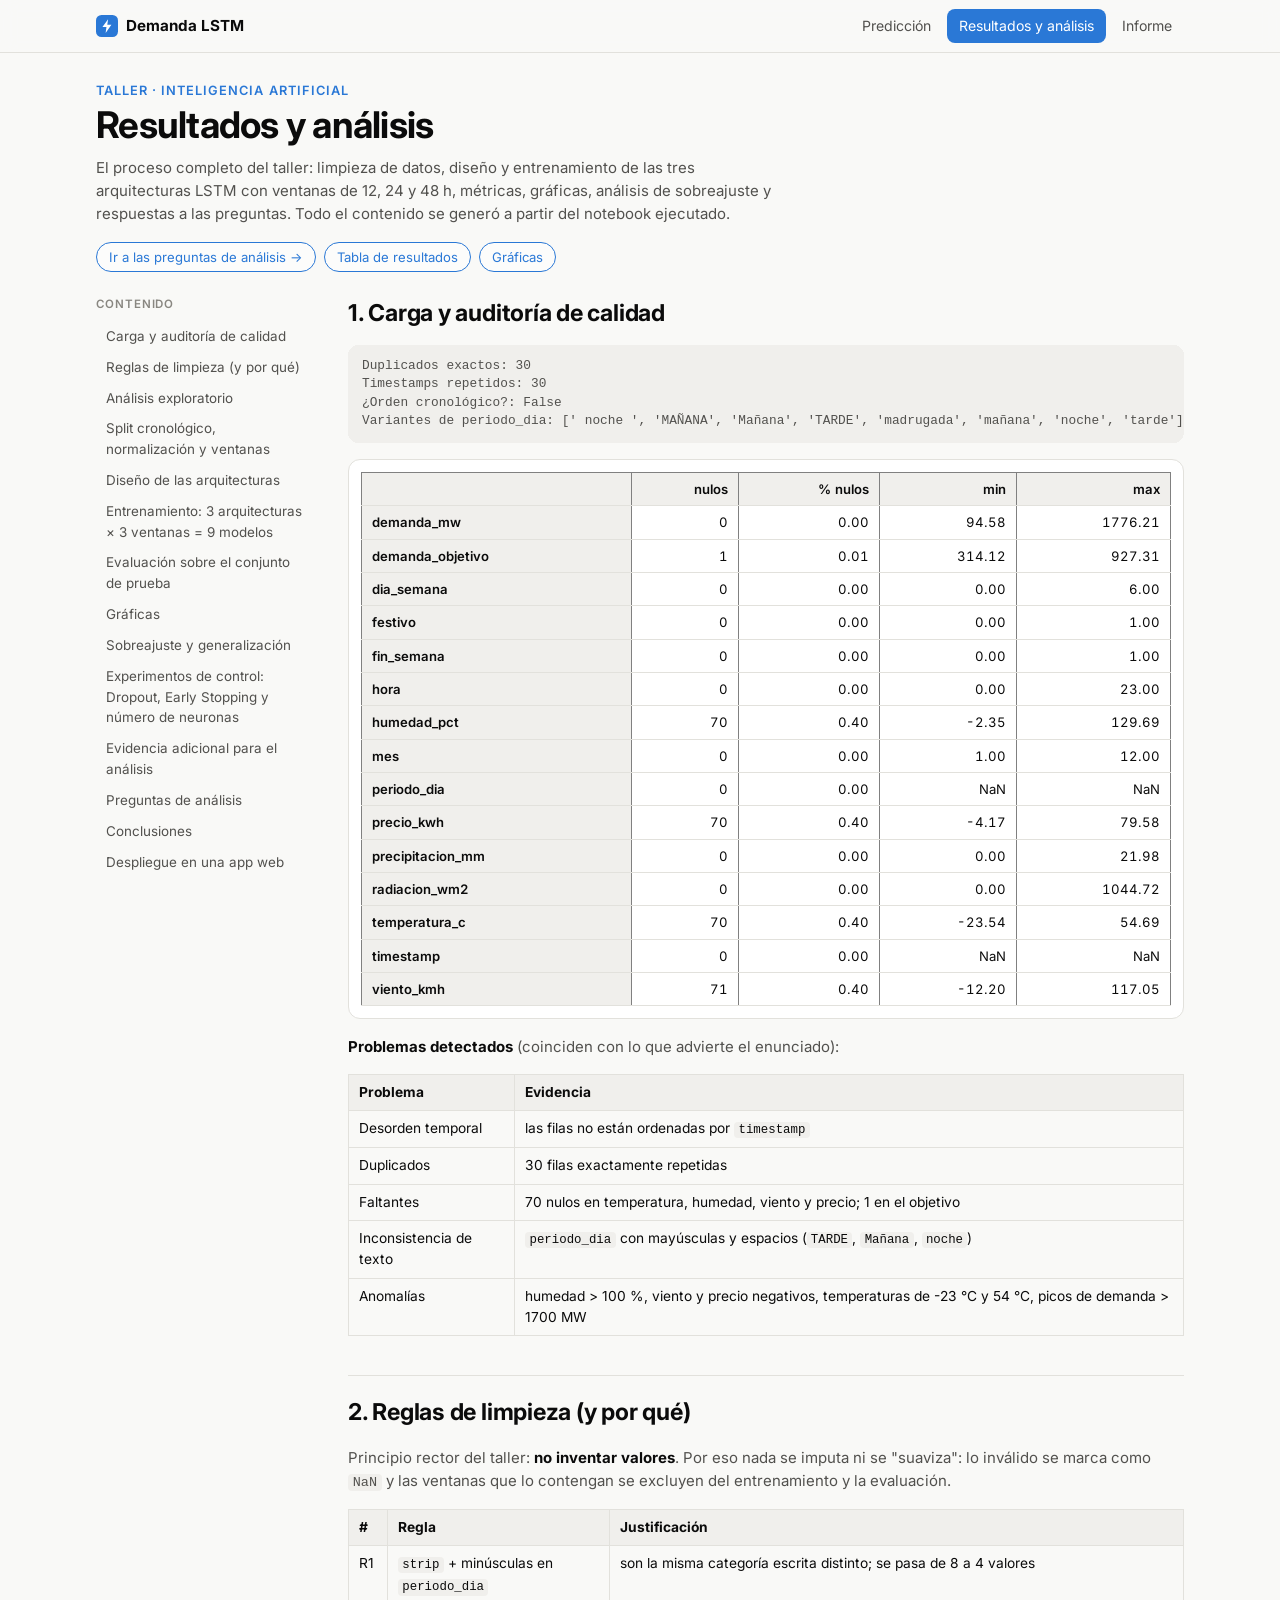
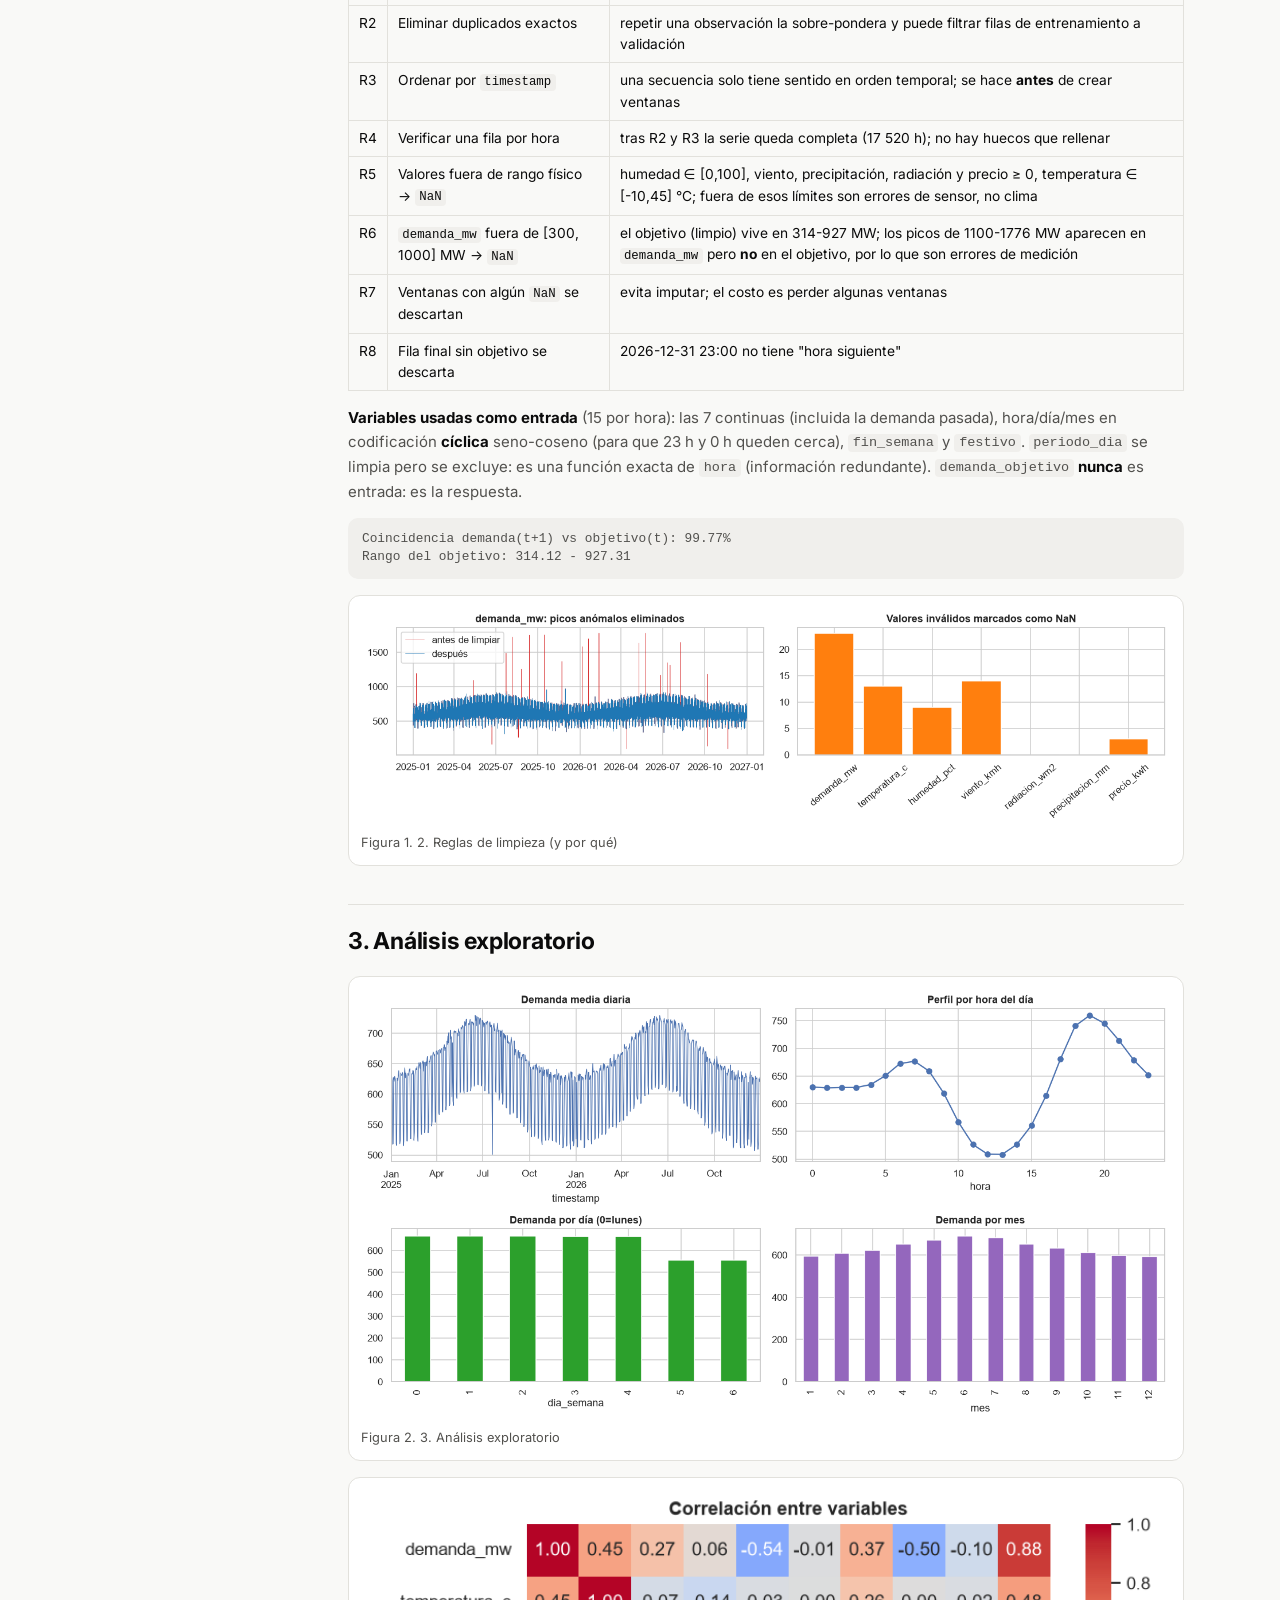
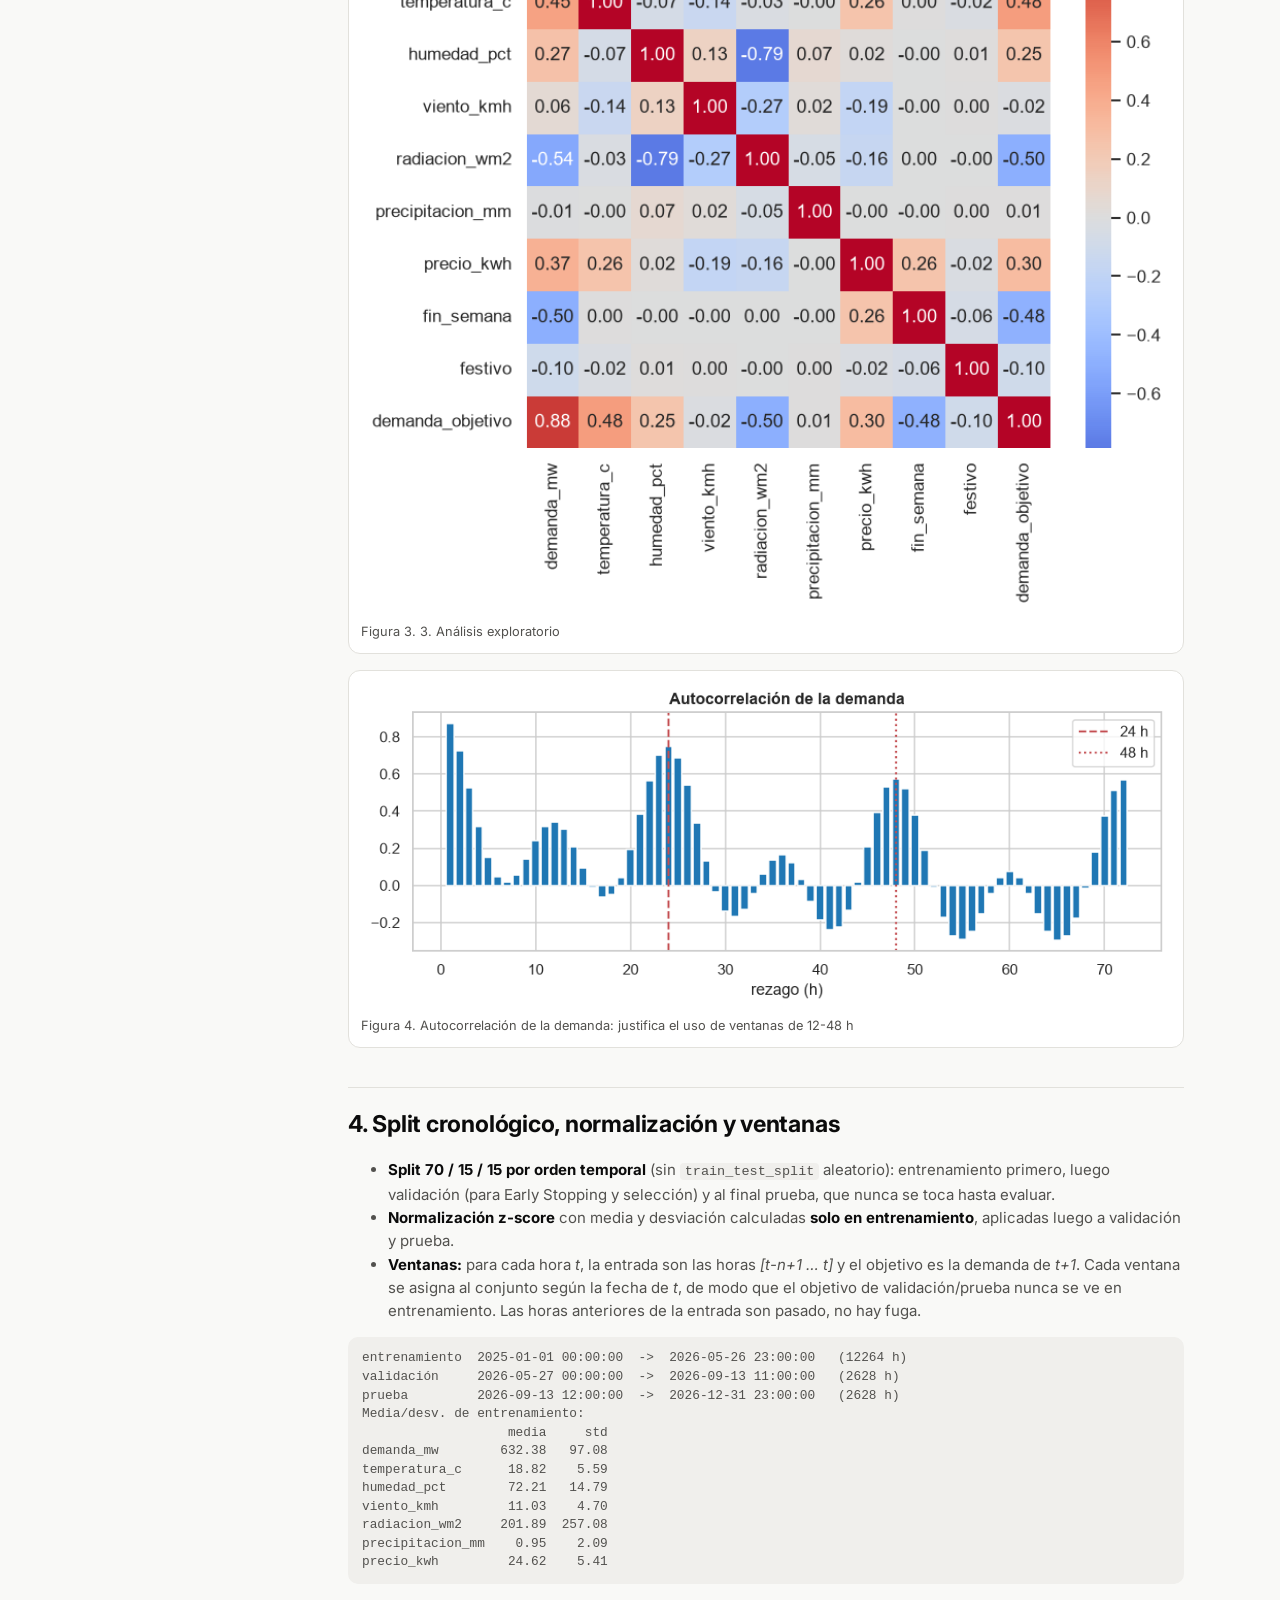
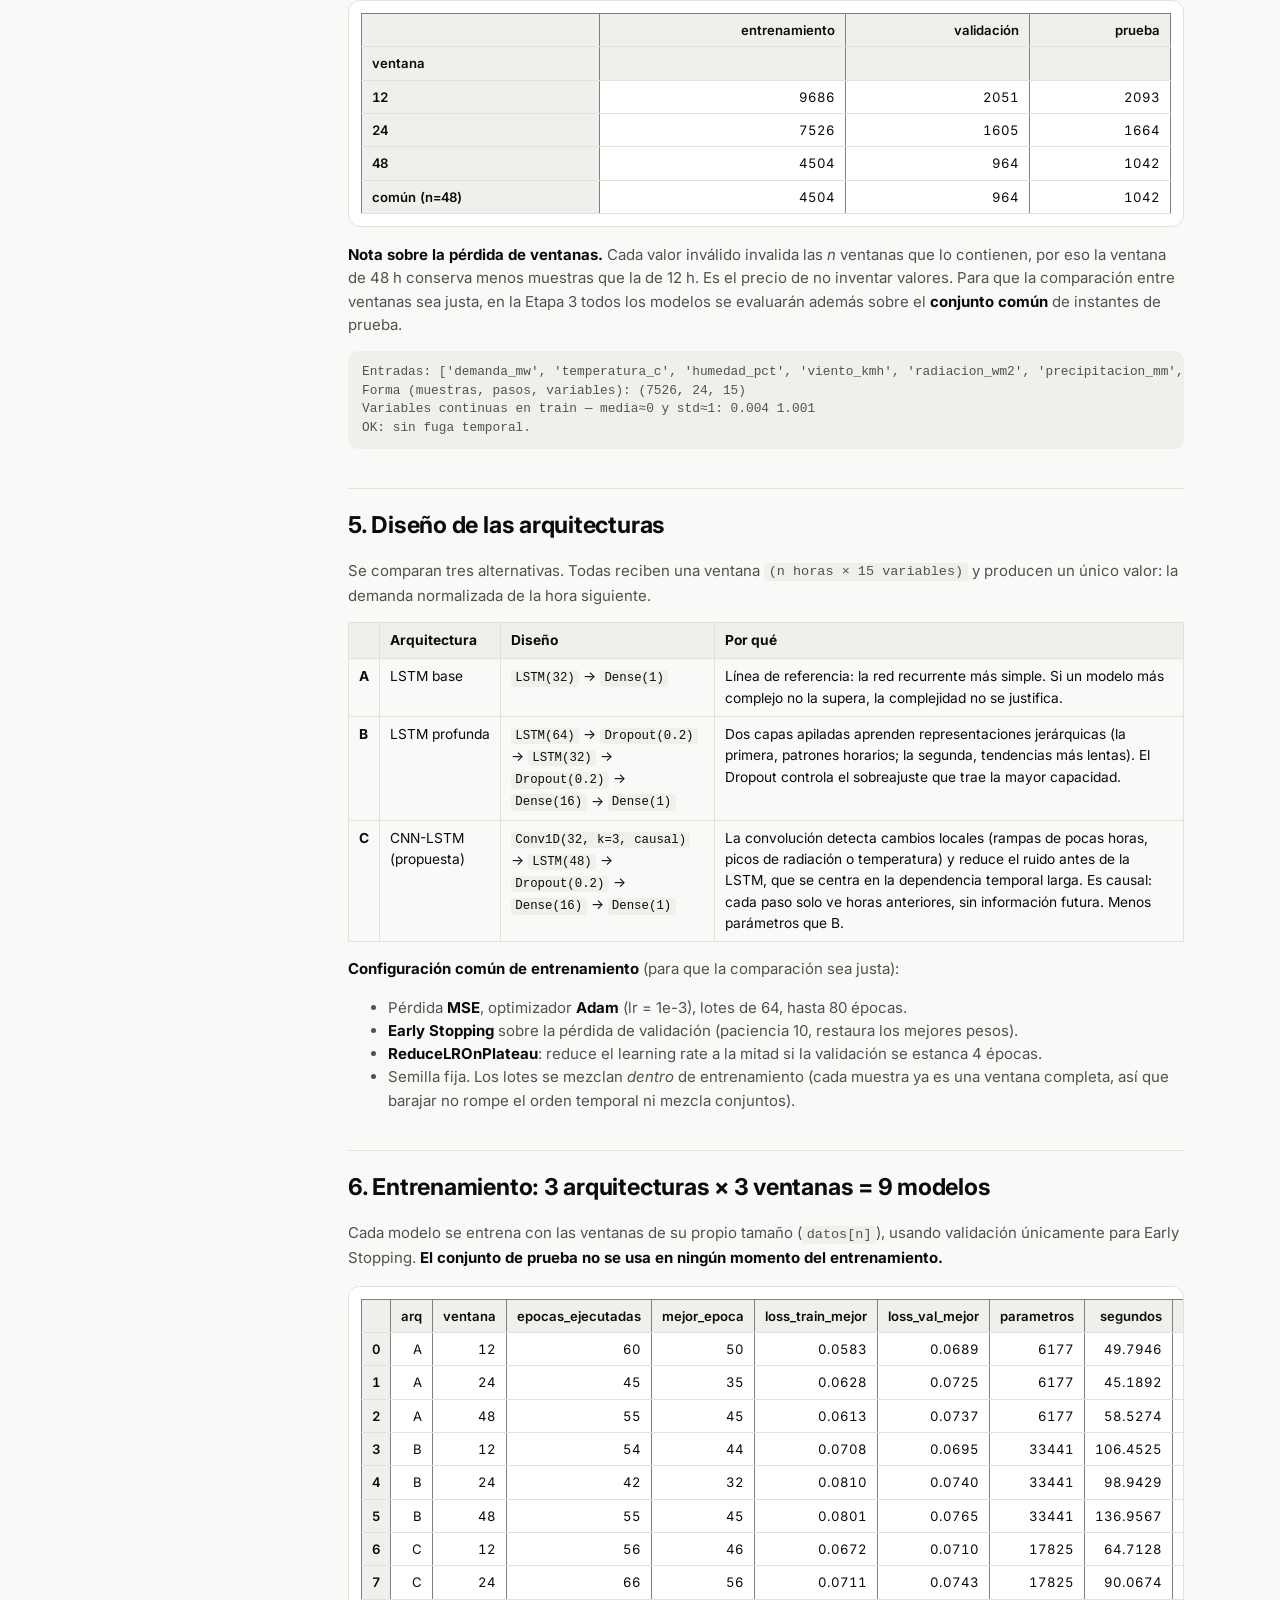
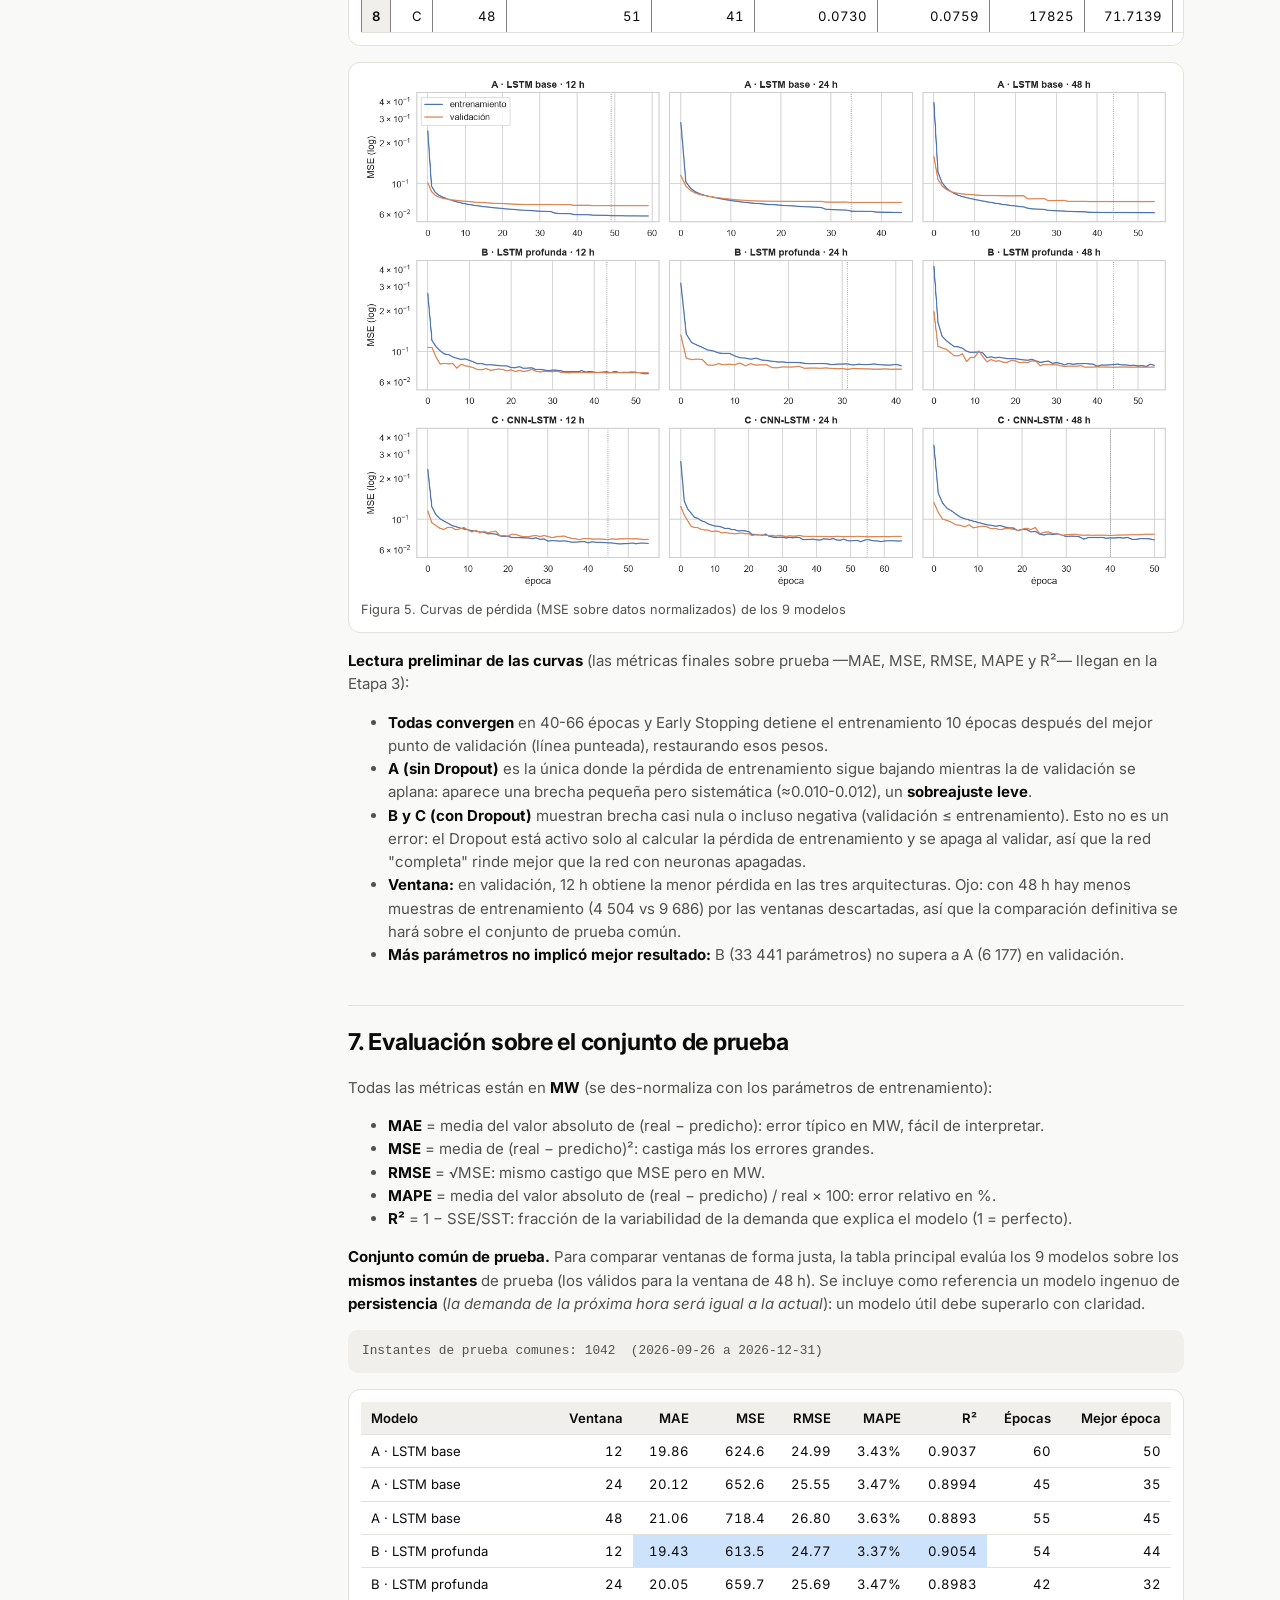
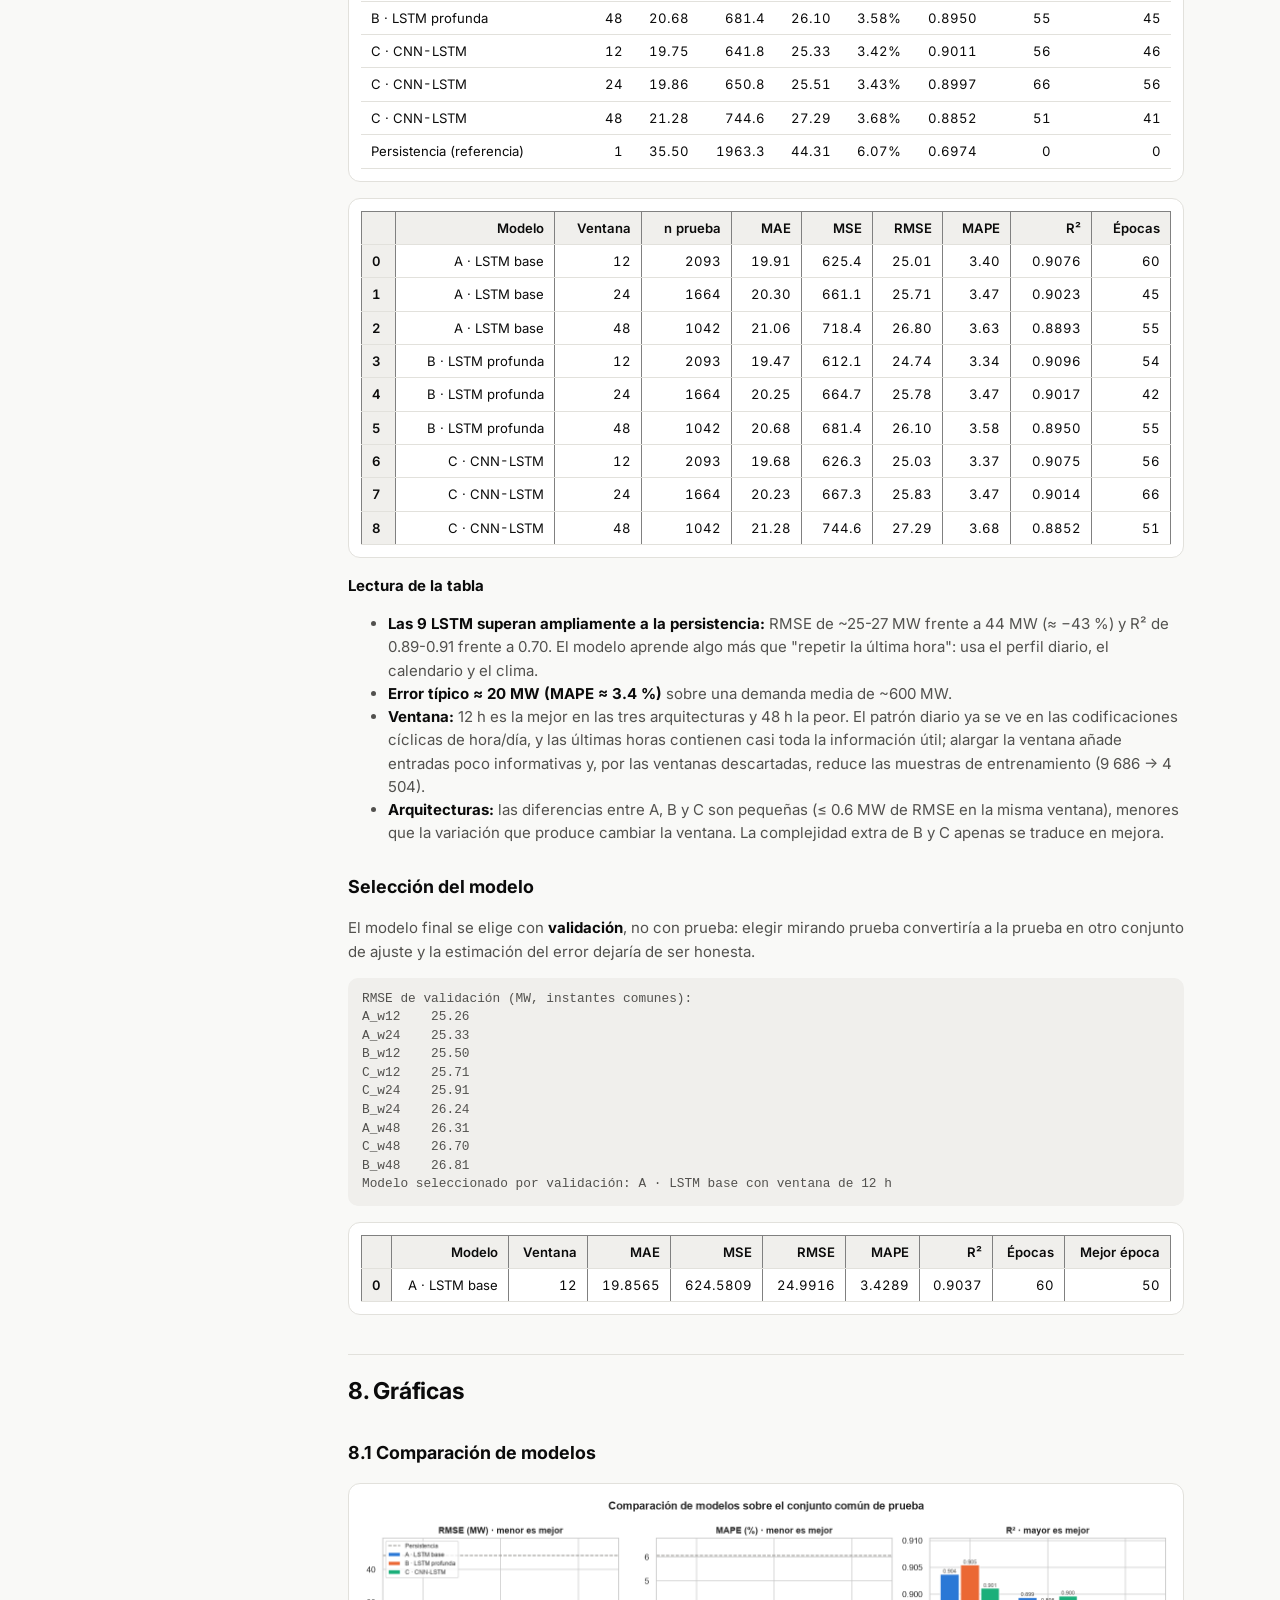
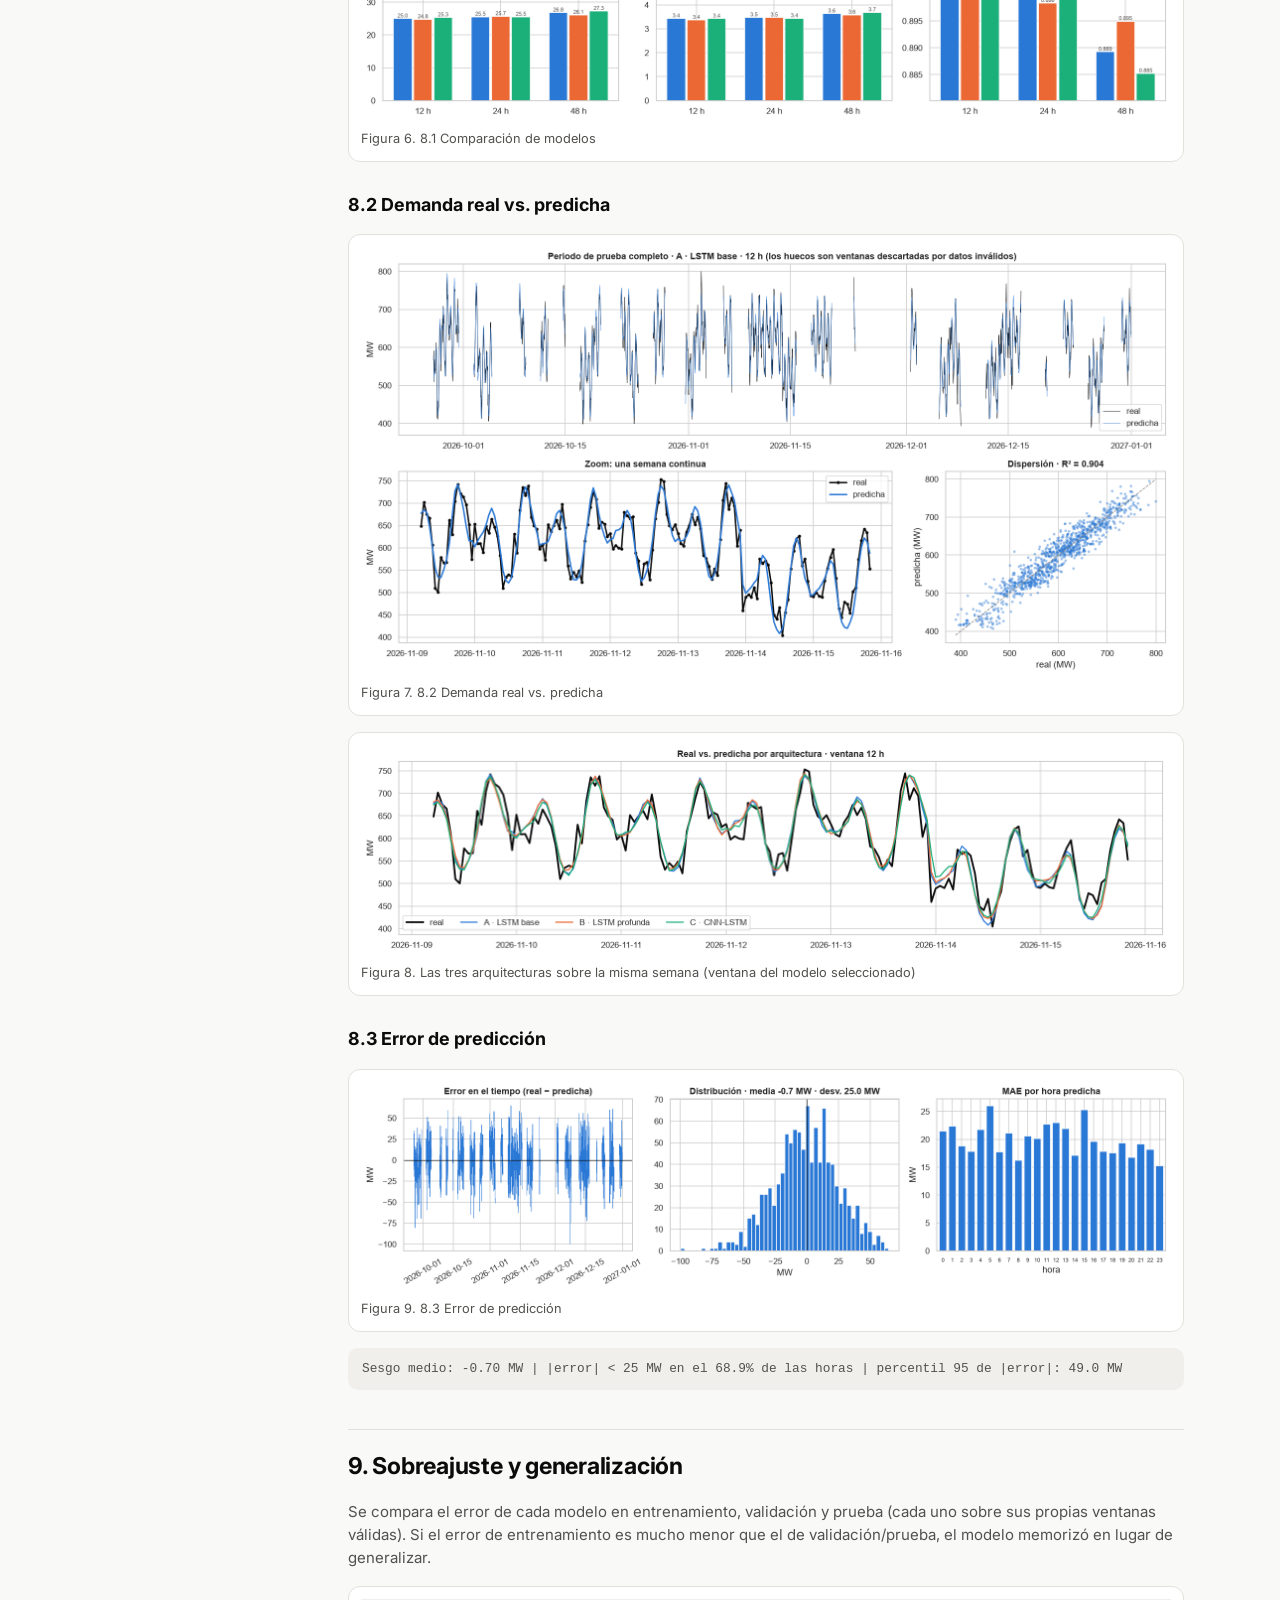
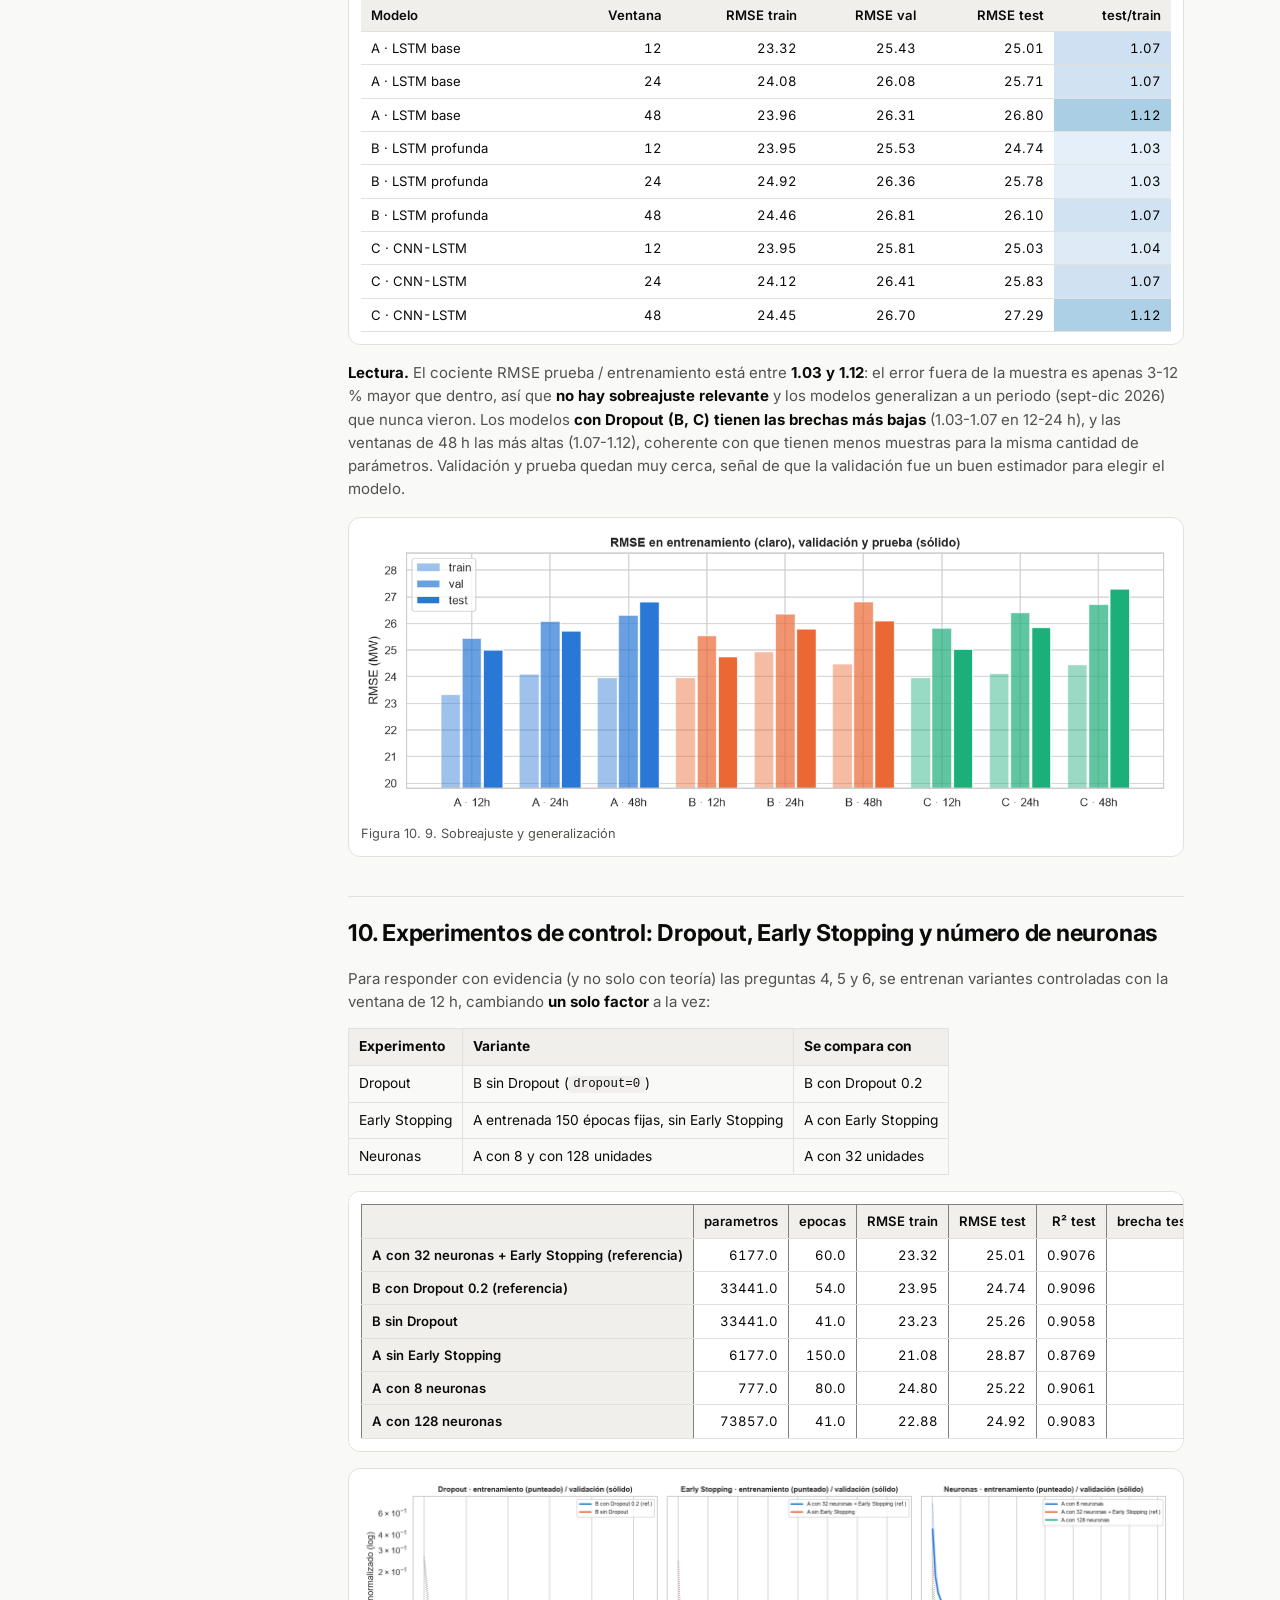
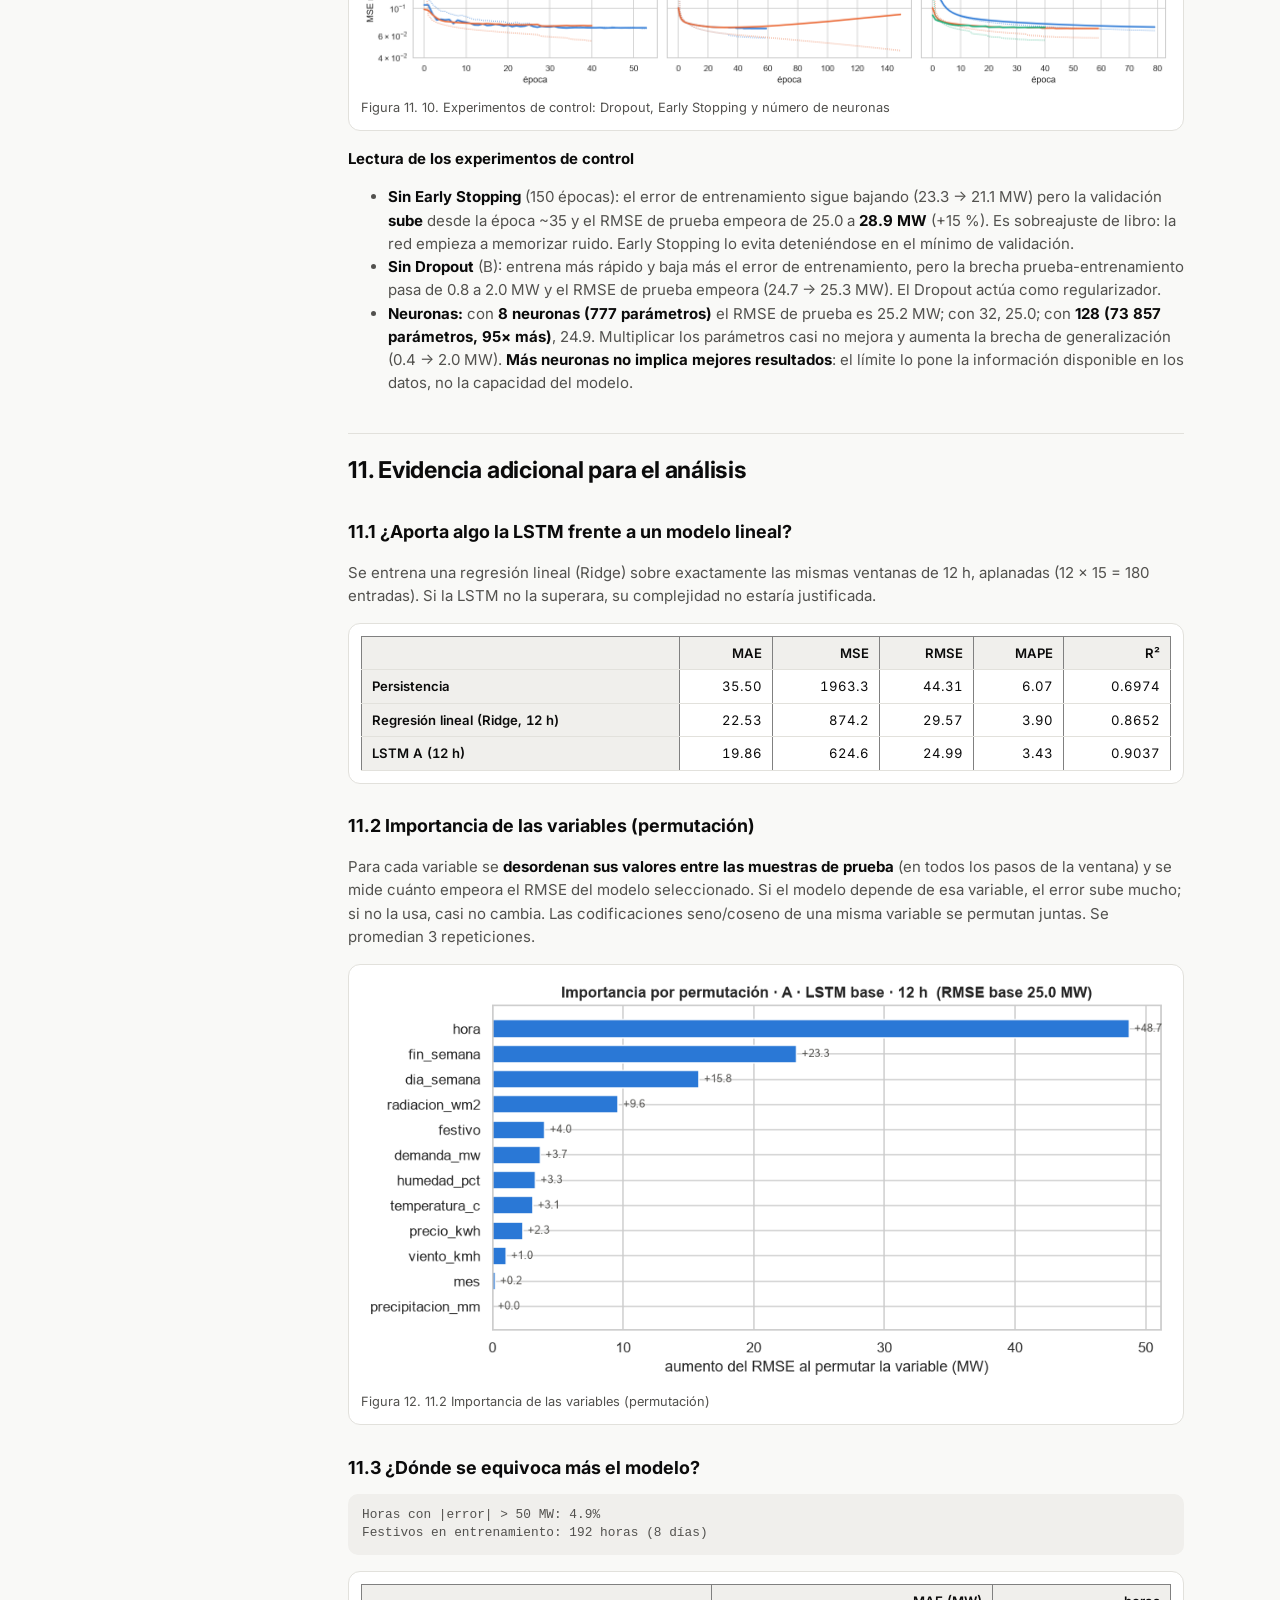
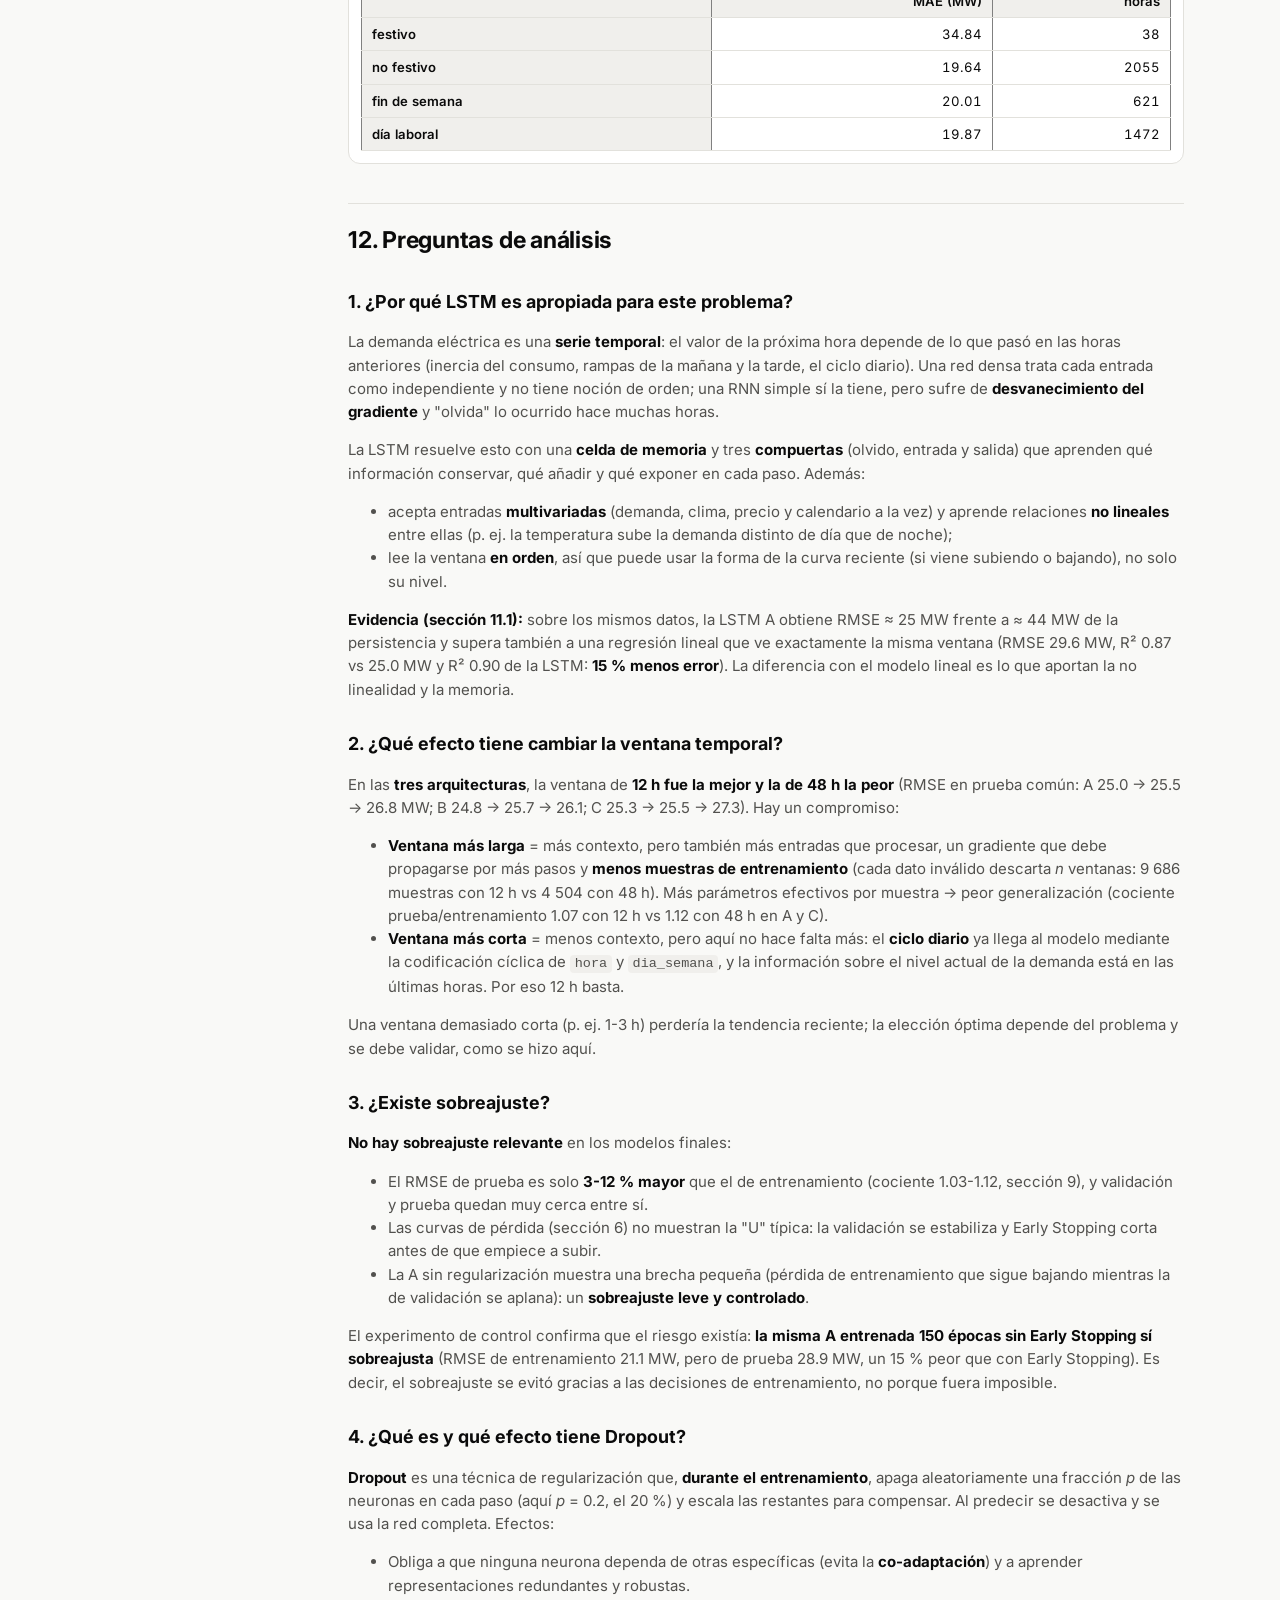
==== commit e98ef3f2: "Informe formal con portada y exportación a PDF; ícono en la navegación - reporte.html: informe compl" ====
--- a/app_vercel/informe.html
+++ b/app_vercel/informe.html
@@ -13,10 +13,11 @@
 <body>
   <nav class="nav">
     <div class="contenedor nav-in">
-      <span class="marca">⚡ <span class="marca-txt">Demanda LSTM</span></span>
+      <a class="marca" href="./"><svg class="marca-ico" viewBox="0 0 24 24" width="22" height="22" aria-hidden="true"><rect width="24" height="24" rx="6" fill="currentColor"/><path d="M13.2 4.5 7 13.2h4.4l-.9 6.3 6.3-8.9h-4.5z" fill="#fff"/></svg><span class="marca-txt">Demanda LSTM</span></a>
       <div class="nav-links">
         <a href="./">Predicción</a>
         <a href="informe.html" class="activo" aria-current="page">Resultados y análisis</a>
+        <a href="reporte.html">Informe</a>
       </div>
     </div>
   </nav>
--- a/app_vercel/styles.css
+++ b/app_vercel/styles.css
@@ -155,7 +155,9 @@
 .nav { position: sticky; top: 0; z-index: 10; background: color-mix(in srgb, var(--fondo) 88%, transparent);
   backdrop-filter: blur(8px); border-bottom: 1px solid var(--borde); }
 .nav-in { display: flex; align-items: center; justify-content: space-between; gap: 12px; min-height: 52px; }
-.marca { font-weight: 700; font-size: .95rem; white-space: nowrap; }
+.marca { font-weight: 700; font-size: .95rem; white-space: nowrap; display: inline-flex; align-items: center; gap: 8px;
+  color: var(--tinta); text-decoration: none; }
+.marca-ico { color: var(--acento); flex: none; }
 .nav-links { display: flex; gap: 4px; overflow-x: auto; }
 .nav-links a { color: var(--tinta-2); text-decoration: none; font-size: .88rem; padding: 6px 12px; border-radius: 8px; white-space: nowrap; }
 .nav-links a:hover { background: var(--superficie-2); color: var(--tinta); }
@@ -199,4 +201,4 @@
   .toc-titulo { display: none; }
   .toc a { white-space: nowrap; border: 1px solid var(--borde); border-radius: 999px; }
 }
-@media (max-width: 480px) { .marca-txt { display: none; } .nav-links a { padding: 6px 10px; } }
+@media (max-width: 480px) { .marca-txt { display: none; } .nav-links a { padding: 6px 8px; font-size: .8rem; } }
